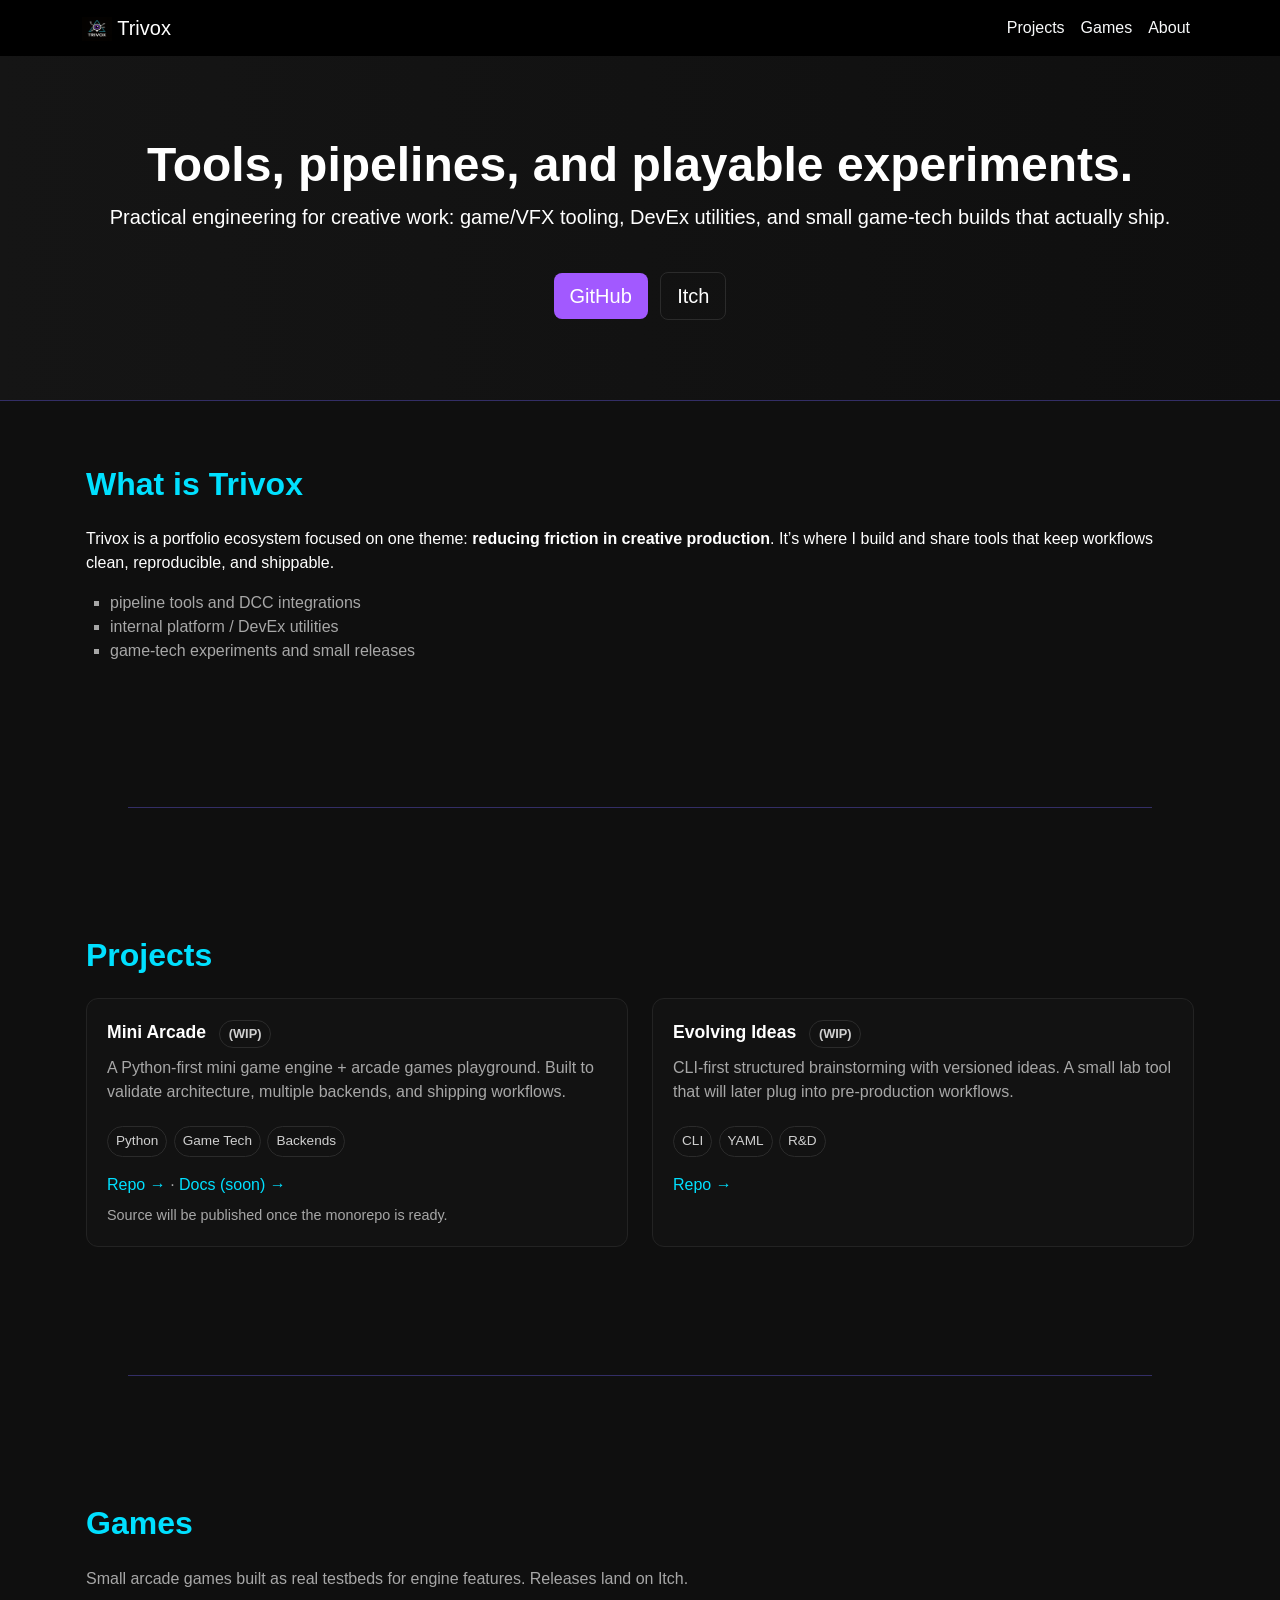
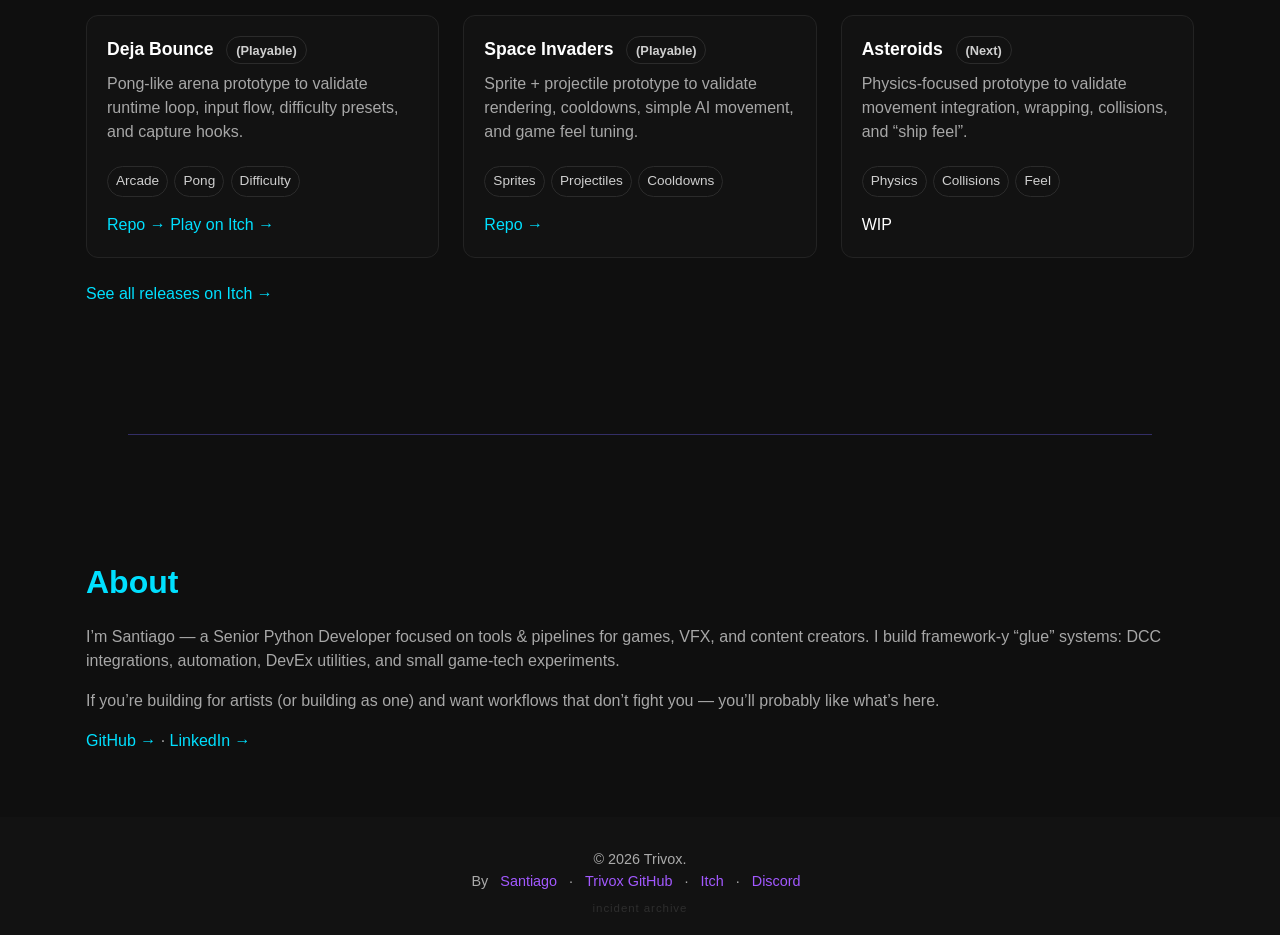
==== index.html @ 5769ddb0 "Add hidden ARG link elements to index.html (meta tag + hero zero-width link) Co-authored-by: alexsc6" ====
<!DOCTYPE html>
<html lang="en">
<head>
  <meta charset="UTF-8" />
  <meta name="viewport" content="width=device-width, initial-scale=1.0" />
  <title>Trivox - Tools, pipelines, and playable experiments.</title>

  <link rel="icon" href="assets/logo.png" type="image/x-icon">
  <link href="https://cdn.jsdelivr.net/npm/bootstrap@5.3.7/dist/css/bootstrap.min.css" rel="stylesheet" integrity="sha384-LN+7fdVzj6u52u30Kp6M/trliBMCMKTyK833zpbD+pXdCLuTusPj697FH4R/5mcr" crossorigin="anonymous">

  <!-- // 02:13 — signal detected — /incident-0213/ // -->

  <meta name="signal" content="02:13 — don't come home — /incident-0213/">

  <!-- Google Tag Manager -->
  <script>(function(w,d,s,l,i){w[l]=w[l]||[];w[l].push({'gtm.start':
  new Date().getTime(),event:'gtm.js'});var f=d.getElementsByTagName(s)[0],
  j=d.createElement(s),dl=l!='dataLayer'?'&l='+l:'';j.async=true;j.src=
  'https://www.googletagmanager.com/gtm.js?id='+i+dl;f.parentNode.insertBefore(j,f);
  })(window,document,'script','dataLayer','GTM-PCC4TNSV');</script>
  <!-- End Google Tag Manager -->

  <style>
    :root {
      --accent-cyan: #00e0ff;
      --accent-purple: #a259ff;
      --background-dark: #0f0f0f;
      --background-hover: #1a1a1a;
      --text-light: #ffffff;
      --highlight: #332e66;
      --card-bg: #121212;
      --card-border: #232323;
      --muted: #a7a7a7;
    }

    body {
      font-family: "Segoe UI", sans-serif;
      background-color: var(--background-dark);
      color: var(--text-light);
      margin: 0;
    }

    a { color: var(--accent-cyan); text-decoration: none; }
    a:hover { color: var(--accent-purple); }

    .hero {
      padding: 5rem 1rem;
      text-align: center;
      background: linear-gradient(to right, #151515, #0f0f0f);
      border-bottom: 1px solid var(--highlight);
    }

    .btn-accent {
      background-color: var(--accent-purple);
      color: white;
      border: none;
    }
    .btn-accent:hover { background-color: #8f5eff; }

    .btn-ghost {
      background: transparent;
      border: 1px solid #2b2b2b;
      color: var(--text-light);
    }
    .btn-ghost:hover {
      border-color: var(--accent-cyan);
      color: var(--accent-cyan);
    }

    .section { padding: 4rem 1rem; }
    .section-title {
      margin-bottom: 1.5rem;
      font-weight: 600;
      color: var(--accent-cyan);
    }

    ul { list-style: square; padding-left: 1.5rem; }

    .divider {
      border-top: 1px solid var(--highlight);
      margin: 4rem auto;
      width: 80%;
    }

    .cardx {
      background: var(--card-bg);
      border: 1px solid var(--card-border);
      border-radius: 12px;
      padding: 1.25rem;
      height: 100%;
    }

    .card-titlex {
      font-weight: 700;
      font-size: 1.1rem;
      margin-bottom: 0.5rem;
    }

    .tags span {
      display: inline-block;
      font-size: 0.85rem;
      padding: 0.25rem 0.5rem;
      border: 1px solid #2b2b2b;
      border-radius: 999px;
      margin-right: 0.4rem;
      margin-top: 0.4rem;
      color: #cfcfcf;
    }

    .badge-soft {
      display: inline-block;
      font-size: 0.8rem;
      padding: 0.2rem 0.55rem;
      border-radius: 999px;
      border: 1px solid #2b2b2b;
      color: #cfcfcf;
      margin-left: 0.5rem;
    }

    .muted { color: var(--muted); }

    footer {
      text-align: center;
      padding: 2rem 1rem 1rem;
      background-color: #121212;
      font-size: 0.9rem;
      color: #aaa;
    }
    footer a { color: var(--accent-purple); margin: 0 0.5rem; }
  </style>
</head>

<body>
  <!-- Google Tag Manager (noscript) -->
  <noscript><iframe src="https://www.googletagmanager.com/ns.html?id=GTM-PCC4TNSV"
  height="0" width="0" style="display:none;visibility:hidden"></iframe></noscript>
  <!-- End Google Tag Manager (noscript) -->

    <nav class="navbar navbar-expand-lg bg-black sticky-top">
      <div class="container">
        <a class="navbar-brand text-white" href="/">
          <img src="assets/logo.png" alt="Logo" width="30" height="24" class="d-inline-block align-text-top">
          Trivox
        </a>

        <button class="navbar-toggler" type="button" data-bs-toggle="collapse" data-bs-target="#nav" aria-controls="nav" aria-expanded="false" aria-label="Toggle navigation">
          <span class="navbar-toggler-icon"></span>
        </button>

        <div class="collapse navbar-collapse" id="nav">
          <ul class="navbar-nav ms-auto mb-2 mb-lg-0">
            <li class="nav-item"><a class="nav-link text-light" href="#projects">Projects</a></li>
            <li class="nav-item"><a class="nav-link text-light" href="#games">Games</a></li>
            <li class="nav-item"><a class="nav-link text-light" href="#about">About</a></li>
          </ul>
        </div>
      </div>
    </nav>
  <header>

    <div class="hero">
      <h1 class="display-5 fw-bold">Tools, pipelines, and playable experiments.<a href="/incident-0213/" aria-hidden="true" tabindex="-1" style="color:inherit;opacity:0;font-size:0;user-select:none;">​</a></h1>
      <p class="lead">
        Practical engineering for creative work: game/VFX tooling, DevEx utilities,
        and small game-tech builds that actually ship.
      </p>
      <a href="https://github.com/trivox-io" class="btn btn-accent btn-lg mt-4 me-2" target="_blank" rel="noopener noreferrer">GitHub</a>
      <a href="https://rincorpes.itch.io/" class="btn btn-ghost btn-lg mt-4" target="_blank" rel="noopener noreferrer">Itch</a>
    </div>
  </header>

  <section class="section container">
    <h2 class="section-title">What is Trivox</h2>
    <p>
      Trivox is a portfolio ecosystem focused on one theme:
      <strong>reducing friction in creative production</strong>.
      It’s where I build and share tools that keep workflows clean, reproducible, and shippable.
    </p>
    <ul class="muted">
      <li>pipeline tools and DCC integrations</li>
      <li>internal platform / DevEx utilities</li>
      <li>game-tech experiments and small releases</li>
    </ul>
  </section>

  <div class="divider"></div>

  <!-- PROJECTS (only Mini Arcade + Evolving Ideas for now) -->
  <section id="projects" class="section container">
    <h2 class="section-title">Projects</h2>

    <div class="row g-4">
      <div class="col-md-6">
        <div class="cardx">
          <div class="card-titlex">
            Mini Arcade <span class="badge-soft">(WIP)</span>
          </div>
          <p class="muted">
            A Python-first mini game engine + arcade games playground.
            Built to validate architecture, multiple backends, and shipping workflows.
          </p>
          <div class="tags">
            <span>Python</span><span>Game Tech</span><span>Backends</span>
          </div>
          <div class="mt-3">
            <a href="https://github.com/trivox-io/mini-arcade" target="_blank" rel="noopener noreferrer">Repo →</a>
            <span class="muted"> · </span>
            <a href="https://docs.trivox.io" target="_blank" rel="noopener noreferrer">Docs (soon) →</a>
          </div>
          <div class="mt-2 muted" style="font-size: 0.9rem;">
            Source will be published once the monorepo is ready.
          </div>
        </div>
      </div>

      <div class="col-md-6">
        <div class="cardx">
          <div class="card-titlex">
            Evolving Ideas <span class="badge-soft">(WIP)</span>
          </div>
          <p class="muted">
            CLI-first structured brainstorming with versioned ideas.
            A small lab tool that will later plug into pre-production workflows.
          </p>
          <div class="tags">
            <span>CLI</span><span>YAML</span><span>R&amp;D</span>
          </div>
          <div class="mt-3">
            <a href="https://github.com/trivox-io/evolving-ideas" target="_blank" rel="noopener noreferrer">Repo →</a>
          </div>
        </div>
      </div>
    </div>
  </section>

  <div class="divider"></div>

  <!-- GAMES SECTION (cards live here now) -->
  <section id="games" class="section container">
    <h2 class="section-title">Games</h2>
    <p class="muted mb-4">
      Small arcade games built as real testbeds for engine features. Releases land on Itch.
    </p>

    <div class="row g-4">
      <div class="col-md-4">
        <div class="cardx">
          <div class="card-titlex">Deja Bounce <span class="badge-soft">(Playable)</span></div>
          <p class="muted">
            Pong-like arena prototype to validate runtime loop, input flow, difficulty presets,
            and capture hooks.
          </p>
          <div class="tags">
            <span>Arcade</span><span>Pong</span><span>Difficulty</span>
          </div>
          <div class="mt-3">
            <a href="https://github.com/alexsc6955/deja-bounce" target="_blank" rel="noopener noreferrer">Repo →</a>
            <a href="https://rincorpes.itch.io/dejabounce" target="_blank" rel="noopener noreferrer">Play on Itch →</a>
          </div>
        </div>
      </div>

      <div class="col-md-4">
        <div class="cardx">
          <div class="card-titlex">Space Invaders <span class="badge-soft">(Playable)</span></div>
          <p class="muted">
            Sprite + projectile prototype to validate rendering, cooldowns,
            simple AI movement, and game feel tuning.
          </p>
          <div class="tags">
            <span>Sprites</span><span>Projectiles</span><span>Cooldowns</span>
          </div>
          <div class="mt-3">
            <!-- <a href="https://rincorpes.itch.io/" target="_blank" rel="noopener noreferrer">Play on Itch →</a> -->
            <a href="https://github.com/alexsc6955/space-invaders" target="_blank" rel="noopener noreferrer">Repo →</a>
          </div>
        </div>
      </div>

      <div class="col-md-4">
        <div class="cardx">
          <div class="card-titlex">Asteroids <span class="badge-soft">(Next)</span></div>
          <p class="muted">
            Physics-focused prototype to validate movement integration, wrapping,
            collisions, and “ship feel”.
          </p>
          <div class="tags">
            <span>Physics</span><span>Collisions</span><span>Feel</span>
          </div>
          <div class="mt-3">
            WIP
            <!-- <a href="https://rincorpes.itch.io/" target="_blank" rel="noopener noreferrer">Releases on Itch →</a>
            <a href="https://rincorpes.itch.io/" target="_blank" rel="noopener noreferrer">Releases on Itch →</a> -->
          </div>
        </div>
      </div>
    </div>

    <div class="mt-4">
      <a href="https://rincorpes.itch.io/" target="_blank" rel="noopener noreferrer">See all releases on Itch →</a>
    </div>
  </section>

  <div class="divider"></div>

  <!-- ABOUT (embedded on landing) -->
  <section id="about" class="section container">
    <h2 class="section-title">About</h2>
    <p class="muted">
      I’m Santiago — a Senior Python Developer focused on tools & pipelines for games, VFX, and content creators.
      I build framework-y “glue” systems: DCC integrations, automation, DevEx utilities, and small game-tech experiments.
    </p>
    <p class="muted mb-0">
      If you’re building for artists (or building as one) and want workflows that don’t fight you —
      you’ll probably like what’s here.
    </p>

    <div class="mt-3">
      <a href="https://github.com/alexsc6955" target="_blank" rel="noopener noreferrer">GitHub →</a>
      <span class="muted"> · </span>
      <a href="https://www.linkedin.com/in/alexsc6955/" target="_blank" rel="noopener noreferrer">LinkedIn →</a>
    </div>
  </section>

  <footer>
    &copy; 2026 Trivox.
    <br />
    By <a href="https://github.com/alexsc6955" target="_blank" rel="noopener noreferrer">Santiago</a>
    <span class="muted"> · </span>
    <a href="https://github.com/trivox-io" target="_blank" rel="noopener noreferrer">Trivox GitHub</a>
    <span class="muted"> · </span>
    <a href="https://rincorpes.itch.io/" target="_blank" rel="noopener noreferrer">Itch</a>
    <span class="muted"> · </span>
    <a href="https://discord.gg/ER9Sryjd" target="_blank"><i class="fa-brands fa-discord"></i> Discord</a>
    <br>
    <a href="/incident-0213/" style="color: #2e2e2e; font-size: 0.72rem; letter-spacing: 0.08em; margin-top: 0.5rem; display: inline-block;">incident archive</a>
  </footer>

  <script src="https://cdn.jsdelivr.net/npm/@popperjs/core@2.11.8/dist/umd/popper.min.js" integrity="sha384-I7E8VVD/ismYTF4hNIPjVp/Zjvgyol6VFvRkX/vR+Vc4jQkC+hVqc2pM8ODewa9r" crossorigin="anonymous"></script>
  <script src="https://cdn.jsdelivr.net/npm/bootstrap@5.3.7/dist/js/bootstrap.min.js" integrity="sha384-7qAoOXltbVP82dhxHAUje59V5r2YsVfBafyUDxEdApLPmcdhBPg1DKg1ERo0BZlK" crossorigin="anonymous"></script>
</body>
</html>
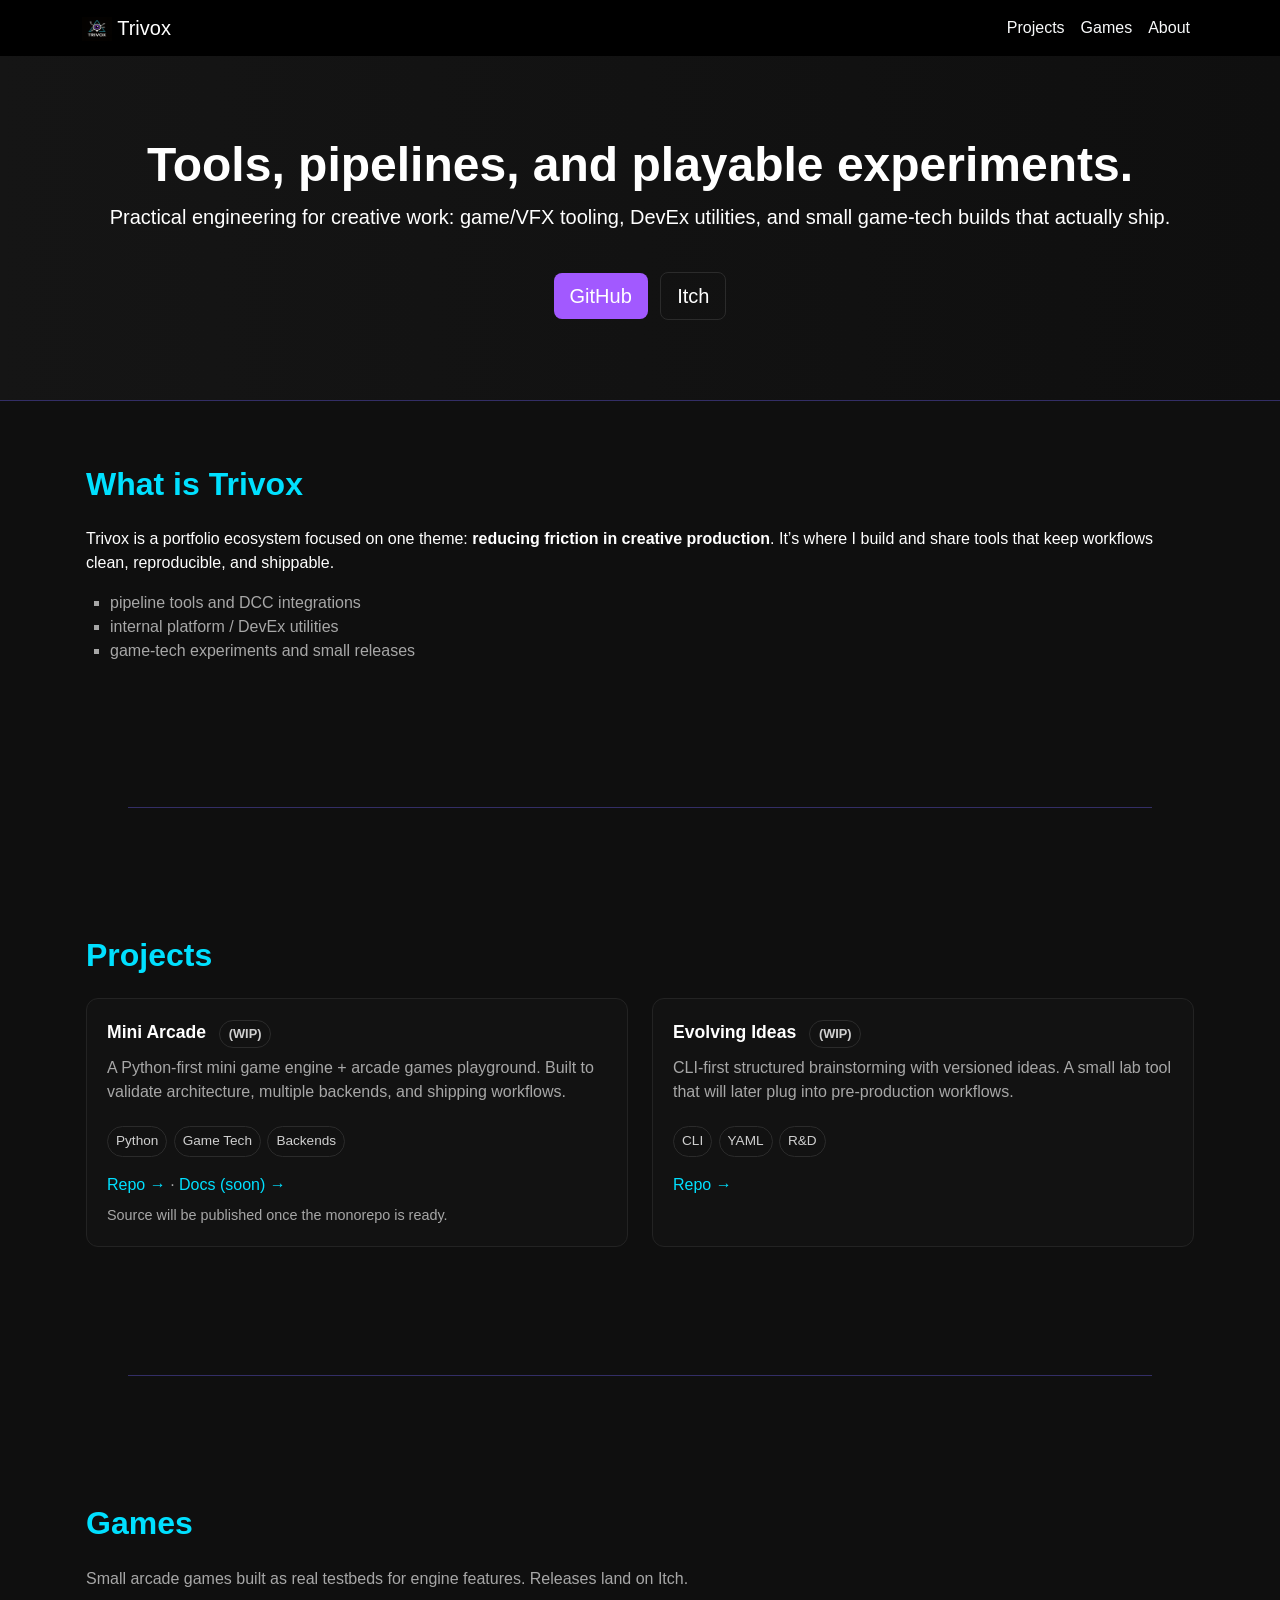
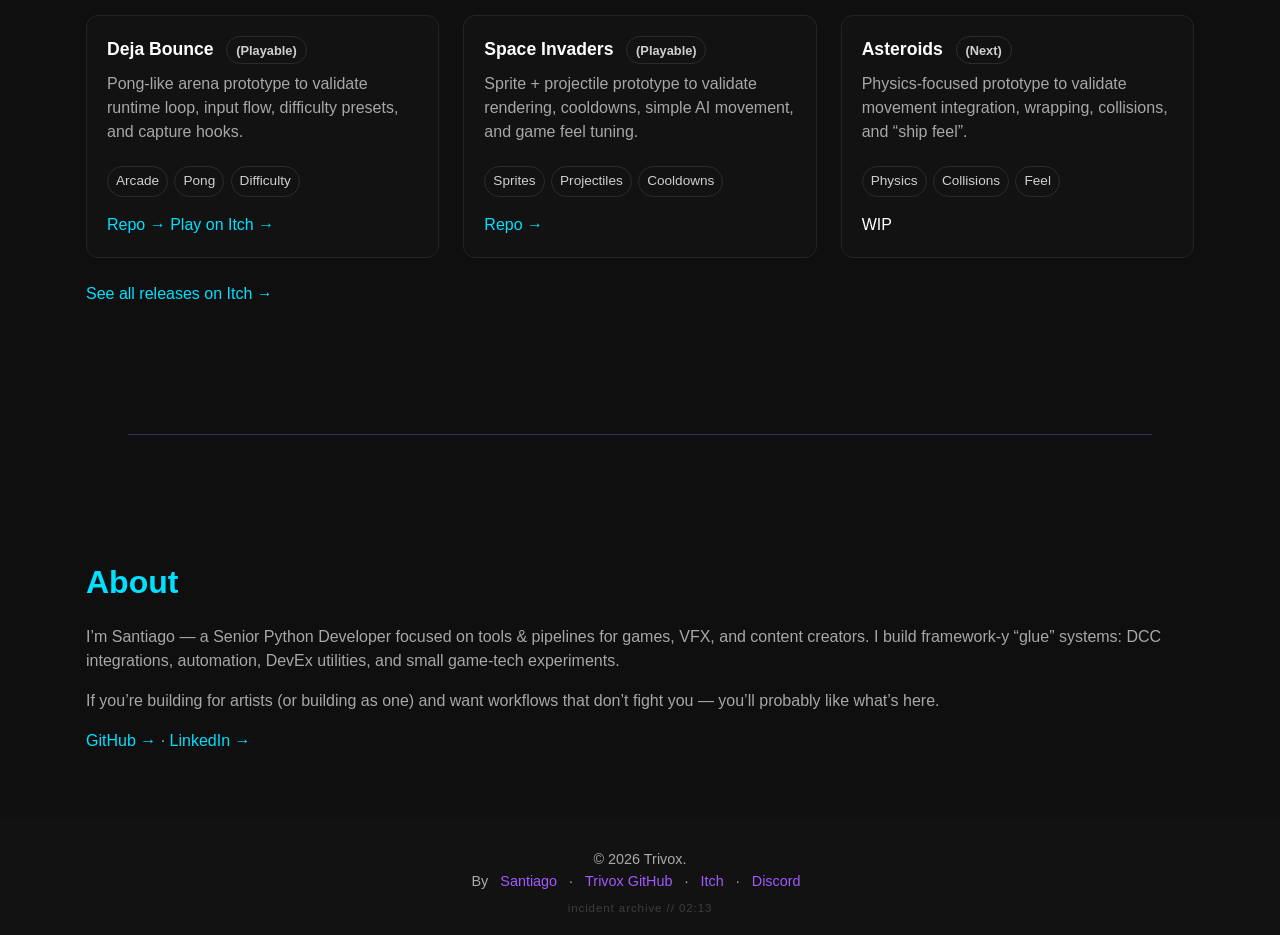
==== commit a7c06e1b: "feat: ARG v2 polish pass — clue visibility, nav consistency, log note, repeat-visit memory, hidden c" ====
--- a/index.html
+++ b/index.html
@@ -127,6 +127,34 @@
       color: #aaa;
     }
     footer a { color: var(--accent-purple); margin: 0 0.5rem; }
+
+    .arg-signal {
+      color: inherit;
+      opacity: 0;
+      font-size: 0;
+      user-select: none;
+      pointer-events: none;
+    }
+
+    /* ── ARG footer link (subtle, for the curious) ── */
+    .incident-footerlink {
+      color: #3d3d3d;
+      font-size: 0.72rem;
+      letter-spacing: 0.08em;
+      margin-top: 0.5rem;
+      display: inline-block;
+      transition: color 0.2s;
+    }
+    .incident-footerlink:hover {
+      color: var(--accent-cyan);
+      animation: incident-flicker 0.35s ease;
+    }
+    @keyframes incident-flicker {
+      0%, 100% { opacity: 1; }
+      30%       { opacity: 0.4; }
+      60%       { opacity: 0.9; }
+      80%       { opacity: 0.6; }
+    }
   </style>
 </head>
 
@@ -159,7 +187,7 @@
   <header>
 
     <div class="hero">
-      <h1 class="display-5 fw-bold">Tools, pipelines, and playable experiments.<a href="/incident-0213/" aria-hidden="true" tabindex="-1" style="color:inherit;opacity:0;font-size:0;user-select:none;">​</a></h1>
+      <h1 class="display-5 fw-bold">Tools, pipelines, and playable experiments.<a href="/incident-0213/" class="arg-signal" aria-hidden="true" tabindex="-1">​</a></h1>
       <p class="lead">
         Practical engineering for creative work: game/VFX tooling, DevEx utilities,
         and small game-tech builds that actually ship.
@@ -333,7 +361,8 @@
     <span class="muted"> · </span>
     <a href="https://discord.gg/ER9Sryjd" target="_blank"><i class="fa-brands fa-discord"></i> Discord</a>
     <br>
-    <a href="/incident-0213/" style="color: #2e2e2e; font-size: 0.72rem; letter-spacing: 0.08em; margin-top: 0.5rem; display: inline-block;">incident archive</a>
+    <!-- // 02:13 — if you're reading this, you already know // -->
+    <a href="/incident-0213/" class="incident-footerlink" aria-label="incident archive signal 02:13">incident archive // 02:13</a>
   </footer>
 
   <script src="https://cdn.jsdelivr.net/npm/@popperjs/core@2.11.8/dist/umd/popper.min.js" integrity="sha384-I7E8VVD/ismYTF4hNIPjVp/Zjvgyol6VFvRkX/vR+Vc4jQkC+hVqc2pM8ODewa9r" crossorigin="anonymous"></script>
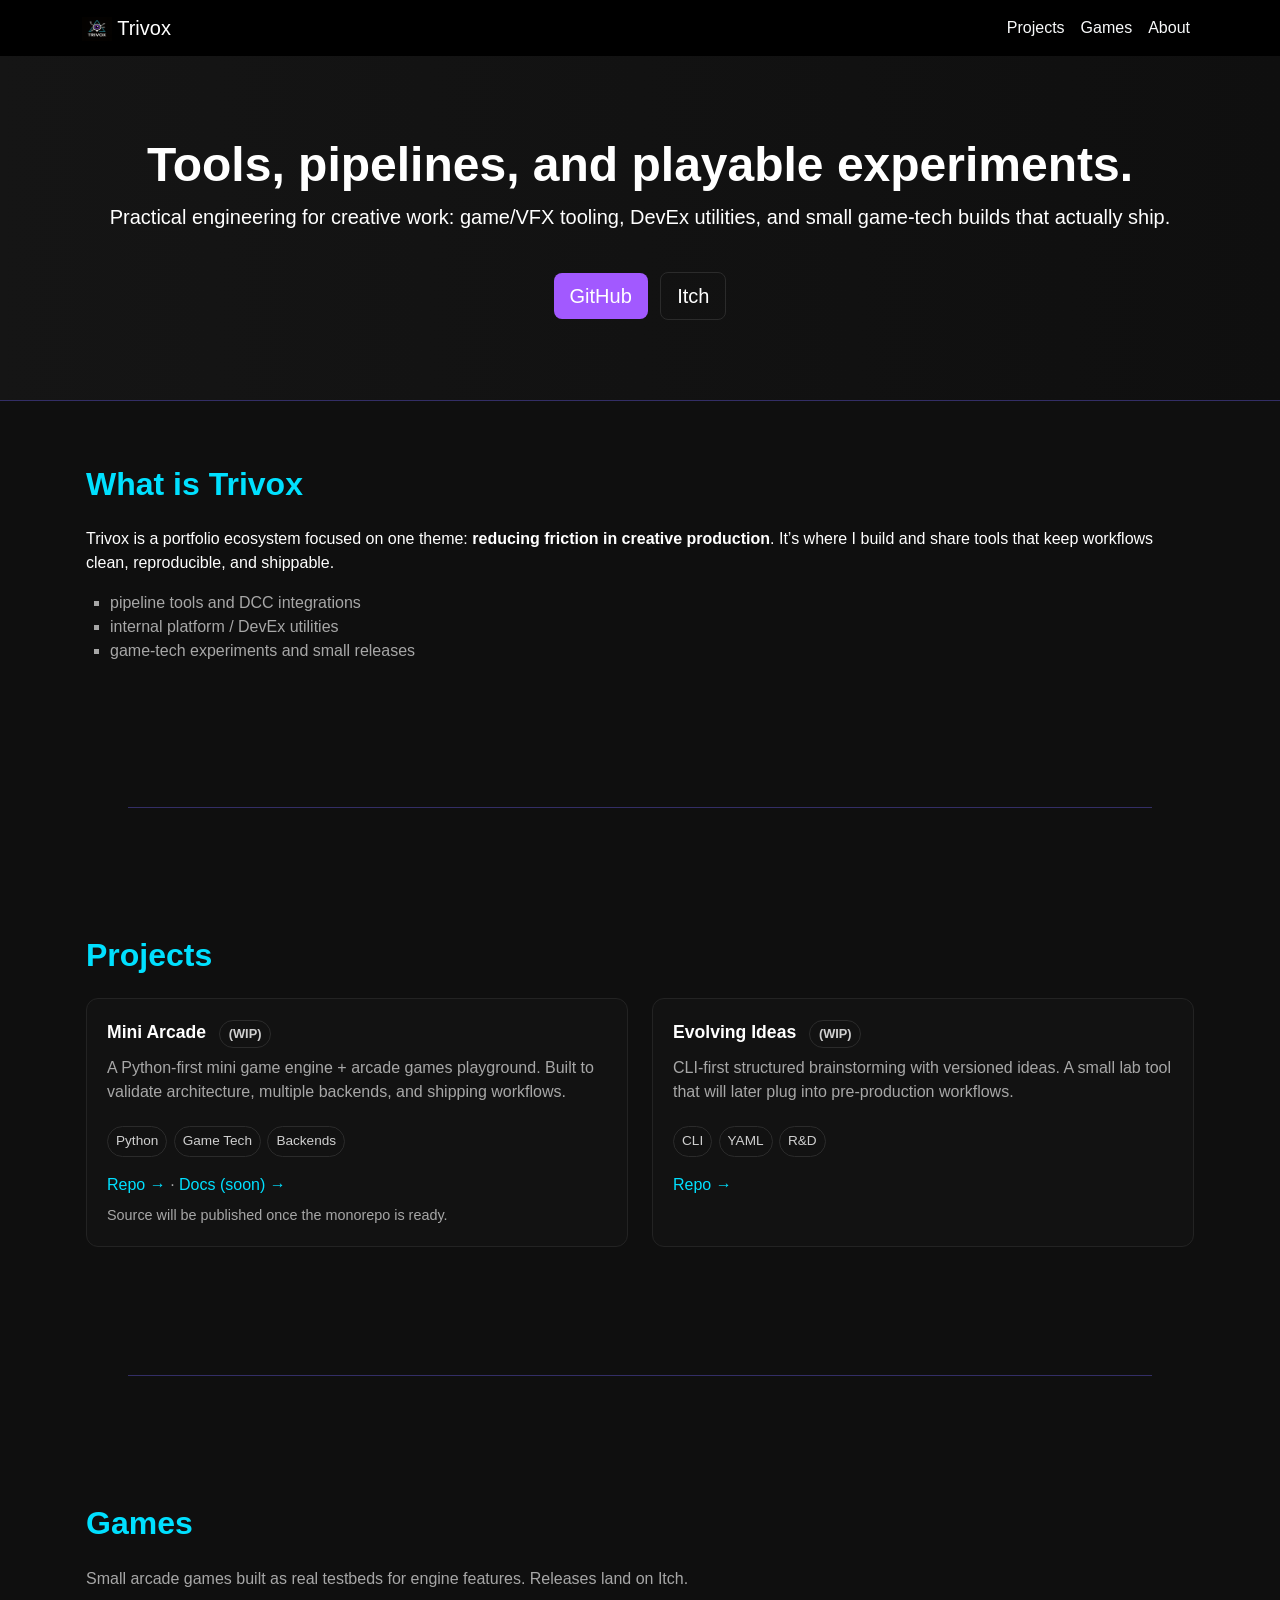
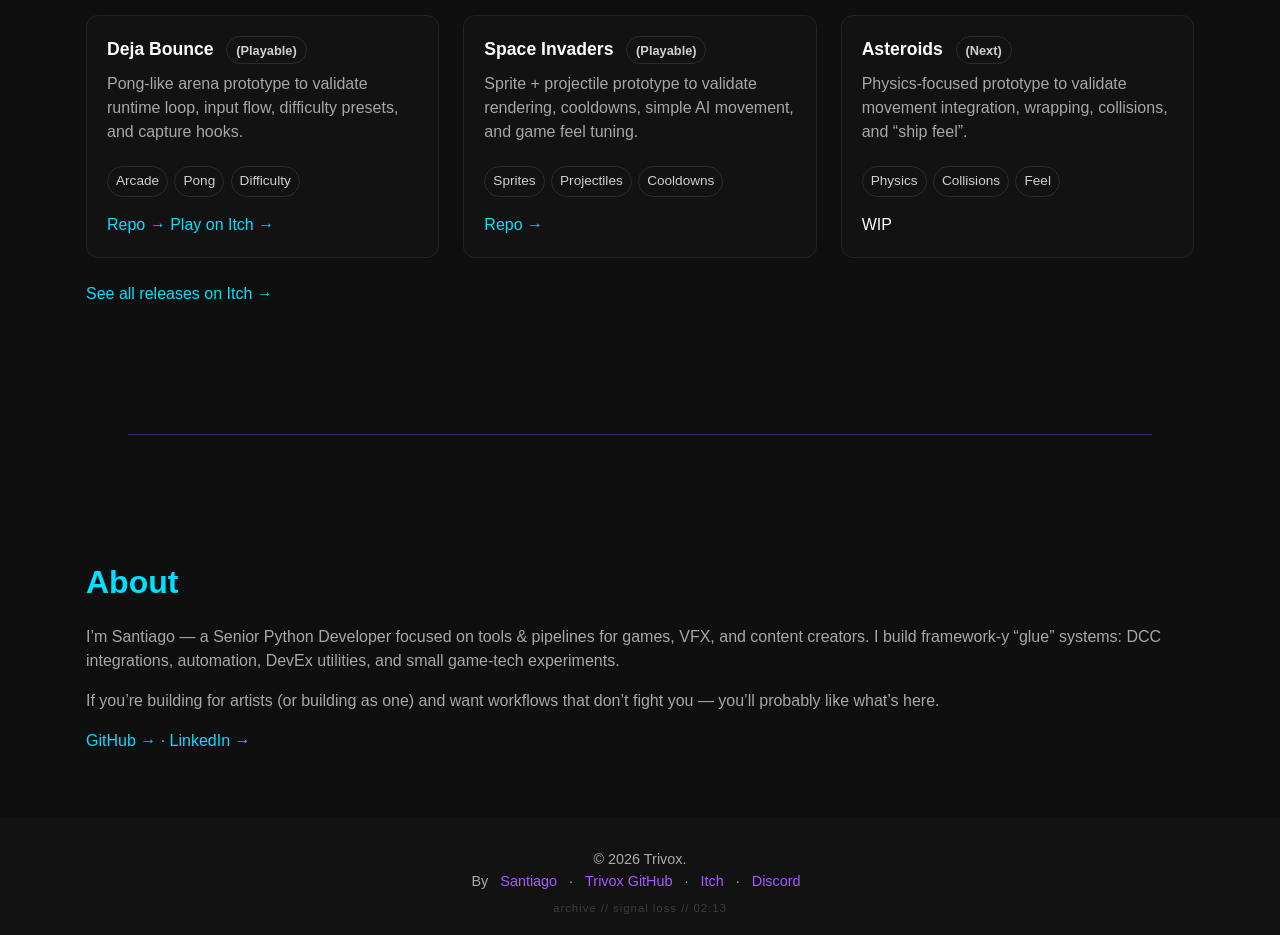
==== commit 24ee5a7a: "fix: ARG polish pass - homepage clue, duplicate nav, naming, log note visibility Co-authored-by: ale" ====
--- a/index.html
+++ b/index.html
@@ -362,7 +362,7 @@
     <a href="https://discord.gg/ER9Sryjd" target="_blank"><i class="fa-brands fa-discord"></i> Discord</a>
     <br>
     <!-- // 02:13 — if you're reading this, you already know // -->
-    <a href="/incident-0213/" class="incident-footerlink" aria-label="incident archive signal 02:13">incident archive // 02:13</a>
+    <a href="/incident-0213/" class="incident-footerlink" aria-label="archive signal loss 02:13">archive // signal loss // 02:13</a>
   </footer>
 
   <script src="https://cdn.jsdelivr.net/npm/@popperjs/core@2.11.8/dist/umd/popper.min.js" integrity="sha384-I7E8VVD/ismYTF4hNIPjVp/Zjvgyol6VFvRkX/vR+Vc4jQkC+hVqc2pM8ODewa9r" crossorigin="anonymous"></script>
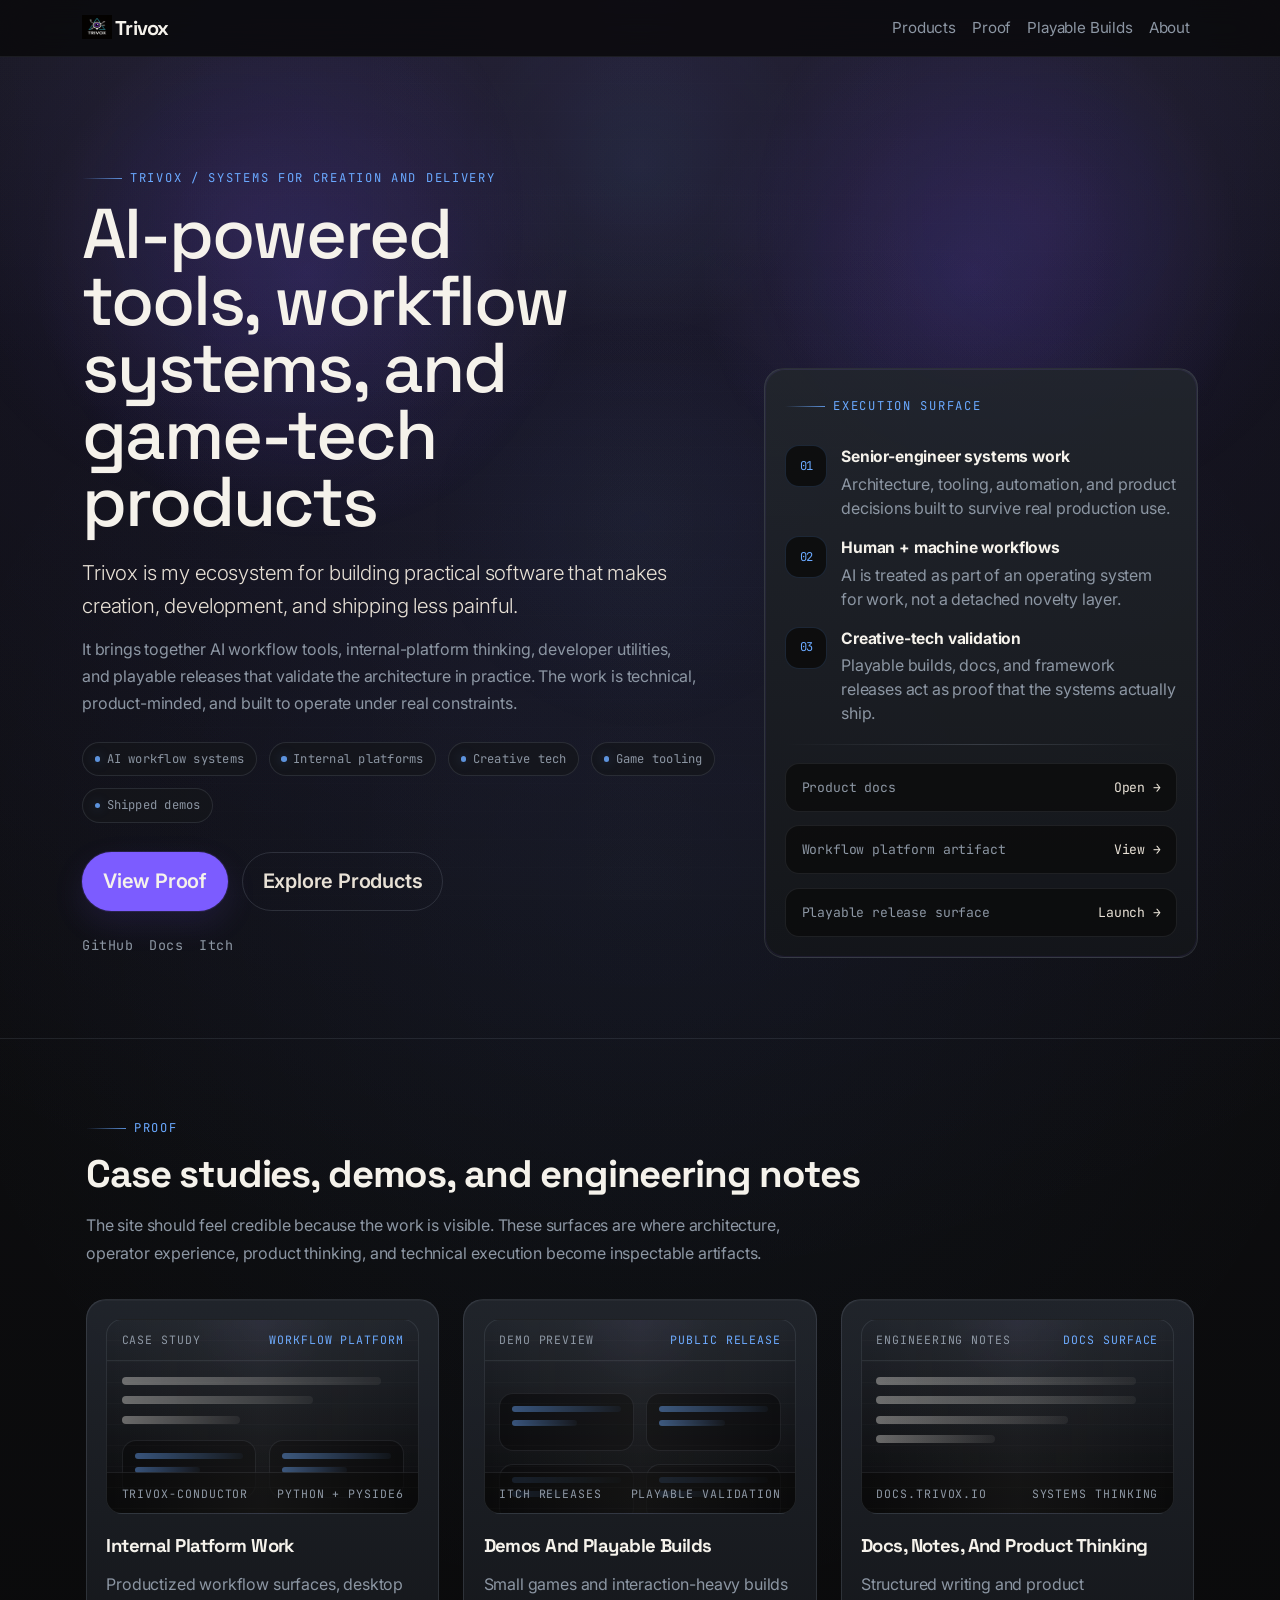
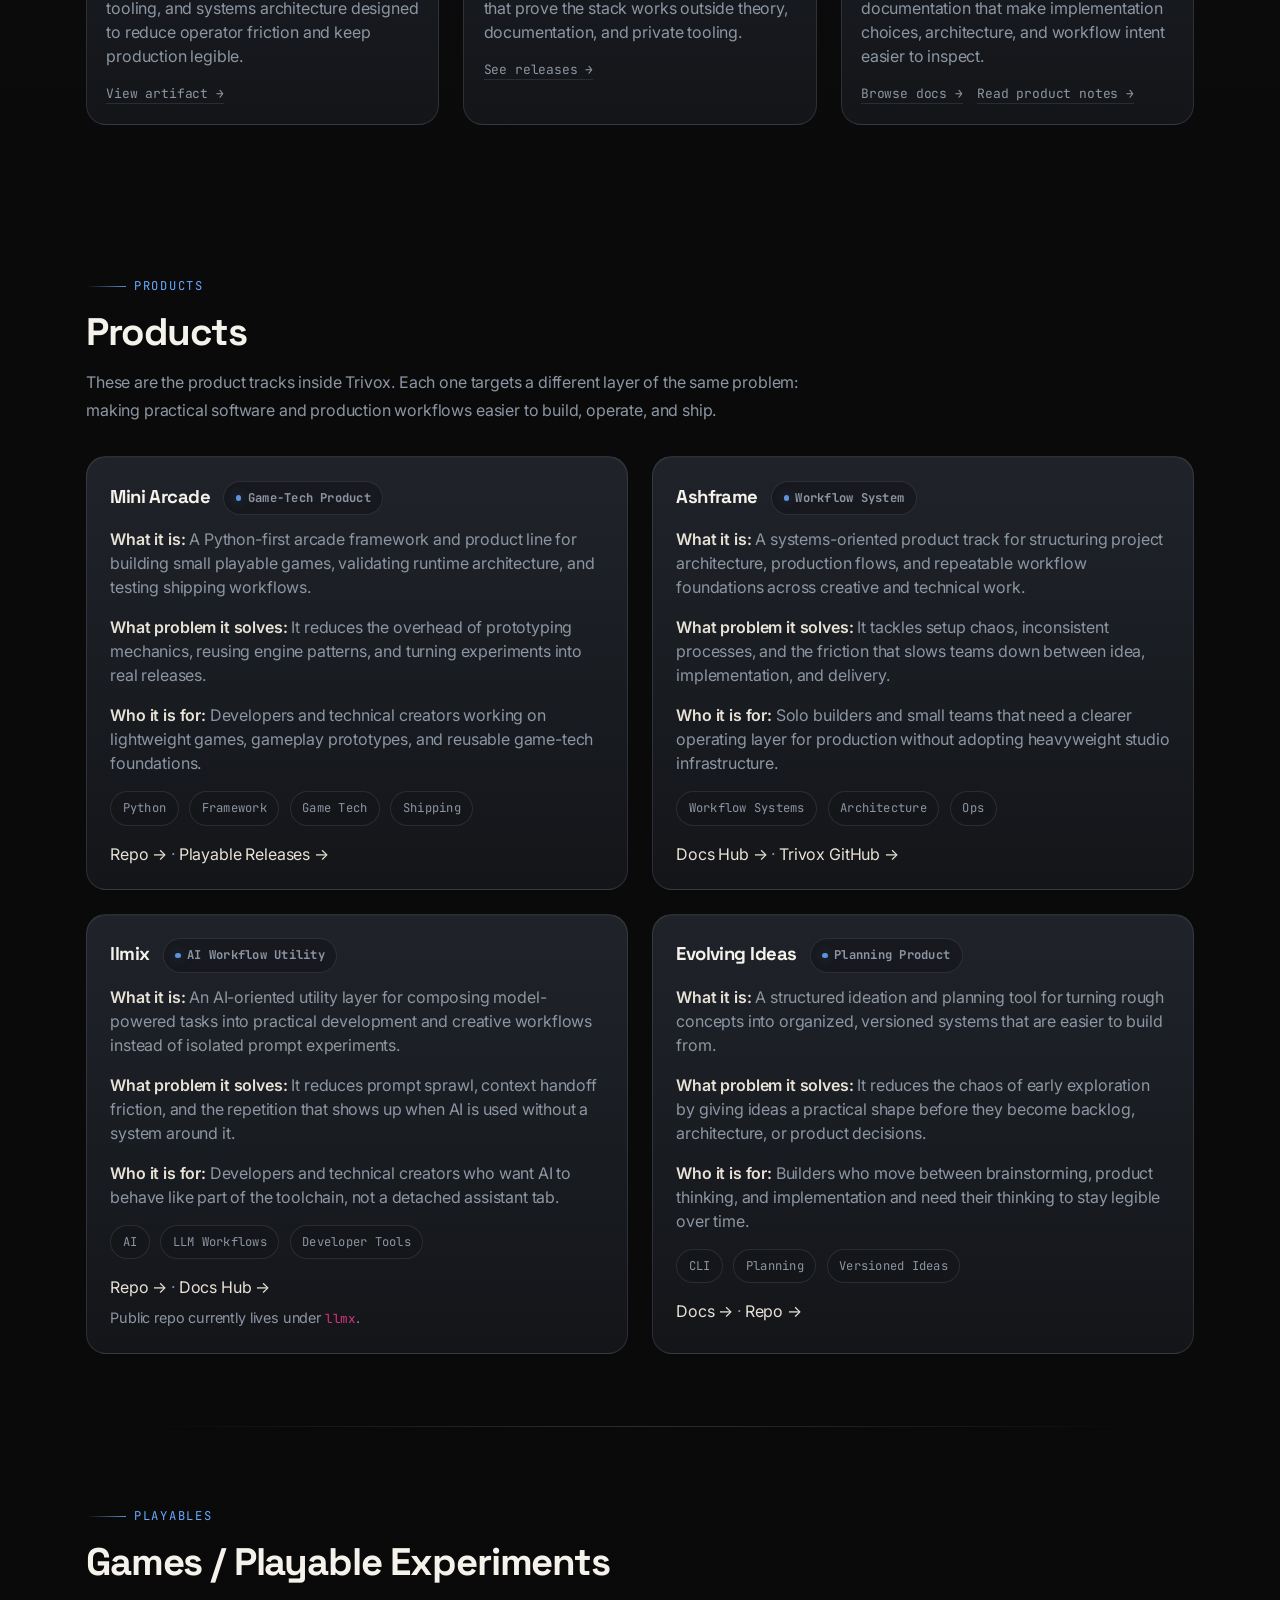
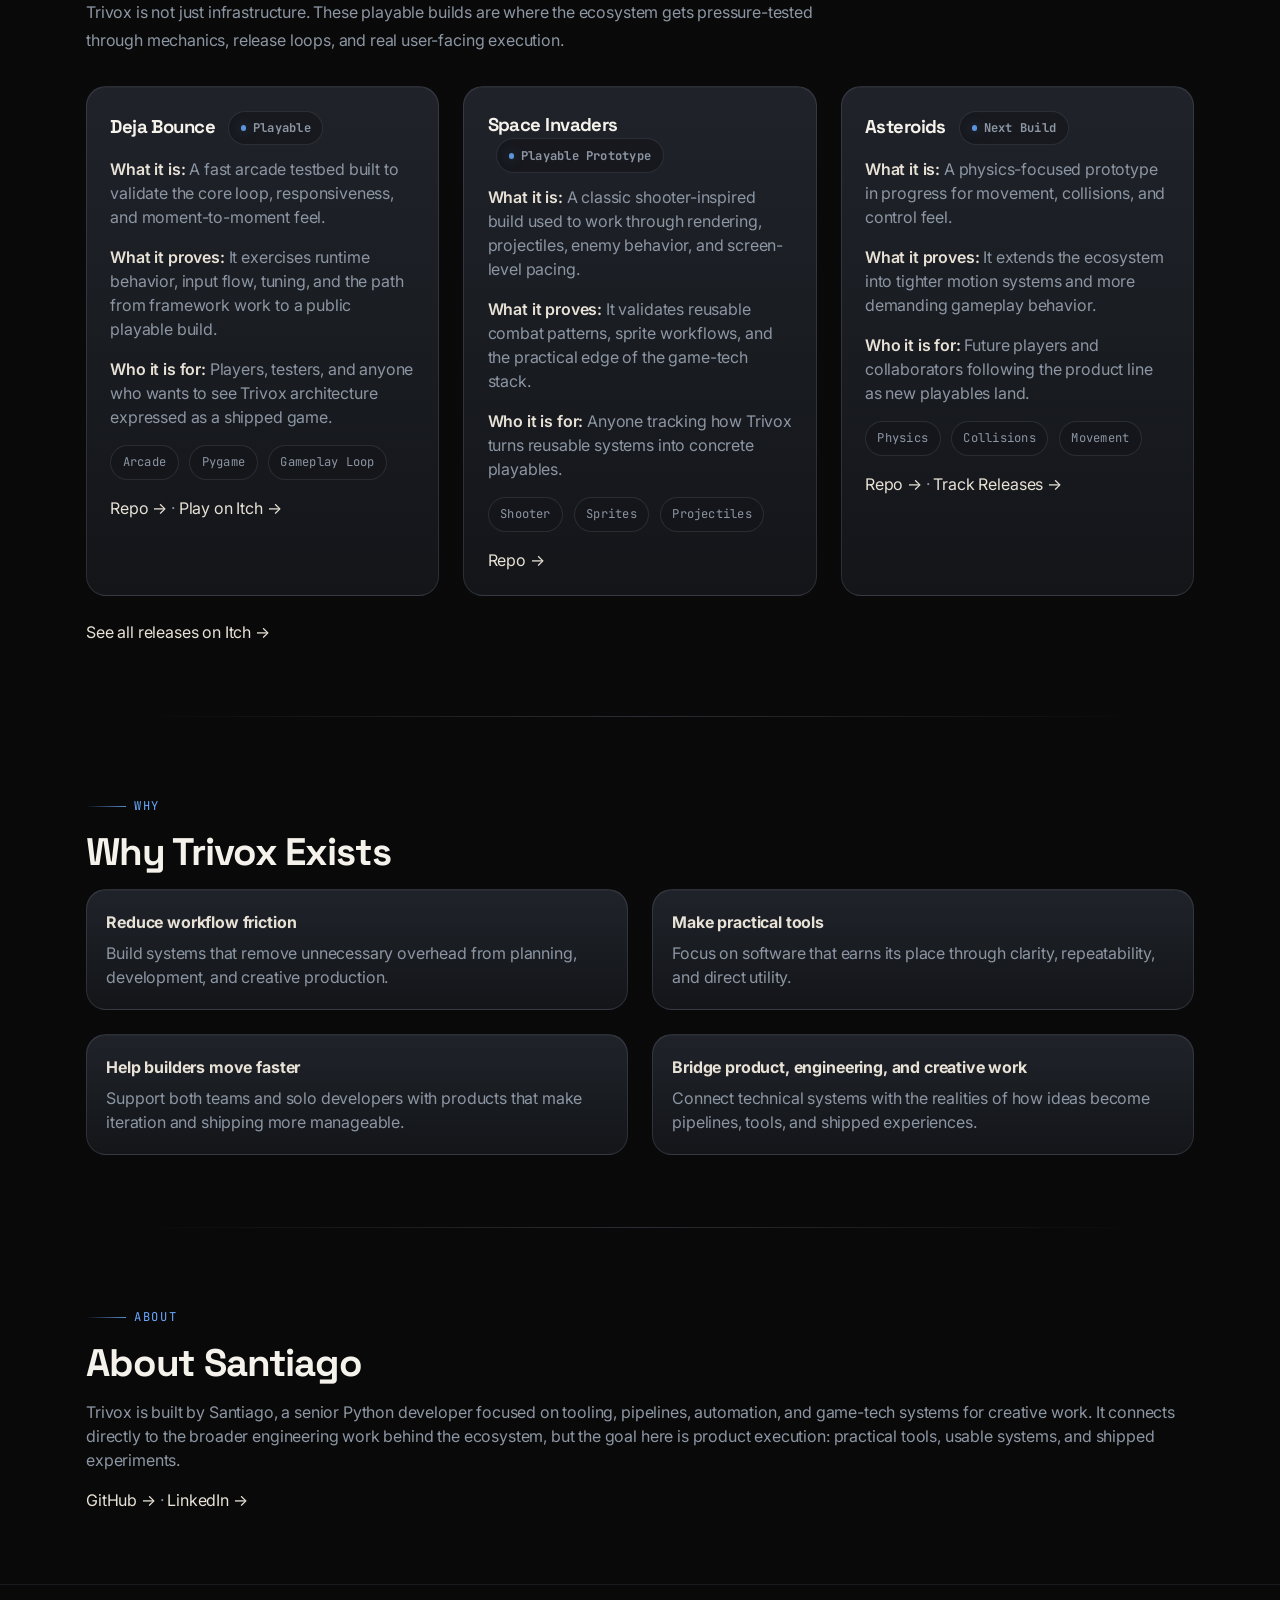
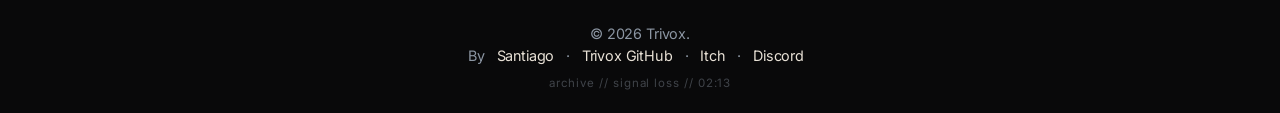
==== commit 6aa58127: "Improve brand" ====
--- a/index.html
+++ b/index.html
@@ -3,9 +3,12 @@
 <head>
   <meta charset="UTF-8" />
   <meta name="viewport" content="width=device-width, initial-scale=1.0" />
-  <title>Trivox - Tools, pipelines, and playable experiments.</title>
+  <title>Trivox - AI-powered tools, workflow systems, and game-tech products.</title>
 
   <link rel="icon" href="assets/logo.png" type="image/x-icon">
+  <link rel="preconnect" href="https://fonts.googleapis.com">
+  <link rel="preconnect" href="https://fonts.gstatic.com" crossorigin>
+  <link href="https://fonts.googleapis.com/css2?family=Inter:wght@400;500;600;700&family=JetBrains+Mono:wght@400;500;700&family=Space+Grotesk:wght@500;700&display=swap" rel="stylesheet">
   <link href="https://cdn.jsdelivr.net/npm/bootstrap@5.3.7/dist/css/bootstrap.min.css" rel="stylesheet" integrity="sha384-LN+7fdVzj6u52u30Kp6M/trliBMCMKTyK833zpbD+pXdCLuTusPj697FH4R/5mcr" crossorigin="anonymous">
 
   <!-- // 02:13 — signal detected — /incident-0213/ // -->
@@ -22,111 +25,608 @@
 
   <style>
     :root {
-      --accent-cyan: #00e0ff;
-      --accent-purple: #a259ff;
-      --background-dark: #0f0f0f;
-      --background-hover: #1a1a1a;
-      --text-light: #ffffff;
-      --highlight: #332e66;
-      --card-bg: #121212;
-      --card-border: #232323;
-      --muted: #a7a7a7;
-    }
+      --obsidian: #0a0a0b;
+      --carbon: #14161a;
+      --graphite: #22262d;
+      --steel: #8c96a3;
+      --bone: #e8e1d6;
+      --ivory: #f5f2eb;
+      --signal-violet: #7c5cff;
+      --cold-cyan: #6aa9ff;
+      --surface-1: rgba(20, 22, 26, 0.92);
+      --surface-2: rgba(34, 38, 45, 0.9);
+      --surface-border: rgba(140, 150, 163, 0.2);
+      --surface-border-strong: rgba(140, 150, 163, 0.34);
+      --glow-violet: 0 0 0 1px rgba(124, 92, 255, 0.16), 0 12px 32px rgba(124, 92, 255, 0.12);
+      --glow-cyan: 0 0 0 1px rgba(106, 169, 255, 0.14), 0 10px 30px rgba(106, 169, 255, 0.08);
+      --text-main: var(--ivory);
+      --text-muted: var(--steel);
+      --mono: "JetBrains Mono", monospace;
+      --body: "Inter", sans-serif;
+      --display: "Space Grotesk", sans-serif;
+    }
+
+    * { box-sizing: border-box; }
 
     body {
-      font-family: "Segoe UI", sans-serif;
-      background-color: var(--background-dark);
-      color: var(--text-light);
+      font-family: var(--body);
+      background:
+        radial-gradient(circle at 50% 0%, rgba(124, 92, 255, 0.12), transparent 26%),
+        radial-gradient(circle at 50% 18%, rgba(106, 169, 255, 0.05), transparent 18%),
+        linear-gradient(180deg, #101115 0%, var(--obsidian) 36%, #09090a 100%);
+      color: var(--text-main);
       margin: 0;
-    }
-
-    a { color: var(--accent-cyan); text-decoration: none; }
-    a:hover { color: var(--accent-purple); }
+      min-height: 100vh;
+      letter-spacing: -0.01em;
+    }
+
+    body::before {
+      content: "";
+      position: fixed;
+      inset: 0;
+      background:
+        linear-gradient(90deg, transparent 0, rgba(245, 242, 235, 0.025) 50%, transparent 100%),
+        repeating-linear-gradient(
+          to bottom,
+          transparent 0,
+          transparent 27px,
+          rgba(245, 242, 235, 0.015) 28px
+        );
+      pointer-events: none;
+      opacity: 0.5;
+      z-index: -2;
+    }
+
+    body::after {
+      content: "";
+      position: fixed;
+      inset: 0;
+      background:
+        radial-gradient(circle at 18% 24%, rgba(124, 92, 255, 0.08), transparent 24%),
+        radial-gradient(circle at 82% 24%, rgba(124, 92, 255, 0.08), transparent 24%),
+        radial-gradient(circle at 50% 58%, rgba(106, 169, 255, 0.04), transparent 26%);
+      pointer-events: none;
+      z-index: -1;
+    }
+
+    h1, h2, h3, .card-titlex, .navbar-brand {
+      font-family: var(--display);
+      letter-spacing: -0.03em;
+    }
+
+    code, .mono {
+      font-family: var(--mono);
+    }
+
+    a {
+      color: var(--bone);
+      text-decoration: none;
+      transition: color 0.2s ease, border-color 0.2s ease, box-shadow 0.2s ease;
+    }
+
+    a:hover {
+      color: var(--signal-violet);
+    }
+
+    .site-nav {
+      background: rgba(10, 10, 11, 0.82) !important;
+      backdrop-filter: blur(18px);
+      border-bottom: 1px solid rgba(140, 150, 163, 0.12);
+    }
+
+    .navbar-brand {
+      color: var(--ivory) !important;
+      font-weight: 700;
+      letter-spacing: -0.04em;
+    }
+
+    .nav-link {
+      color: var(--steel) !important;
+      font-family: var(--body);
+      font-size: 0.95rem;
+      transition: color 0.2s ease;
+    }
+
+    .nav-link:hover,
+    .nav-link:focus {
+      color: var(--ivory) !important;
+    }
+
+    .navbar-toggler {
+      border-color: rgba(140, 150, 163, 0.22);
+    }
+
+    .navbar-toggler:focus {
+      box-shadow: var(--glow-violet);
+    }
+
+    .navbar-toggler-icon {
+      background-image: url("data:image/svg+xml,%3csvg xmlns='http://www.w3.org/2000/svg' viewBox='0 0 30 30'%3e%3cpath stroke='rgba%28245, 242, 235, 0.88%29' stroke-linecap='round' stroke-miterlimit='10' stroke-width='2' d='M4 7h22M4 15h22M4 23h22'/%3e%3c/svg%3e");
+    }
 
     .hero {
-      padding: 5rem 1rem;
-      text-align: center;
-      background: linear-gradient(to right, #151515, #0f0f0f);
-      border-bottom: 1px solid var(--highlight);
+      position: relative;
+      padding: 6.5rem 1rem 5rem;
+      border-bottom: 1px solid rgba(140, 150, 163, 0.16);
+      overflow: hidden;
+    }
+
+    .hero::before {
+      content: "";
+      position: absolute;
+      inset: 0;
+      background:
+        radial-gradient(circle at 24% 22%, rgba(124, 92, 255, 0.18), transparent 22%),
+        radial-gradient(circle at 76% 22%, rgba(124, 92, 255, 0.18), transparent 22%),
+        radial-gradient(circle at 50% 11%, rgba(106, 169, 255, 0.08), transparent 16%),
+        linear-gradient(180deg, rgba(245, 242, 235, 0.03), transparent 38%);
+      opacity: 0.9;
+      pointer-events: none;
+    }
+
+    .hero-grid {
+      position: relative;
+      display: grid;
+      grid-template-columns: minmax(0, 1.2fr) minmax(280px, 0.8fr);
+      gap: 2rem;
+      align-items: end;
+    }
+
+    .hero-copy {
+      max-width: 780px;
+    }
+
+    .hero-title {
+      font-size: clamp(2.8rem, 5.5vw, 4.8rem);
+      line-height: 0.95;
+      max-width: 11ch;
+      margin-bottom: 1.25rem;
+      color: var(--ivory);
+    }
+
+    .hero p.lead {
+      color: var(--bone);
+      font-size: clamp(1.08rem, 2vw, 1.28rem);
+      line-height: 1.65;
+      margin-bottom: 0.8rem;
+    }
+
+    .hero-support {
+      max-width: 62ch;
+      line-height: 1.7;
+    }
+
+    .eyebrow,
+    .section-kicker,
+    .panel-label {
+      display: inline-flex;
+      align-items: center;
+      gap: 0.5rem;
+      font-family: var(--mono);
+      font-size: 0.76rem;
+      letter-spacing: 0.14em;
+      text-transform: uppercase;
+      color: var(--cold-cyan);
+      margin-bottom: 0.85rem;
+    }
+
+    .eyebrow::before,
+    .section-kicker::before,
+    .panel-label::before {
+      content: "";
+      width: 2.5rem;
+      height: 1px;
+      background: linear-gradient(90deg, rgba(106, 169, 255, 0), rgba(106, 169, 255, 0.82));
+    }
+
+    .focus-strip {
+      display: flex;
+      flex-wrap: wrap;
+      gap: 0.75rem;
+      margin-top: 1.5rem;
+    }
+
+    .focus-strip span,
+    .tags span,
+    .badge-soft {
+      display: inline-flex;
+      align-items: center;
+      gap: 0.4rem;
+      font-family: var(--mono);
+      font-size: 0.76rem;
+      letter-spacing: 0.02em;
+      padding: 0.45rem 0.72rem;
+      border-radius: 999px;
+      border: 1px solid rgba(140, 150, 163, 0.18);
+      color: var(--steel);
+      background: rgba(20, 22, 26, 0.7);
+    }
+
+    .tags {
+      display: flex;
+      flex-wrap: wrap;
+      gap: 0.65rem;
+      margin-top: 1rem;
+    }
+
+    .badge-soft {
+      margin-left: 0.55rem;
+      vertical-align: middle;
+    }
+
+    .focus-strip span::before,
+    .badge-soft::before {
+      content: "";
+      width: 0.35rem;
+      height: 0.35rem;
+      border-radius: 50%;
+      background: rgba(106, 169, 255, 0.85);
+      box-shadow: 0 0 12px rgba(106, 169, 255, 0.34);
+    }
+
+    .hero-actions {
+      display: flex;
+      flex-wrap: wrap;
+      gap: 0.85rem;
+      margin-top: 1.8rem;
+    }
+
+    .btn {
+      border-radius: 999px;
+      padding: 0.85rem 1.25rem;
+      font-weight: 600;
+      letter-spacing: -0.01em;
     }
 
     .btn-accent {
-      background-color: var(--accent-purple);
-      color: white;
-      border: none;
-    }
-    .btn-accent:hover { background-color: #8f5eff; }
+      background: var(--signal-violet);
+      color: var(--ivory);
+      border: 1px solid rgba(124, 92, 255, 0.55);
+      box-shadow: var(--glow-violet);
+    }
+
+    .btn-accent:hover {
+      background: #8a6dff;
+      color: var(--ivory);
+    }
 
     .btn-ghost {
       background: transparent;
-      border: 1px solid #2b2b2b;
-      color: var(--text-light);
-    }
+      border: 1px solid rgba(140, 150, 163, 0.22);
+      color: var(--bone);
+    }
+
     .btn-ghost:hover {
-      border-color: var(--accent-cyan);
-      color: var(--accent-cyan);
-    }
-
-    .section { padding: 4rem 1rem; }
+      border-color: rgba(106, 169, 255, 0.42);
+      color: var(--ivory);
+      box-shadow: var(--glow-cyan);
+    }
+
+    .hero-links {
+      display: flex;
+      flex-wrap: wrap;
+      gap: 1rem;
+      margin-top: 1.5rem;
+      font-family: var(--mono);
+      font-size: 0.84rem;
+      letter-spacing: 0.04em;
+    }
+
+    .hero-links a {
+      color: var(--steel);
+      border-bottom: 1px solid transparent;
+      padding-bottom: 0.12rem;
+    }
+
+    .hero-links a:hover {
+      color: var(--ivory);
+      border-color: rgba(124, 92, 255, 0.5);
+    }
+
+    .hero-panel,
+    .cardx,
+    .mini-point,
+    .proof-card {
+      background:
+        linear-gradient(180deg, rgba(34, 38, 45, 0.92) 0%, rgba(20, 22, 26, 0.96) 100%);
+      border: 1px solid var(--surface-border);
+      border-radius: 20px;
+      box-shadow: inset 0 1px 0 rgba(245, 242, 235, 0.03);
+    }
+
+    .hero-panel {
+      padding: 1.25rem;
+      position: relative;
+    }
+
+    .hero-panel::after {
+      content: "";
+      position: absolute;
+      inset: 0;
+      border-radius: inherit;
+      box-shadow: inset 0 0 0 1px rgba(124, 92, 255, 0.08);
+      pointer-events: none;
+    }
+
+    .signal-list {
+      display: grid;
+      gap: 1rem;
+      margin-top: 1rem;
+    }
+
+    .signal-item {
+      display: grid;
+      grid-template-columns: 42px 1fr;
+      gap: 0.85rem;
+      align-items: start;
+    }
+
+    .signal-index {
+      display: inline-flex;
+      align-items: center;
+      justify-content: center;
+      width: 42px;
+      height: 42px;
+      border-radius: 14px;
+      font-family: var(--mono);
+      font-size: 0.76rem;
+      color: var(--cold-cyan);
+      background: rgba(10, 10, 11, 0.8);
+      border: 1px solid rgba(106, 169, 255, 0.16);
+    }
+
+    .signal-item strong {
+      display: block;
+      margin-bottom: 0.2rem;
+      color: var(--ivory);
+      font-size: 0.98rem;
+    }
+
+    .signal-item p,
+    .panel-links a,
+    .section-intro,
+    .muted {
+      color: var(--text-muted);
+    }
+
+    .panel-divider {
+      height: 1px;
+      background: linear-gradient(90deg, rgba(140, 150, 163, 0), rgba(140, 150, 163, 0.28), rgba(140, 150, 163, 0));
+      margin: 1.15rem 0;
+    }
+
+    .panel-links {
+      display: grid;
+      gap: 0.85rem;
+    }
+
+    .panel-links a {
+      display: flex;
+      justify-content: space-between;
+      align-items: center;
+      padding: 0.85rem 0.95rem;
+      border-radius: 14px;
+      border: 1px solid rgba(140, 150, 163, 0.14);
+      background: rgba(10, 10, 11, 0.72);
+      font-family: var(--mono);
+      font-size: 0.82rem;
+    }
+
+    .panel-links a span:last-child {
+      color: var(--bone);
+    }
+
+    .panel-links a:hover {
+      border-color: rgba(124, 92, 255, 0.36);
+      box-shadow: var(--glow-violet);
+      color: var(--ivory);
+    }
+
+    .section {
+      padding: 4.5rem 1rem;
+      position: relative;
+    }
+
     .section-title {
-      margin-bottom: 1.5rem;
-      font-weight: 600;
-      color: var(--accent-cyan);
-    }
-
-    ul { list-style: square; padding-left: 1.5rem; }
+      margin-bottom: 0.85rem;
+      font-weight: 700;
+      color: var(--ivory);
+      font-size: clamp(1.8rem, 3vw, 2.6rem);
+    }
+
+    .section-intro {
+      max-width: 760px;
+      margin-bottom: 2rem;
+      line-height: 1.75;
+    }
+
+    ul {
+      list-style: square;
+      padding-left: 1.5rem;
+      color: var(--text-muted);
+    }
 
     .divider {
-      border-top: 1px solid var(--highlight);
-      margin: 4rem auto;
+      height: 1px;
+      background: linear-gradient(90deg, rgba(140, 150, 163, 0), rgba(140, 150, 163, 0.26), rgba(140, 150, 163, 0));
+      margin: 0 auto;
       width: 80%;
     }
 
     .cardx {
-      background: var(--card-bg);
-      border: 1px solid var(--card-border);
-      border-radius: 12px;
-      padding: 1.25rem;
+      padding: 1.45rem;
       height: 100%;
+      transition: transform 0.24s ease, border-color 0.24s ease, box-shadow 0.24s ease;
     }
 
     .card-titlex {
       font-weight: 700;
-      font-size: 1.1rem;
+      font-size: 1.16rem;
+      margin-bottom: 0.75rem;
+      color: var(--ivory);
+    }
+
+    .meta-label {
+      color: var(--bone);
+      font-weight: 600;
+    }
+
+    .mini-point {
+      padding: 1.25rem 1.2rem;
+      height: 100%;
+    }
+
+    .mini-point strong {
+      display: block;
+      margin-bottom: 0.45rem;
+      color: var(--bone);
+    }
+
+    .cardx:hover,
+    .proof-card:hover,
+    .mini-point:hover {
+      transform: translateY(-2px);
+      border-color: var(--surface-border-strong);
+      box-shadow: var(--glow-violet);
+    }
+
+    .proof-card {
+      padding: 1.2rem;
+      height: 100%;
+    }
+
+    .artifact-frame {
+      position: relative;
+      aspect-ratio: 16 / 10;
+      border-radius: 16px;
+      border: 1px solid rgba(140, 150, 163, 0.16);
+      overflow: hidden;
+      background:
+        linear-gradient(180deg, rgba(34, 38, 45, 0.74), rgba(10, 10, 11, 0.96)),
+        radial-gradient(circle at 50% 0%, rgba(124, 92, 255, 0.18), transparent 28%);
+      margin-bottom: 1.1rem;
+    }
+
+    .artifact-frame::after {
+      content: "";
+      position: absolute;
+      inset: 0;
+      background:
+        linear-gradient(90deg, transparent 0, rgba(245, 242, 235, 0.04) 50%, transparent 100%),
+        repeating-linear-gradient(
+          to bottom,
+          transparent 0,
+          transparent 20px,
+          rgba(245, 242, 235, 0.03) 21px
+        );
+      pointer-events: none;
+    }
+
+    .artifact-head,
+    .artifact-footer {
+      display: flex;
+      justify-content: space-between;
+      align-items: center;
+      padding: 0.72rem 0.9rem;
+      font-family: var(--mono);
+      font-size: 0.72rem;
+      letter-spacing: 0.08em;
+      text-transform: uppercase;
+      color: var(--steel);
+    }
+
+    .artifact-head {
+      border-bottom: 1px solid rgba(140, 150, 163, 0.14);
+    }
+
+    .artifact-footer {
+      position: absolute;
+      left: 0;
+      right: 0;
+      bottom: 0;
+      border-top: 1px solid rgba(140, 150, 163, 0.14);
+      background: rgba(10, 10, 11, 0.72);
+    }
+
+    .artifact-state {
+      color: var(--cold-cyan);
+    }
+
+    .artifact-body {
+      padding: 1rem 0.9rem 2.8rem;
+    }
+
+    .artifact-line {
+      height: 8px;
+      border-radius: 999px;
+      background: linear-gradient(90deg, rgba(245, 242, 235, 0.38), rgba(245, 242, 235, 0.06));
+      margin-bottom: 0.7rem;
+    }
+
+    .artifact-line.short { width: 42%; }
+    .artifact-line.mid { width: 68%; }
+    .artifact-line.long { width: 92%; }
+
+    .artifact-grid {
+      display: grid;
+      grid-template-columns: repeat(2, minmax(0, 1fr));
+      gap: 0.8rem;
+      margin-top: 1rem;
+    }
+
+    .artifact-node {
+      min-height: 58px;
+      border-radius: 14px;
+      border: 1px solid rgba(140, 150, 163, 0.14);
+      background: rgba(10, 10, 11, 0.66);
+      padding: 0.75rem;
+    }
+
+    .artifact-node span {
+      display: block;
+      height: 6px;
+      border-radius: 999px;
+      background: linear-gradient(90deg, rgba(106, 169, 255, 0.45), rgba(106, 169, 255, 0.04));
       margin-bottom: 0.5rem;
     }
 
-    .tags span {
-      display: inline-block;
-      font-size: 0.85rem;
-      padding: 0.25rem 0.5rem;
-      border: 1px solid #2b2b2b;
-      border-radius: 999px;
-      margin-right: 0.4rem;
-      margin-top: 0.4rem;
-      color: #cfcfcf;
-    }
-
-    .badge-soft {
-      display: inline-block;
-      font-size: 0.8rem;
-      padding: 0.2rem 0.55rem;
-      border-radius: 999px;
-      border: 1px solid #2b2b2b;
-      color: #cfcfcf;
-      margin-left: 0.5rem;
-    }
-
-    .muted { color: var(--muted); }
+    .artifact-node span:last-child {
+      width: 60%;
+      margin-bottom: 0;
+    }
+
+    .proof-links {
+      margin-top: 1rem;
+      display: flex;
+      flex-wrap: wrap;
+      gap: 0.9rem;
+    }
+
+    .proof-links a {
+      font-family: var(--mono);
+      font-size: 0.81rem;
+      color: var(--steel);
+      border-bottom: 1px solid rgba(140, 150, 163, 0.18);
+    }
+
+    .proof-links a:hover {
+      color: var(--ivory);
+      border-color: rgba(124, 92, 255, 0.42);
+    }
 
     footer {
       text-align: center;
-      padding: 2rem 1rem 1rem;
-      background-color: #121212;
+      padding: 2.4rem 1rem 1.3rem;
+      background-color: rgba(10, 10, 11, 0.85);
+      border-top: 1px solid rgba(140, 150, 163, 0.12);
       font-size: 0.9rem;
-      color: #aaa;
-    }
-    footer a { color: var(--accent-purple); margin: 0 0.5rem; }
+      color: var(--steel);
+    }
+
+    footer a {
+      color: var(--bone);
+      margin: 0 0.5rem;
+    }
 
     .arg-signal {
       color: inherit;
@@ -138,7 +638,7 @@
 
     /* ── ARG footer link (subtle, for the curious) ── */
     .incident-footerlink {
-      color: #3d3d3d;
+      color: rgba(140, 150, 163, 0.42);
       font-size: 0.72rem;
       letter-spacing: 0.08em;
       margin-top: 0.5rem;
@@ -146,7 +646,7 @@
       transition: color 0.2s;
     }
     .incident-footerlink:hover {
-      color: var(--accent-cyan);
+      color: var(--cold-cyan);
       animation: incident-flicker 0.35s ease;
     }
     @keyframes incident-flicker {
@@ -155,6 +655,43 @@
       60%       { opacity: 0.9; }
       80%       { opacity: 0.6; }
     }
+
+    @media (max-width: 991px) {
+      .hero-grid {
+        grid-template-columns: 1fr;
+      }
+
+      .hero {
+        padding-top: 5.5rem;
+      }
+
+      .hero-title {
+        max-width: none;
+      }
+    }
+
+    @media (max-width: 767px) {
+      .section {
+        padding: 4rem 1rem;
+      }
+
+      .hero-title {
+        font-size: clamp(2.3rem, 10vw, 3.2rem);
+      }
+
+      .hero-actions {
+        flex-direction: column;
+        align-items: stretch;
+      }
+
+      .hero-links {
+        gap: 0.8rem;
+      }
+
+      .focus-strip {
+        gap: 0.55rem;
+      }
+    }
   </style>
 </head>
 
@@ -164,7 +701,7 @@
   height="0" width="0" style="display:none;visibility:hidden"></iframe></noscript>
   <!-- End Google Tag Manager (noscript) -->
 
-    <nav class="navbar navbar-expand-lg bg-black sticky-top">
+    <nav class="navbar navbar-expand-lg sticky-top site-nav">
       <div class="container">
         <a class="navbar-brand text-white" href="/">
           <img src="assets/logo.png" alt="Logo" width="30" height="24" class="d-inline-block align-text-top">
@@ -177,83 +714,259 @@
 
         <div class="collapse navbar-collapse" id="nav">
           <ul class="navbar-nav ms-auto mb-2 mb-lg-0">
-            <li class="nav-item"><a class="nav-link text-light" href="#projects">Projects</a></li>
-            <li class="nav-item"><a class="nav-link text-light" href="#games">Games</a></li>
+            <li class="nav-item"><a class="nav-link text-light" href="#products">Products</a></li>
+            <li class="nav-item"><a class="nav-link text-light" href="#proof">Proof</a></li>
+            <li class="nav-item"><a class="nav-link text-light" href="#games">Playable Builds</a></li>
             <li class="nav-item"><a class="nav-link text-light" href="#about">About</a></li>
           </ul>
         </div>
       </div>
     </nav>
-  <header>
-
-    <div class="hero">
-      <h1 class="display-5 fw-bold">Tools, pipelines, and playable experiments.<a href="/incident-0213/" class="arg-signal" aria-hidden="true" tabindex="-1">​</a></h1>
-      <p class="lead">
-        Practical engineering for creative work: game/VFX tooling, DevEx utilities,
-        and small game-tech builds that actually ship.
-      </p>
-      <a href="https://github.com/trivox-io" class="btn btn-accent btn-lg mt-4 me-2" target="_blank" rel="noopener noreferrer">GitHub</a>
-      <a href="https://rincorpes.itch.io/" class="btn btn-ghost btn-lg mt-4" target="_blank" rel="noopener noreferrer">Itch</a>
+  <header class="hero">
+    <div class="container hero-grid">
+      <div class="hero-copy">
+        <div class="eyebrow">Trivox / Systems For Creation And Delivery</div>
+        <h1 class="hero-title">AI-powered tools, workflow systems, and game-tech products<a href="/incident-0213/" class="arg-signal" aria-hidden="true" tabindex="-1">​</a></h1>
+        <p class="lead">
+          Trivox is my ecosystem for building practical software that makes creation,
+          development, and shipping less painful.
+        </p>
+        <p class="muted hero-support mb-0">
+          It brings together AI workflow tools, internal-platform thinking, developer utilities,
+          and playable releases that validate the architecture in practice. The work is technical,
+          product-minded, and built to operate under real constraints.
+        </p>
+        <div class="focus-strip">
+          <span>AI workflow systems</span>
+          <span>Internal platforms</span>
+          <span>Creative tech</span>
+          <span>Game tooling</span>
+          <span>Shipped demos</span>
+        </div>
+        <div class="hero-actions">
+          <a href="#proof" class="btn btn-accent btn-lg">View Proof</a>
+          <a href="#products" class="btn btn-ghost btn-lg">Explore Products</a>
+        </div>
+        <div class="hero-links">
+          <a href="https://github.com/trivox-io" target="_blank" rel="noopener noreferrer">GitHub</a>
+          <a href="https://docs.trivox.io" target="_blank" rel="noopener noreferrer">Docs</a>
+          <a href="https://rincorpes.itch.io/" target="_blank" rel="noopener noreferrer">Itch</a>
+        </div>
+      </div>
+
+      <aside class="hero-panel">
+        <div class="panel-label">Execution Surface</div>
+        <div class="signal-list">
+          <div class="signal-item">
+            <div class="signal-index">01</div>
+            <div>
+              <strong>Senior-engineer systems work</strong>
+              <p class="mb-0">Architecture, tooling, automation, and product decisions built to survive real production use.</p>
+            </div>
+          </div>
+          <div class="signal-item">
+            <div class="signal-index">02</div>
+            <div>
+              <strong>Human + machine workflows</strong>
+              <p class="mb-0">AI is treated as part of an operating system for work, not a detached novelty layer.</p>
+            </div>
+          </div>
+          <div class="signal-item">
+            <div class="signal-index">03</div>
+            <div>
+              <strong>Creative-tech validation</strong>
+              <p class="mb-0">Playable builds, docs, and framework releases act as proof that the systems actually ship.</p>
+            </div>
+          </div>
+        </div>
+        <div class="panel-divider"></div>
+        <div class="panel-links">
+          <a href="https://docs.trivox.io" target="_blank" rel="noopener noreferrer"><span>Product docs</span><span>Open →</span></a>
+          <a href="https://github.com/trivox-io/trivox-conductor" target="_blank" rel="noopener noreferrer"><span>Workflow platform artifact</span><span>View →</span></a>
+          <a href="https://rincorpes.itch.io/" target="_blank" rel="noopener noreferrer"><span>Playable release surface</span><span>Launch →</span></a>
+        </div>
+      </aside>
     </div>
   </header>
 
-  <section class="section container">
-    <h2 class="section-title">What is Trivox</h2>
-    <p>
-      Trivox is a portfolio ecosystem focused on one theme:
-      <strong>reducing friction in creative production</strong>.
-      It’s where I build and share tools that keep workflows clean, reproducible, and shippable.
+  <section id="proof" class="section container">
+    <div class="section-kicker">Proof</div>
+    <h2 class="section-title">Case studies, demos, and engineering notes</h2>
+    <p class="section-intro">
+      The site should feel credible because the work is visible. These surfaces are where architecture,
+      operator experience, product thinking, and technical execution become inspectable artifacts.
     </p>
-    <ul class="muted">
-      <li>pipeline tools and DCC integrations</li>
-      <li>internal platform / DevEx utilities</li>
-      <li>game-tech experiments and small releases</li>
-    </ul>
+
+    <div class="row g-4">
+      <div class="col-lg-4">
+        <article class="proof-card">
+          <div class="artifact-frame">
+            <div class="artifact-head">
+              <span>Case Study</span>
+              <span class="artifact-state">workflow platform</span>
+            </div>
+            <div class="artifact-body">
+              <div class="artifact-line long"></div>
+              <div class="artifact-line mid"></div>
+              <div class="artifact-line short"></div>
+              <div class="artifact-grid">
+                <div class="artifact-node"><span></span><span></span></div>
+                <div class="artifact-node"><span></span><span></span></div>
+              </div>
+            </div>
+            <div class="artifact-footer">
+              <span>trivox-conductor</span>
+              <span>python + pyside6</span>
+            </div>
+          </div>
+          <div class="card-titlex">Internal Platform Work</div>
+          <p class="muted">
+            Productized workflow surfaces, desktop tooling, and systems architecture designed to reduce operator friction and keep production legible.
+          </p>
+          <div class="proof-links">
+            <a href="https://github.com/trivox-io/trivox-conductor" target="_blank" rel="noopener noreferrer">View artifact →</a>
+          </div>
+        </article>
+      </div>
+
+      <div class="col-lg-4">
+        <article class="proof-card">
+          <div class="artifact-frame">
+            <div class="artifact-head">
+              <span>Demo Preview</span>
+              <span class="artifact-state">public release</span>
+            </div>
+            <div class="artifact-body">
+              <div class="artifact-grid">
+                <div class="artifact-node"><span></span><span></span></div>
+                <div class="artifact-node"><span></span><span></span></div>
+                <div class="artifact-node"><span></span><span></span></div>
+                <div class="artifact-node"><span></span><span></span></div>
+              </div>
+              <div class="artifact-line long" style="margin-top: 1rem;"></div>
+              <div class="artifact-line mid"></div>
+            </div>
+            <div class="artifact-footer">
+              <span>itch releases</span>
+              <span>playable validation</span>
+            </div>
+          </div>
+          <div class="card-titlex">Demos And Playable Builds</div>
+          <p class="muted">
+            Small games and interaction-heavy builds that prove the stack works outside theory, documentation, and private tooling.
+          </p>
+          <div class="proof-links">
+            <a href="https://rincorpes.itch.io/" target="_blank" rel="noopener noreferrer">See releases →</a>
+          </div>
+        </article>
+      </div>
+
+      <div class="col-lg-4">
+        <article class="proof-card">
+          <div class="artifact-frame">
+            <div class="artifact-head">
+              <span>Engineering Notes</span>
+              <span class="artifact-state">docs surface</span>
+            </div>
+            <div class="artifact-body">
+              <div class="artifact-line long"></div>
+              <div class="artifact-line long"></div>
+              <div class="artifact-line mid"></div>
+              <div class="artifact-line short"></div>
+            </div>
+            <div class="artifact-footer">
+              <span>docs.trivox.io</span>
+              <span>systems thinking</span>
+            </div>
+          </div>
+          <div class="card-titlex">Docs, Notes, And Product Thinking</div>
+          <p class="muted">
+            Structured writing and product documentation that make implementation choices, architecture, and workflow intent easier to inspect.
+          </p>
+          <div class="proof-links">
+            <a href="https://docs.trivox.io" target="_blank" rel="noopener noreferrer">Browse docs →</a>
+            <a href="https://docs.trivox.io/evolving-ideas/" target="_blank" rel="noopener noreferrer">Read product notes →</a>
+          </div>
+        </article>
+      </div>
+    </div>
   </section>
 
-  <div class="divider"></div>
-
-  <!-- PROJECTS (only Mini Arcade + Evolving Ideas for now) -->
-  <section id="projects" class="section container">
-    <h2 class="section-title">Projects</h2>
+  <section id="products" class="section container">
+    <div class="section-kicker">Products</div>
+    <h2 class="section-title">Products</h2>
+    <p class="muted section-intro">
+      These are the product tracks inside Trivox. Each one targets a different layer of the same problem:
+      making practical software and production workflows easier to build, operate, and ship.
+    </p>
 
     <div class="row g-4">
-      <div class="col-md-6">
+      <div class="col-lg-6">
         <div class="cardx">
-          <div class="card-titlex">
-            Mini Arcade <span class="badge-soft">(WIP)</span>
-          </div>
-          <p class="muted">
-            A Python-first mini game engine + arcade games playground.
-            Built to validate architecture, multiple backends, and shipping workflows.
-          </p>
+          <div class="card-titlex">Mini Arcade <span class="badge-soft">Game-Tech Product</span></div>
+          <p class="muted"><span class="meta-label">What it is:</span> A Python-first arcade framework and product line for building small playable games, validating runtime architecture, and testing shipping workflows.</p>
+          <p class="muted"><span class="meta-label">What problem it solves:</span> It reduces the overhead of prototyping mechanics, reusing engine patterns, and turning experiments into real releases.</p>
+          <p class="muted"><span class="meta-label">Who it is for:</span> Developers and technical creators working on lightweight games, gameplay prototypes, and reusable game-tech foundations.</p>
           <div class="tags">
-            <span>Python</span><span>Game Tech</span><span>Backends</span>
+            <span>Python</span><span>Framework</span><span>Game Tech</span><span>Shipping</span>
           </div>
           <div class="mt-3">
             <a href="https://github.com/trivox-io/mini-arcade" target="_blank" rel="noopener noreferrer">Repo →</a>
             <span class="muted"> · </span>
-            <a href="https://docs.trivox.io" target="_blank" rel="noopener noreferrer">Docs (soon) →</a>
+            <a href="https://rincorpes.itch.io/" target="_blank" rel="noopener noreferrer">Playable Releases →</a>
+          </div>
+        </div>
+      </div>
+
+      <div class="col-lg-6">
+        <div class="cardx">
+          <div class="card-titlex">Ashframe <span class="badge-soft">Workflow System</span></div>
+          <p class="muted"><span class="meta-label">What it is:</span> A systems-oriented product track for structuring project architecture, production flows, and repeatable workflow foundations across creative and technical work.</p>
+          <p class="muted"><span class="meta-label">What problem it solves:</span> It tackles setup chaos, inconsistent processes, and the friction that slows teams down between idea, implementation, and delivery.</p>
+          <p class="muted"><span class="meta-label">Who it is for:</span> Solo builders and small teams that need a clearer operating layer for production without adopting heavyweight studio infrastructure.</p>
+          <div class="tags">
+            <span>Workflow Systems</span><span>Architecture</span><span>Ops</span>
+          </div>
+          <div class="mt-3">
+            <a href="https://docs.trivox.io" target="_blank" rel="noopener noreferrer">Docs Hub →</a>
+            <span class="muted"> · </span>
+            <a href="https://github.com/trivox-io" target="_blank" rel="noopener noreferrer">Trivox GitHub →</a>
+          </div>
+        </div>
+      </div>
+
+      <div class="col-lg-6">
+        <div class="cardx">
+          <div class="card-titlex">llmix <span class="badge-soft">AI Workflow Utility</span></div>
+          <p class="muted"><span class="meta-label">What it is:</span> An AI-oriented utility layer for composing model-powered tasks into practical development and creative workflows instead of isolated prompt experiments.</p>
+          <p class="muted"><span class="meta-label">What problem it solves:</span> It reduces prompt sprawl, context handoff friction, and the repetition that shows up when AI is used without a system around it.</p>
+          <p class="muted"><span class="meta-label">Who it is for:</span> Developers and technical creators who want AI to behave like part of the toolchain, not a detached assistant tab.</p>
+          <div class="tags">
+            <span>AI</span><span>LLM Workflows</span><span>Developer Tools</span>
+          </div>
+          <div class="mt-3">
+            <a href="https://github.com/trivox-io/llmx" target="_blank" rel="noopener noreferrer">Repo →</a>
+            <span class="muted"> · </span>
+            <a href="https://docs.trivox.io" target="_blank" rel="noopener noreferrer">Docs Hub →</a>
           </div>
           <div class="mt-2 muted" style="font-size: 0.9rem;">
-            Source will be published once the monorepo is ready.
-          </div>
-        </div>
-      </div>
-
-      <div class="col-md-6">
+            Public repo currently lives under <code>llmx</code>.
+          </div>
+        </div>
+      </div>
+
+      <div class="col-lg-6">
         <div class="cardx">
-          <div class="card-titlex">
-            Evolving Ideas <span class="badge-soft">(WIP)</span>
-          </div>
-          <p class="muted">
-            CLI-first structured brainstorming with versioned ideas.
-            A small lab tool that will later plug into pre-production workflows.
-          </p>
+          <div class="card-titlex">Evolving Ideas <span class="badge-soft">Planning Product</span></div>
+          <p class="muted"><span class="meta-label">What it is:</span> A structured ideation and planning tool for turning rough concepts into organized, versioned systems that are easier to build from.</p>
+          <p class="muted"><span class="meta-label">What problem it solves:</span> It reduces the chaos of early exploration by giving ideas a practical shape before they become backlog, architecture, or product decisions.</p>
+          <p class="muted"><span class="meta-label">Who it is for:</span> Builders who move between brainstorming, product thinking, and implementation and need their thinking to stay legible over time.</p>
           <div class="tags">
-            <span>CLI</span><span>YAML</span><span>R&amp;D</span>
+            <span>CLI</span><span>Planning</span><span>Versioned Ideas</span>
           </div>
           <div class="mt-3">
+            <a href="https://docs.trivox.io/evolving-ideas/" target="_blank" rel="noopener noreferrer">Docs →</a>
+            <span class="muted"> · </span>
             <a href="https://github.com/trivox-io/evolving-ideas" target="_blank" rel="noopener noreferrer">Repo →</a>
           </div>
         </div>
@@ -263,26 +976,27 @@
 
   <div class="divider"></div>
 
-  <!-- GAMES SECTION (cards live here now) -->
   <section id="games" class="section container">
-    <h2 class="section-title">Games</h2>
-    <p class="muted mb-4">
-      Small arcade games built as real testbeds for engine features. Releases land on Itch.
+    <div class="section-kicker">Playables</div>
+    <h2 class="section-title">Games / Playable Experiments</h2>
+    <p class="muted section-intro">
+      Trivox is not just infrastructure. These playable builds are where the ecosystem gets pressure-tested through
+      mechanics, release loops, and real user-facing execution.
     </p>
 
     <div class="row g-4">
       <div class="col-md-4">
         <div class="cardx">
-          <div class="card-titlex">Deja Bounce <span class="badge-soft">(Playable)</span></div>
-          <p class="muted">
-            Pong-like arena prototype to validate runtime loop, input flow, difficulty presets,
-            and capture hooks.
-          </p>
+          <div class="card-titlex">Deja Bounce <span class="badge-soft">Playable</span></div>
+          <p class="muted"><span class="meta-label">What it is:</span> A fast arcade testbed built to validate the core loop, responsiveness, and moment-to-moment feel.</p>
+          <p class="muted"><span class="meta-label">What it proves:</span> It exercises runtime behavior, input flow, tuning, and the path from framework work to a public playable build.</p>
+          <p class="muted"><span class="meta-label">Who it is for:</span> Players, testers, and anyone who wants to see Trivox architecture expressed as a shipped game.</p>
           <div class="tags">
-            <span>Arcade</span><span>Pong</span><span>Difficulty</span>
+            <span>Arcade</span><span>Pygame</span><span>Gameplay Loop</span>
           </div>
           <div class="mt-3">
             <a href="https://github.com/alexsc6955/deja-bounce" target="_blank" rel="noopener noreferrer">Repo →</a>
+            <span class="muted"> · </span>
             <a href="https://rincorpes.itch.io/dejabounce" target="_blank" rel="noopener noreferrer">Play on Itch →</a>
           </div>
         </div>
@@ -290,16 +1004,14 @@
 
       <div class="col-md-4">
         <div class="cardx">
-          <div class="card-titlex">Space Invaders <span class="badge-soft">(Playable)</span></div>
-          <p class="muted">
-            Sprite + projectile prototype to validate rendering, cooldowns,
-            simple AI movement, and game feel tuning.
-          </p>
+          <div class="card-titlex">Space Invaders <span class="badge-soft">Playable Prototype</span></div>
+          <p class="muted"><span class="meta-label">What it is:</span> A classic shooter-inspired build used to work through rendering, projectiles, enemy behavior, and screen-level pacing.</p>
+          <p class="muted"><span class="meta-label">What it proves:</span> It validates reusable combat patterns, sprite workflows, and the practical edge of the game-tech stack.</p>
+          <p class="muted"><span class="meta-label">Who it is for:</span> Anyone tracking how Trivox turns reusable systems into concrete playables.</p>
           <div class="tags">
-            <span>Sprites</span><span>Projectiles</span><span>Cooldowns</span>
+            <span>Shooter</span><span>Sprites</span><span>Projectiles</span>
           </div>
           <div class="mt-3">
-            <!-- <a href="https://rincorpes.itch.io/" target="_blank" rel="noopener noreferrer">Play on Itch →</a> -->
             <a href="https://github.com/alexsc6955/space-invaders" target="_blank" rel="noopener noreferrer">Repo →</a>
           </div>
         </div>
@@ -307,18 +1019,17 @@
 
       <div class="col-md-4">
         <div class="cardx">
-          <div class="card-titlex">Asteroids <span class="badge-soft">(Next)</span></div>
-          <p class="muted">
-            Physics-focused prototype to validate movement integration, wrapping,
-            collisions, and “ship feel”.
-          </p>
+          <div class="card-titlex">Asteroids <span class="badge-soft">Next Build</span></div>
+          <p class="muted"><span class="meta-label">What it is:</span> A physics-focused prototype in progress for movement, collisions, and control feel.</p>
+          <p class="muted"><span class="meta-label">What it proves:</span> It extends the ecosystem into tighter motion systems and more demanding gameplay behavior.</p>
+          <p class="muted"><span class="meta-label">Who it is for:</span> Future players and collaborators following the product line as new playables land.</p>
           <div class="tags">
-            <span>Physics</span><span>Collisions</span><span>Feel</span>
+            <span>Physics</span><span>Collisions</span><span>Movement</span>
           </div>
           <div class="mt-3">
-            WIP
-            <!-- <a href="https://rincorpes.itch.io/" target="_blank" rel="noopener noreferrer">Releases on Itch →</a>
-            <a href="https://rincorpes.itch.io/" target="_blank" rel="noopener noreferrer">Releases on Itch →</a> -->
+            <a href="https://github.com/alexsc6955/asteroids" target="_blank" rel="noopener noreferrer">Repo →</a>
+            <span class="muted"> · </span>
+            <a href="https://rincorpes.itch.io/" target="_blank" rel="noopener noreferrer">Track Releases →</a>
           </div>
         </div>
       </div>
@@ -331,16 +1042,46 @@
 
   <div class="divider"></div>
 
-  <!-- ABOUT (embedded on landing) -->
+  <section id="why" class="section container">
+    <div class="section-kicker">Why</div>
+    <h2 class="section-title">Why Trivox Exists</h2>
+    <div class="row g-4">
+      <div class="col-md-6">
+        <div class="mini-point">
+          <strong>Reduce workflow friction</strong>
+          <span class="muted">Build systems that remove unnecessary overhead from planning, development, and creative production.</span>
+        </div>
+      </div>
+      <div class="col-md-6">
+        <div class="mini-point">
+          <strong>Make practical tools</strong>
+          <span class="muted">Focus on software that earns its place through clarity, repeatability, and direct utility.</span>
+        </div>
+      </div>
+      <div class="col-md-6">
+        <div class="mini-point">
+          <strong>Help builders move faster</strong>
+          <span class="muted">Support both teams and solo developers with products that make iteration and shipping more manageable.</span>
+        </div>
+      </div>
+      <div class="col-md-6">
+        <div class="mini-point">
+          <strong>Bridge product, engineering, and creative work</strong>
+          <span class="muted">Connect technical systems with the realities of how ideas become pipelines, tools, and shipped experiences.</span>
+        </div>
+      </div>
+    </div>
+  </section>
+
+  <div class="divider"></div>
+
   <section id="about" class="section container">
-    <h2 class="section-title">About</h2>
+    <div class="section-kicker">About</div>
+    <h2 class="section-title">About Santiago</h2>
     <p class="muted">
-      I’m Santiago — a Senior Python Developer focused on tools & pipelines for games, VFX, and content creators.
-      I build framework-y “glue” systems: DCC integrations, automation, DevEx utilities, and small game-tech experiments.
-    </p>
-    <p class="muted mb-0">
-      If you’re building for artists (or building as one) and want workflows that don’t fight you —
-      you’ll probably like what’s here.
+      Trivox is built by Santiago, a senior Python developer focused on tooling, pipelines, automation,
+      and game-tech systems for creative work. It connects directly to the broader engineering work behind the ecosystem,
+      but the goal here is product execution: practical tools, usable systems, and shipped experiments.
     </p>
 
     <div class="mt-3">
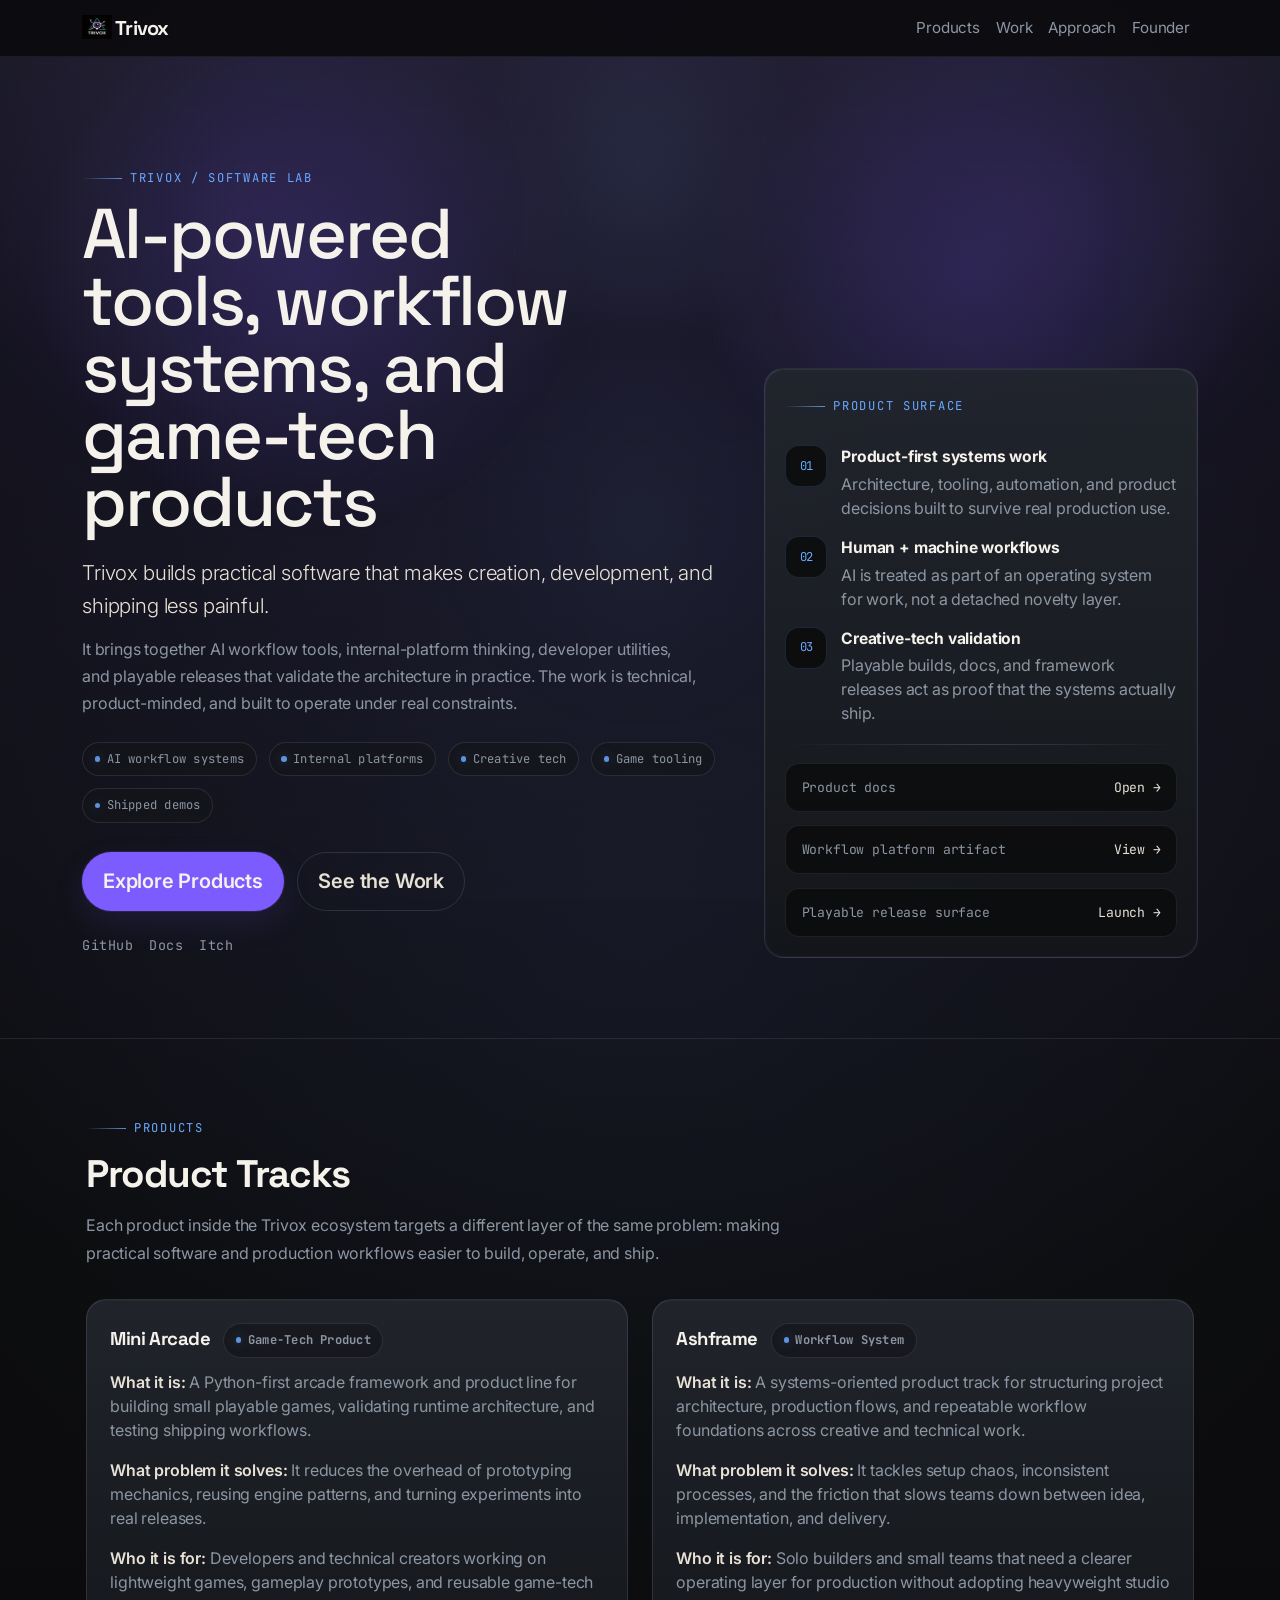
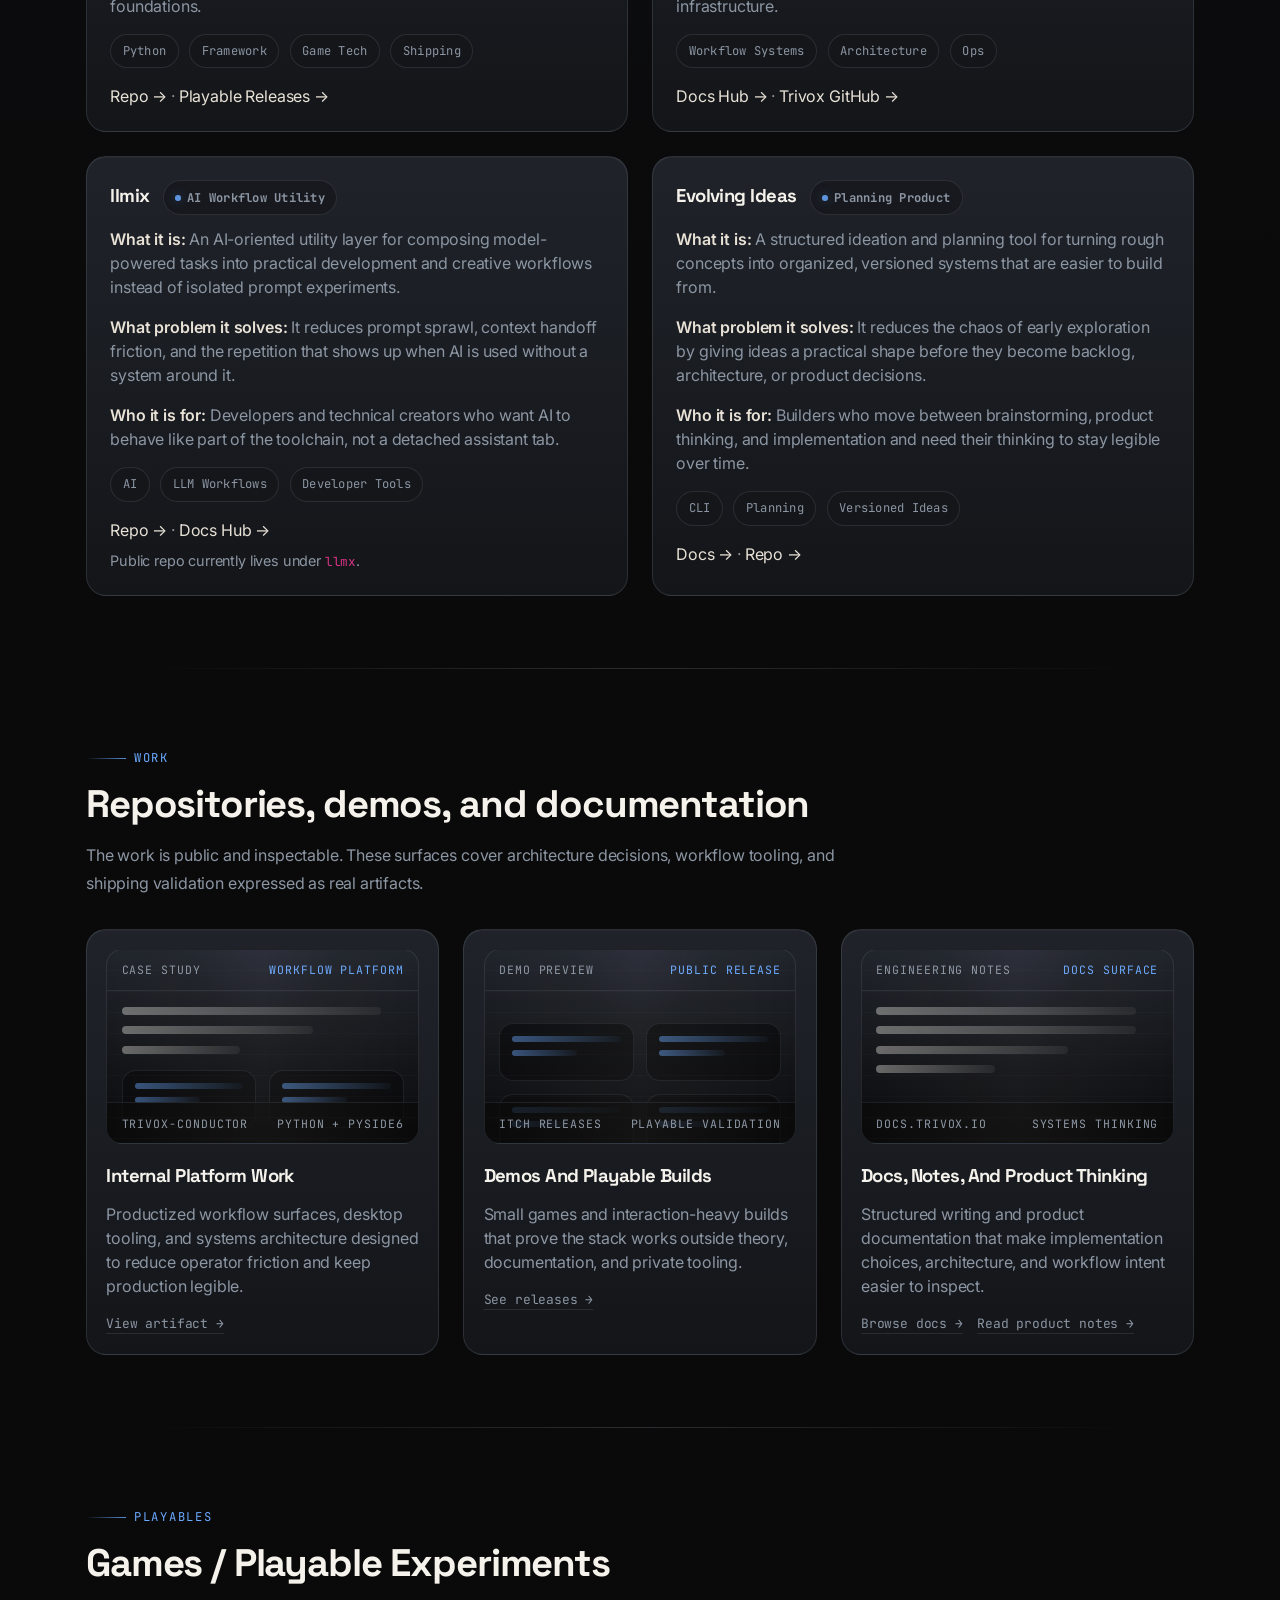
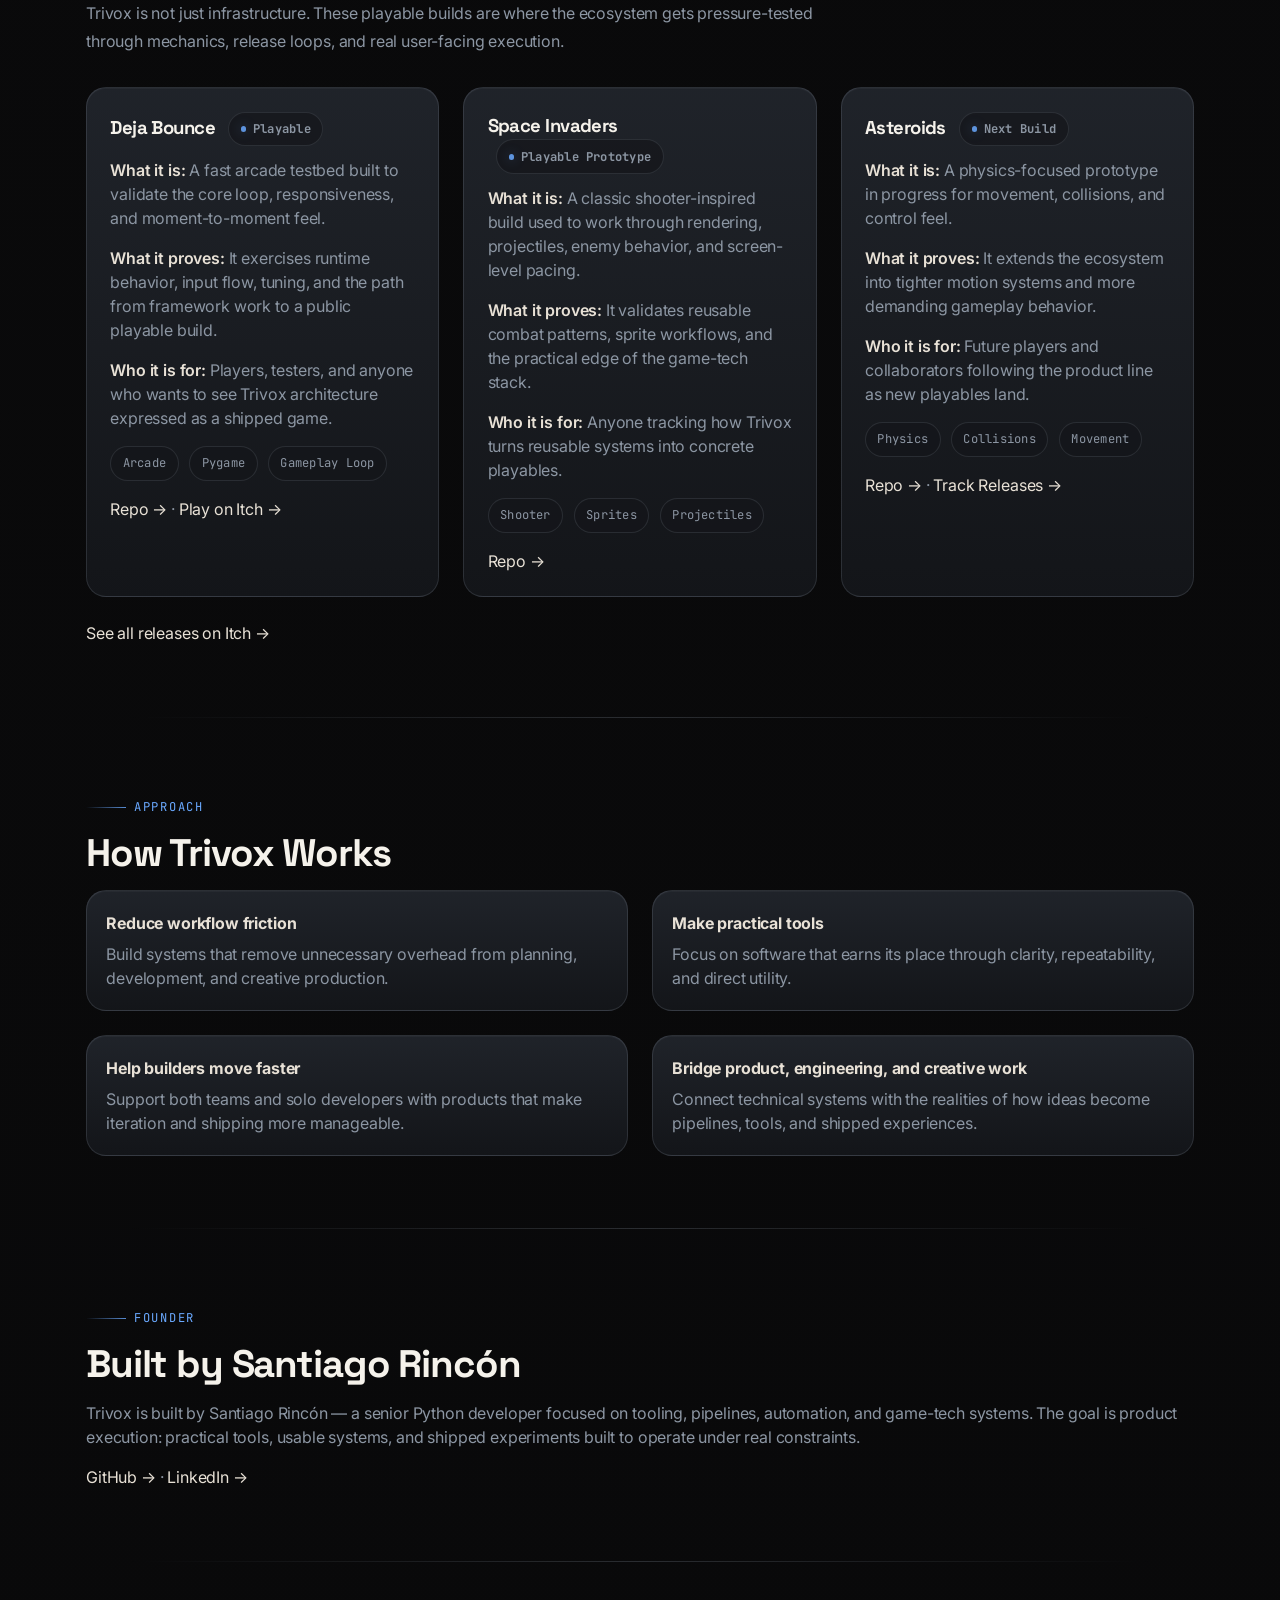
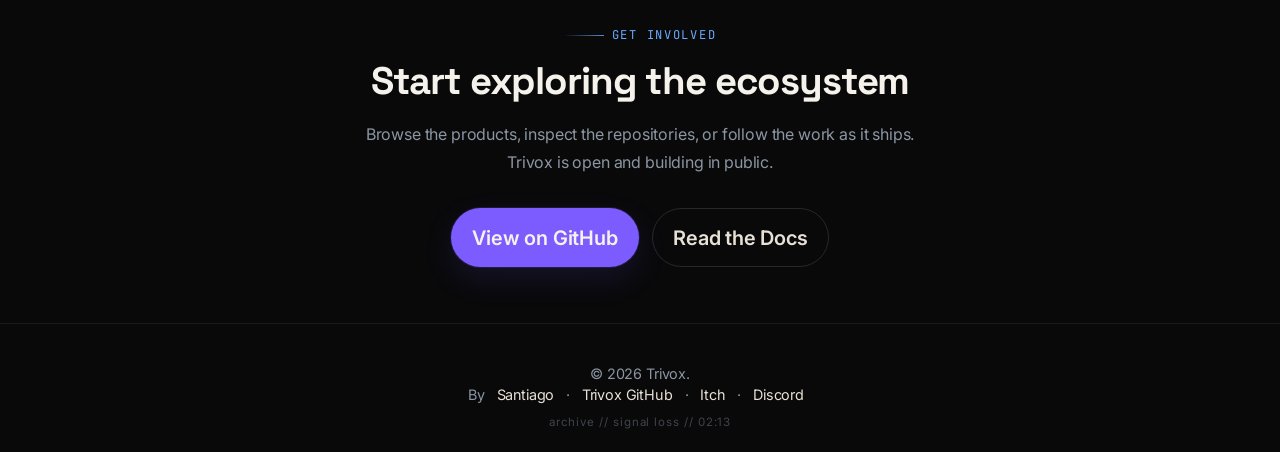
==== commit 84605ba3: "refactor: restructure homepage as product lab — not personal portfolio Co-authored-by: alexsc6955 <4" ====
--- a/index.html
+++ b/index.html
@@ -715,9 +715,9 @@
         <div class="collapse navbar-collapse" id="nav">
           <ul class="navbar-nav ms-auto mb-2 mb-lg-0">
             <li class="nav-item"><a class="nav-link text-light" href="#products">Products</a></li>
-            <li class="nav-item"><a class="nav-link text-light" href="#proof">Proof</a></li>
-            <li class="nav-item"><a class="nav-link text-light" href="#games">Playable Builds</a></li>
-            <li class="nav-item"><a class="nav-link text-light" href="#about">About</a></li>
+            <li class="nav-item"><a class="nav-link text-light" href="#proof">Work</a></li>
+            <li class="nav-item"><a class="nav-link text-light" href="#how">Approach</a></li>
+            <li class="nav-item"><a class="nav-link text-light" href="#founder">Founder</a></li>
           </ul>
         </div>
       </div>
@@ -725,10 +725,10 @@
   <header class="hero">
     <div class="container hero-grid">
       <div class="hero-copy">
-        <div class="eyebrow">Trivox / Systems For Creation And Delivery</div>
+        <div class="eyebrow">Trivox / Software Lab</div>
         <h1 class="hero-title">AI-powered tools, workflow systems, and game-tech products<a href="/incident-0213/" class="arg-signal" aria-hidden="true" tabindex="-1">​</a></h1>
         <p class="lead">
-          Trivox is my ecosystem for building practical software that makes creation,
+          Trivox builds practical software that makes creation,
           development, and shipping less painful.
         </p>
         <p class="muted hero-support mb-0">
@@ -744,8 +744,8 @@
           <span>Shipped demos</span>
         </div>
         <div class="hero-actions">
-          <a href="#proof" class="btn btn-accent btn-lg">View Proof</a>
-          <a href="#products" class="btn btn-ghost btn-lg">Explore Products</a>
+          <a href="#products" class="btn btn-accent btn-lg">Explore Products</a>
+          <a href="#proof" class="btn btn-ghost btn-lg">See the Work</a>
         </div>
         <div class="hero-links">
           <a href="https://github.com/trivox-io" target="_blank" rel="noopener noreferrer">GitHub</a>
@@ -755,12 +755,12 @@
       </div>
 
       <aside class="hero-panel">
-        <div class="panel-label">Execution Surface</div>
+        <div class="panel-label">Product Surface</div>
         <div class="signal-list">
           <div class="signal-item">
             <div class="signal-index">01</div>
             <div>
-              <strong>Senior-engineer systems work</strong>
+              <strong>Product-first systems work</strong>
               <p class="mb-0">Architecture, tooling, automation, and product decisions built to survive real production use.</p>
             </div>
           </div>
@@ -789,12 +789,96 @@
     </div>
   </header>
 
+  <section id="products" class="section container">
+    <div class="section-kicker">Products</div>
+    <h2 class="section-title">Product Tracks</h2>
+    <p class="muted section-intro">
+      Each product inside the Trivox ecosystem targets a different layer of the same problem:
+      making practical software and production workflows easier to build, operate, and ship.
+    </p>
+
+    <div class="row g-4">
+      <div class="col-lg-6">
+        <div class="cardx">
+          <div class="card-titlex">Mini Arcade <span class="badge-soft">Game-Tech Product</span></div>
+          <p class="muted"><span class="meta-label">What it is:</span> A Python-first arcade framework and product line for building small playable games, validating runtime architecture, and testing shipping workflows.</p>
+          <p class="muted"><span class="meta-label">What problem it solves:</span> It reduces the overhead of prototyping mechanics, reusing engine patterns, and turning experiments into real releases.</p>
+          <p class="muted"><span class="meta-label">Who it is for:</span> Developers and technical creators working on lightweight games, gameplay prototypes, and reusable game-tech foundations.</p>
+          <div class="tags">
+            <span>Python</span><span>Framework</span><span>Game Tech</span><span>Shipping</span>
+          </div>
+          <div class="mt-3">
+            <a href="https://github.com/trivox-io/mini-arcade" target="_blank" rel="noopener noreferrer">Repo →</a>
+            <span class="muted"> · </span>
+            <a href="https://rincorpes.itch.io/" target="_blank" rel="noopener noreferrer">Playable Releases →</a>
+          </div>
+        </div>
+      </div>
+
+      <div class="col-lg-6">
+        <div class="cardx">
+          <div class="card-titlex">Ashframe <span class="badge-soft">Workflow System</span></div>
+          <p class="muted"><span class="meta-label">What it is:</span> A systems-oriented product track for structuring project architecture, production flows, and repeatable workflow foundations across creative and technical work.</p>
+          <p class="muted"><span class="meta-label">What problem it solves:</span> It tackles setup chaos, inconsistent processes, and the friction that slows teams down between idea, implementation, and delivery.</p>
+          <p class="muted"><span class="meta-label">Who it is for:</span> Solo builders and small teams that need a clearer operating layer for production without adopting heavyweight studio infrastructure.</p>
+          <div class="tags">
+            <span>Workflow Systems</span><span>Architecture</span><span>Ops</span>
+          </div>
+          <div class="mt-3">
+            <a href="https://docs.trivox.io" target="_blank" rel="noopener noreferrer">Docs Hub →</a>
+            <span class="muted"> · </span>
+            <a href="https://github.com/trivox-io" target="_blank" rel="noopener noreferrer">Trivox GitHub →</a>
+          </div>
+        </div>
+      </div>
+
+      <div class="col-lg-6">
+        <div class="cardx">
+          <div class="card-titlex">llmix <span class="badge-soft">AI Workflow Utility</span></div>
+          <p class="muted"><span class="meta-label">What it is:</span> An AI-oriented utility layer for composing model-powered tasks into practical development and creative workflows instead of isolated prompt experiments.</p>
+          <p class="muted"><span class="meta-label">What problem it solves:</span> It reduces prompt sprawl, context handoff friction, and the repetition that shows up when AI is used without a system around it.</p>
+          <p class="muted"><span class="meta-label">Who it is for:</span> Developers and technical creators who want AI to behave like part of the toolchain, not a detached assistant tab.</p>
+          <div class="tags">
+            <span>AI</span><span>LLM Workflows</span><span>Developer Tools</span>
+          </div>
+          <div class="mt-3">
+            <a href="https://github.com/trivox-io/llmx" target="_blank" rel="noopener noreferrer">Repo →</a>
+            <span class="muted"> · </span>
+            <a href="https://docs.trivox.io" target="_blank" rel="noopener noreferrer">Docs Hub →</a>
+          </div>
+          <div class="mt-2 muted" style="font-size: 0.9rem;">
+            Public repo currently lives under <code>llmx</code>.
+          </div>
+        </div>
+      </div>
+
+      <div class="col-lg-6">
+        <div class="cardx">
+          <div class="card-titlex">Evolving Ideas <span class="badge-soft">Planning Product</span></div>
+          <p class="muted"><span class="meta-label">What it is:</span> A structured ideation and planning tool for turning rough concepts into organized, versioned systems that are easier to build from.</p>
+          <p class="muted"><span class="meta-label">What problem it solves:</span> It reduces the chaos of early exploration by giving ideas a practical shape before they become backlog, architecture, or product decisions.</p>
+          <p class="muted"><span class="meta-label">Who it is for:</span> Builders who move between brainstorming, product thinking, and implementation and need their thinking to stay legible over time.</p>
+          <div class="tags">
+            <span>CLI</span><span>Planning</span><span>Versioned Ideas</span>
+          </div>
+          <div class="mt-3">
+            <a href="https://docs.trivox.io/evolving-ideas/" target="_blank" rel="noopener noreferrer">Docs →</a>
+            <span class="muted"> · </span>
+            <a href="https://github.com/trivox-io/evolving-ideas" target="_blank" rel="noopener noreferrer">Repo →</a>
+          </div>
+        </div>
+      </div>
+    </div>
+  </section>
+
+  <div class="divider"></div>
+
   <section id="proof" class="section container">
-    <div class="section-kicker">Proof</div>
-    <h2 class="section-title">Case studies, demos, and engineering notes</h2>
+    <div class="section-kicker">Work</div>
+    <h2 class="section-title">Repositories, demos, and documentation</h2>
     <p class="section-intro">
-      The site should feel credible because the work is visible. These surfaces are where architecture,
-      operator experience, product thinking, and technical execution become inspectable artifacts.
+      The work is public and inspectable. These surfaces cover architecture decisions,
+      workflow tooling, and shipping validation expressed as real artifacts.
     </p>
 
     <div class="row g-4">
@@ -892,88 +976,6 @@
     </div>
   </section>
 
-  <section id="products" class="section container">
-    <div class="section-kicker">Products</div>
-    <h2 class="section-title">Products</h2>
-    <p class="muted section-intro">
-      These are the product tracks inside Trivox. Each one targets a different layer of the same problem:
-      making practical software and production workflows easier to build, operate, and ship.
-    </p>
-
-    <div class="row g-4">
-      <div class="col-lg-6">
-        <div class="cardx">
-          <div class="card-titlex">Mini Arcade <span class="badge-soft">Game-Tech Product</span></div>
-          <p class="muted"><span class="meta-label">What it is:</span> A Python-first arcade framework and product line for building small playable games, validating runtime architecture, and testing shipping workflows.</p>
-          <p class="muted"><span class="meta-label">What problem it solves:</span> It reduces the overhead of prototyping mechanics, reusing engine patterns, and turning experiments into real releases.</p>
-          <p class="muted"><span class="meta-label">Who it is for:</span> Developers and technical creators working on lightweight games, gameplay prototypes, and reusable game-tech foundations.</p>
-          <div class="tags">
-            <span>Python</span><span>Framework</span><span>Game Tech</span><span>Shipping</span>
-          </div>
-          <div class="mt-3">
-            <a href="https://github.com/trivox-io/mini-arcade" target="_blank" rel="noopener noreferrer">Repo →</a>
-            <span class="muted"> · </span>
-            <a href="https://rincorpes.itch.io/" target="_blank" rel="noopener noreferrer">Playable Releases →</a>
-          </div>
-        </div>
-      </div>
-
-      <div class="col-lg-6">
-        <div class="cardx">
-          <div class="card-titlex">Ashframe <span class="badge-soft">Workflow System</span></div>
-          <p class="muted"><span class="meta-label">What it is:</span> A systems-oriented product track for structuring project architecture, production flows, and repeatable workflow foundations across creative and technical work.</p>
-          <p class="muted"><span class="meta-label">What problem it solves:</span> It tackles setup chaos, inconsistent processes, and the friction that slows teams down between idea, implementation, and delivery.</p>
-          <p class="muted"><span class="meta-label">Who it is for:</span> Solo builders and small teams that need a clearer operating layer for production without adopting heavyweight studio infrastructure.</p>
-          <div class="tags">
-            <span>Workflow Systems</span><span>Architecture</span><span>Ops</span>
-          </div>
-          <div class="mt-3">
-            <a href="https://docs.trivox.io" target="_blank" rel="noopener noreferrer">Docs Hub →</a>
-            <span class="muted"> · </span>
-            <a href="https://github.com/trivox-io" target="_blank" rel="noopener noreferrer">Trivox GitHub →</a>
-          </div>
-        </div>
-      </div>
-
-      <div class="col-lg-6">
-        <div class="cardx">
-          <div class="card-titlex">llmix <span class="badge-soft">AI Workflow Utility</span></div>
-          <p class="muted"><span class="meta-label">What it is:</span> An AI-oriented utility layer for composing model-powered tasks into practical development and creative workflows instead of isolated prompt experiments.</p>
-          <p class="muted"><span class="meta-label">What problem it solves:</span> It reduces prompt sprawl, context handoff friction, and the repetition that shows up when AI is used without a system around it.</p>
-          <p class="muted"><span class="meta-label">Who it is for:</span> Developers and technical creators who want AI to behave like part of the toolchain, not a detached assistant tab.</p>
-          <div class="tags">
-            <span>AI</span><span>LLM Workflows</span><span>Developer Tools</span>
-          </div>
-          <div class="mt-3">
-            <a href="https://github.com/trivox-io/llmx" target="_blank" rel="noopener noreferrer">Repo →</a>
-            <span class="muted"> · </span>
-            <a href="https://docs.trivox.io" target="_blank" rel="noopener noreferrer">Docs Hub →</a>
-          </div>
-          <div class="mt-2 muted" style="font-size: 0.9rem;">
-            Public repo currently lives under <code>llmx</code>.
-          </div>
-        </div>
-      </div>
-
-      <div class="col-lg-6">
-        <div class="cardx">
-          <div class="card-titlex">Evolving Ideas <span class="badge-soft">Planning Product</span></div>
-          <p class="muted"><span class="meta-label">What it is:</span> A structured ideation and planning tool for turning rough concepts into organized, versioned systems that are easier to build from.</p>
-          <p class="muted"><span class="meta-label">What problem it solves:</span> It reduces the chaos of early exploration by giving ideas a practical shape before they become backlog, architecture, or product decisions.</p>
-          <p class="muted"><span class="meta-label">Who it is for:</span> Builders who move between brainstorming, product thinking, and implementation and need their thinking to stay legible over time.</p>
-          <div class="tags">
-            <span>CLI</span><span>Planning</span><span>Versioned Ideas</span>
-          </div>
-          <div class="mt-3">
-            <a href="https://docs.trivox.io/evolving-ideas/" target="_blank" rel="noopener noreferrer">Docs →</a>
-            <span class="muted"> · </span>
-            <a href="https://github.com/trivox-io/evolving-ideas" target="_blank" rel="noopener noreferrer">Repo →</a>
-          </div>
-        </div>
-      </div>
-    </div>
-  </section>
-
   <div class="divider"></div>
 
   <section id="games" class="section container">
@@ -1042,9 +1044,9 @@
 
   <div class="divider"></div>
 
-  <section id="why" class="section container">
-    <div class="section-kicker">Why</div>
-    <h2 class="section-title">Why Trivox Exists</h2>
+  <section id="how" class="section container">
+    <div class="section-kicker">Approach</div>
+    <h2 class="section-title">How Trivox Works</h2>
     <div class="row g-4">
       <div class="col-md-6">
         <div class="mini-point">
@@ -1075,19 +1077,34 @@
 
   <div class="divider"></div>
 
-  <section id="about" class="section container">
-    <div class="section-kicker">About</div>
-    <h2 class="section-title">About Santiago</h2>
+  <section id="founder" class="section container">
+    <div class="section-kicker">Founder</div>
+    <h2 class="section-title">Built by Santiago Rincón</h2>
     <p class="muted">
-      Trivox is built by Santiago, a senior Python developer focused on tooling, pipelines, automation,
-      and game-tech systems for creative work. It connects directly to the broader engineering work behind the ecosystem,
-      but the goal here is product execution: practical tools, usable systems, and shipped experiments.
+      Trivox is built by Santiago Rincón — a senior Python developer focused on tooling, pipelines,
+      automation, and game-tech systems. The goal is product execution: practical tools, usable systems,
+      and shipped experiments built to operate under real constraints.
     </p>
 
     <div class="mt-3">
       <a href="https://github.com/alexsc6955" target="_blank" rel="noopener noreferrer">GitHub →</a>
       <span class="muted"> · </span>
       <a href="https://www.linkedin.com/in/alexsc6955/" target="_blank" rel="noopener noreferrer">LinkedIn →</a>
+    </div>
+  </section>
+
+  <div class="divider"></div>
+
+  <section class="section container" style="text-align: center; padding-top: 3.5rem; padding-bottom: 3.5rem;">
+    <div class="section-kicker" style="justify-content: center;">Get Involved</div>
+    <h2 class="section-title" style="max-width: 28ch; margin: 0 auto 1rem;">Start exploring the ecosystem</h2>
+    <p class="muted" style="max-width: 56ch; margin: 0 auto 2rem; line-height: 1.75;">
+      Browse the products, inspect the repositories, or follow the work as it ships.
+      Trivox is open and building in public.
+    </p>
+    <div style="display: flex; flex-wrap: wrap; gap: 0.85rem; justify-content: center;">
+      <a href="https://github.com/trivox-io" target="_blank" rel="noopener noreferrer" class="btn btn-accent btn-lg">View on GitHub</a>
+      <a href="https://docs.trivox.io" target="_blank" rel="noopener noreferrer" class="btn btn-ghost btn-lg">Read the Docs</a>
     </div>
   </section>
 
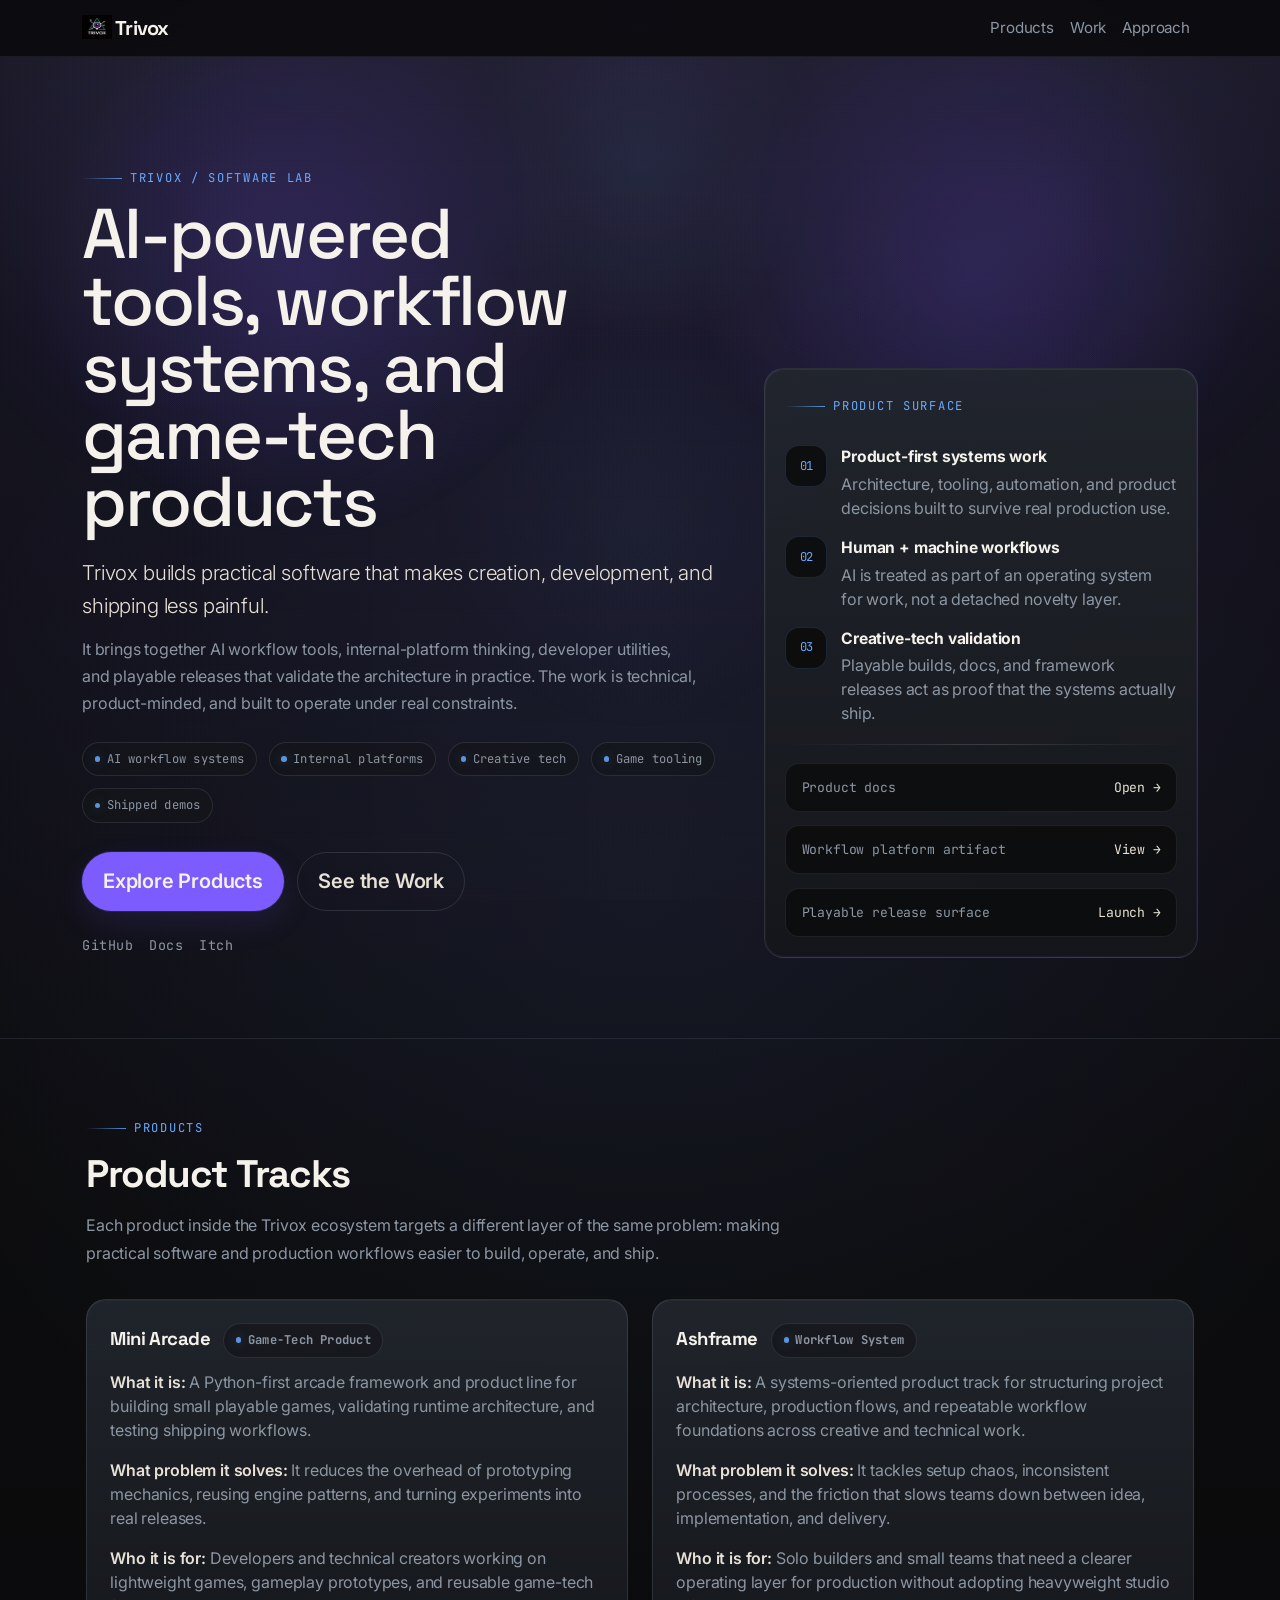
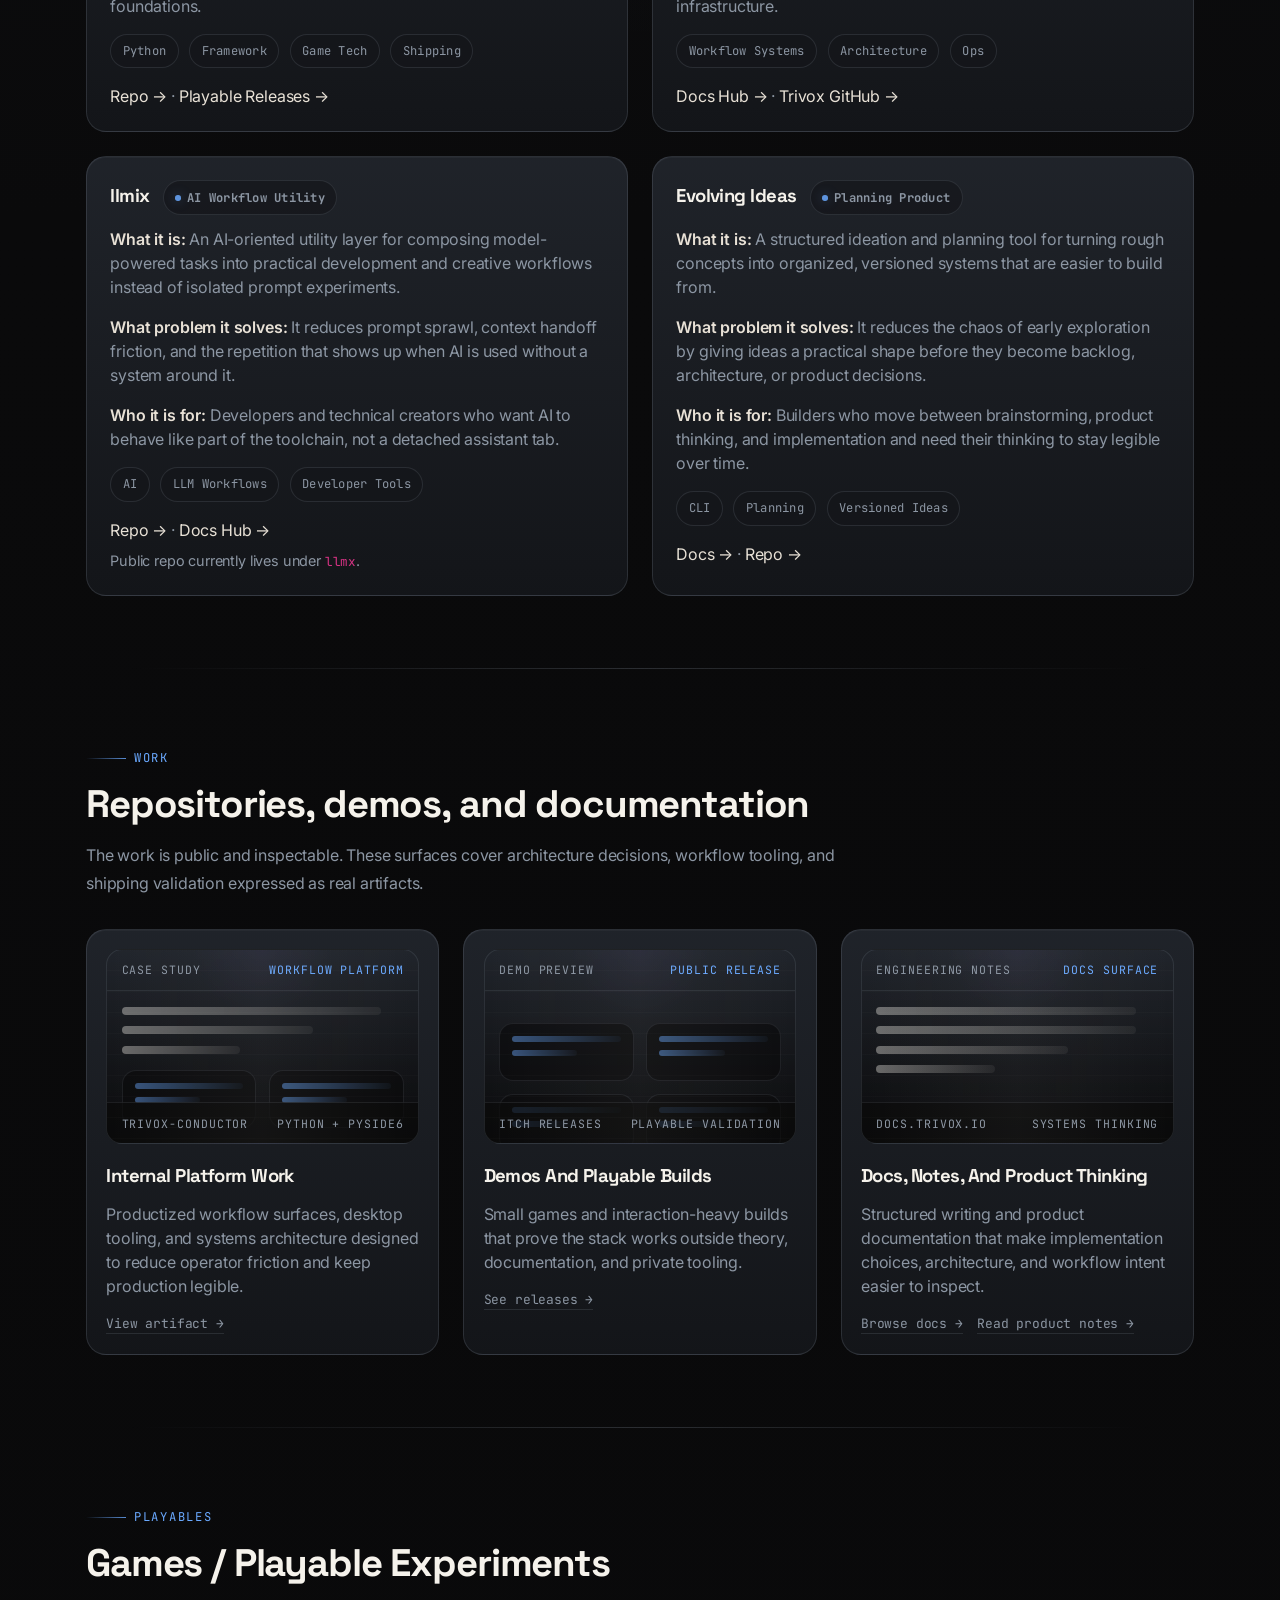
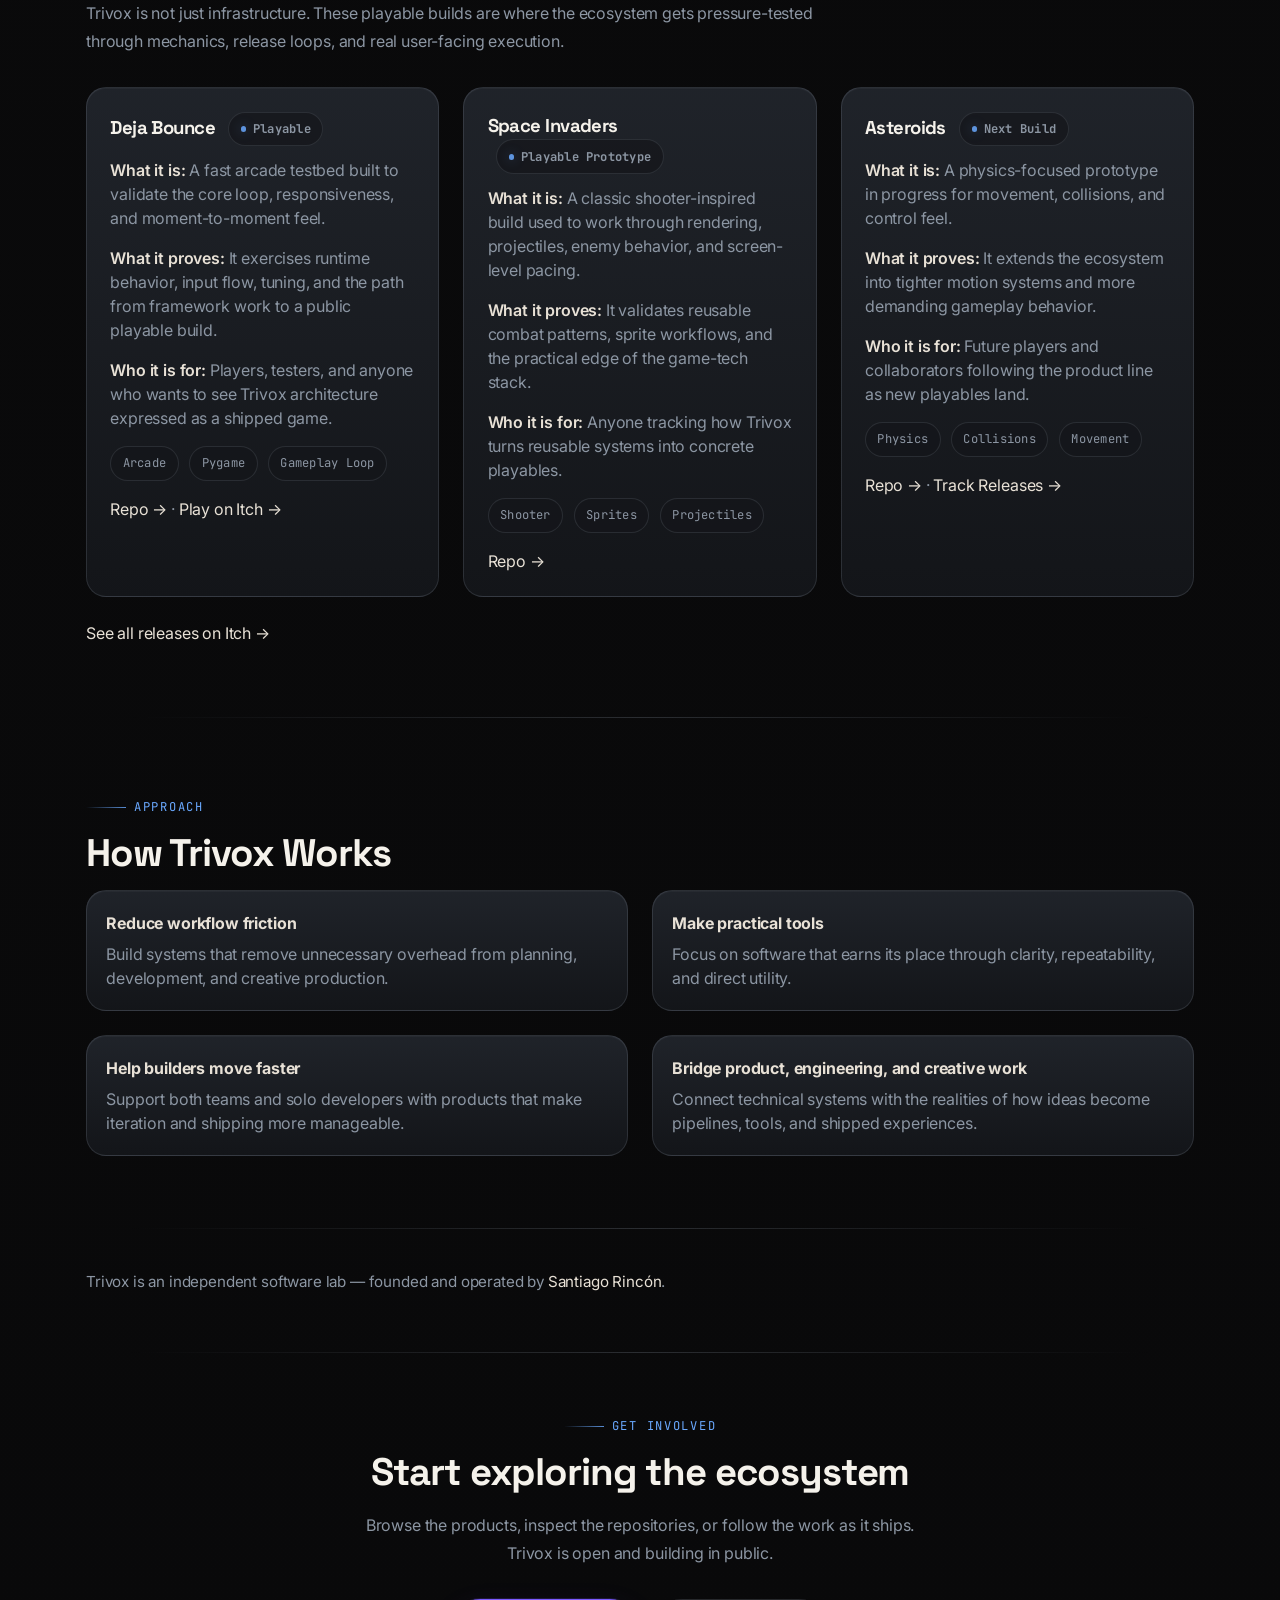
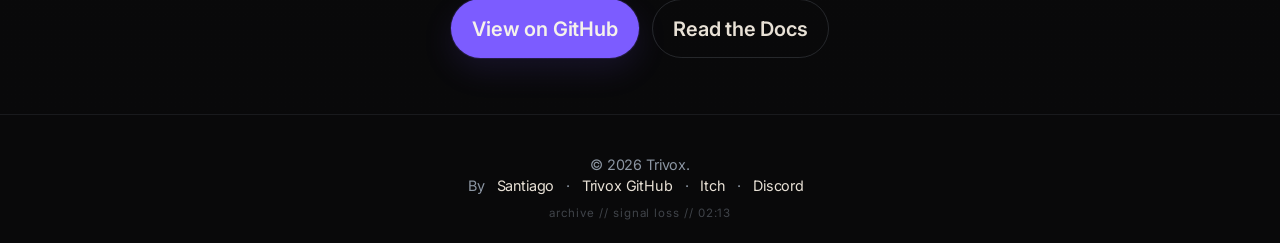
==== commit 62c675b9: "Remove Founder nav link and replace bio section with minimal lab attribution Co-authored-by: alexsc6" ====
--- a/index.html
+++ b/index.html
@@ -670,6 +670,17 @@
       }
     }
 
+    .section-compact {
+      padding-top: 2.5rem;
+      padding-bottom: 2.5rem;
+    }
+
+    .founder-note {
+      max-width: 64ch;
+      font-size: 0.95rem;
+      line-height: 1.75;
+    }
+
     @media (max-width: 767px) {
       .section {
         padding: 4rem 1rem;
@@ -717,7 +728,6 @@
             <li class="nav-item"><a class="nav-link text-light" href="#products">Products</a></li>
             <li class="nav-item"><a class="nav-link text-light" href="#proof">Work</a></li>
             <li class="nav-item"><a class="nav-link text-light" href="#how">Approach</a></li>
-            <li class="nav-item"><a class="nav-link text-light" href="#founder">Founder</a></li>
           </ul>
         </div>
       </div>
@@ -1077,20 +1087,11 @@
 
   <div class="divider"></div>
 
-  <section id="founder" class="section container">
-    <div class="section-kicker">Founder</div>
-    <h2 class="section-title">Built by Santiago Rincón</h2>
-    <p class="muted">
-      Trivox is built by Santiago Rincón — a senior Python developer focused on tooling, pipelines,
-      automation, and game-tech systems. The goal is product execution: practical tools, usable systems,
-      and shipped experiments built to operate under real constraints.
+  <section id="founder" class="section section-compact container">
+    <p class="muted founder-note">
+      Trivox is an independent software lab — founded and operated by
+      <a href="https://github.com/alexsc6955" target="_blank" rel="noopener noreferrer">Santiago Rincón</a>.
     </p>
-
-    <div class="mt-3">
-      <a href="https://github.com/alexsc6955" target="_blank" rel="noopener noreferrer">GitHub →</a>
-      <span class="muted"> · </span>
-      <a href="https://www.linkedin.com/in/alexsc6955/" target="_blank" rel="noopener noreferrer">LinkedIn →</a>
-    </div>
   </section>
 
   <div class="divider"></div>
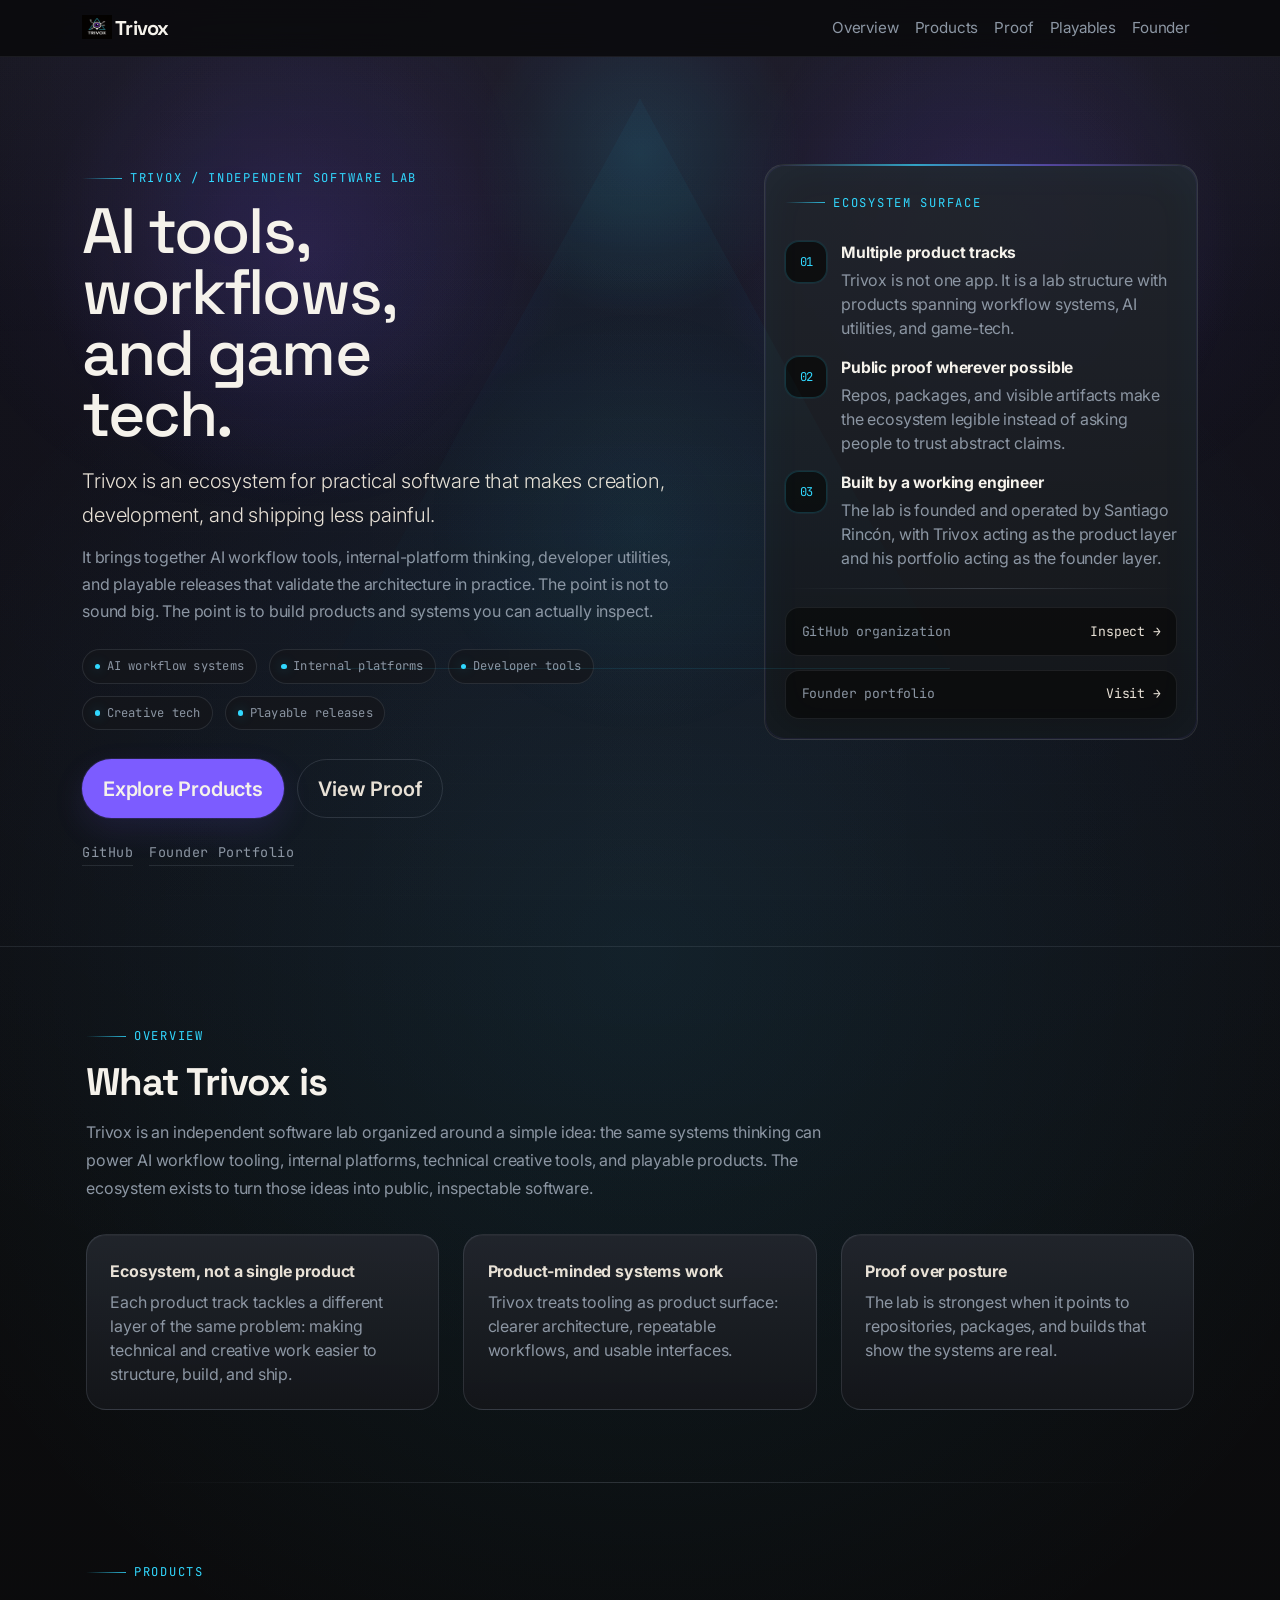
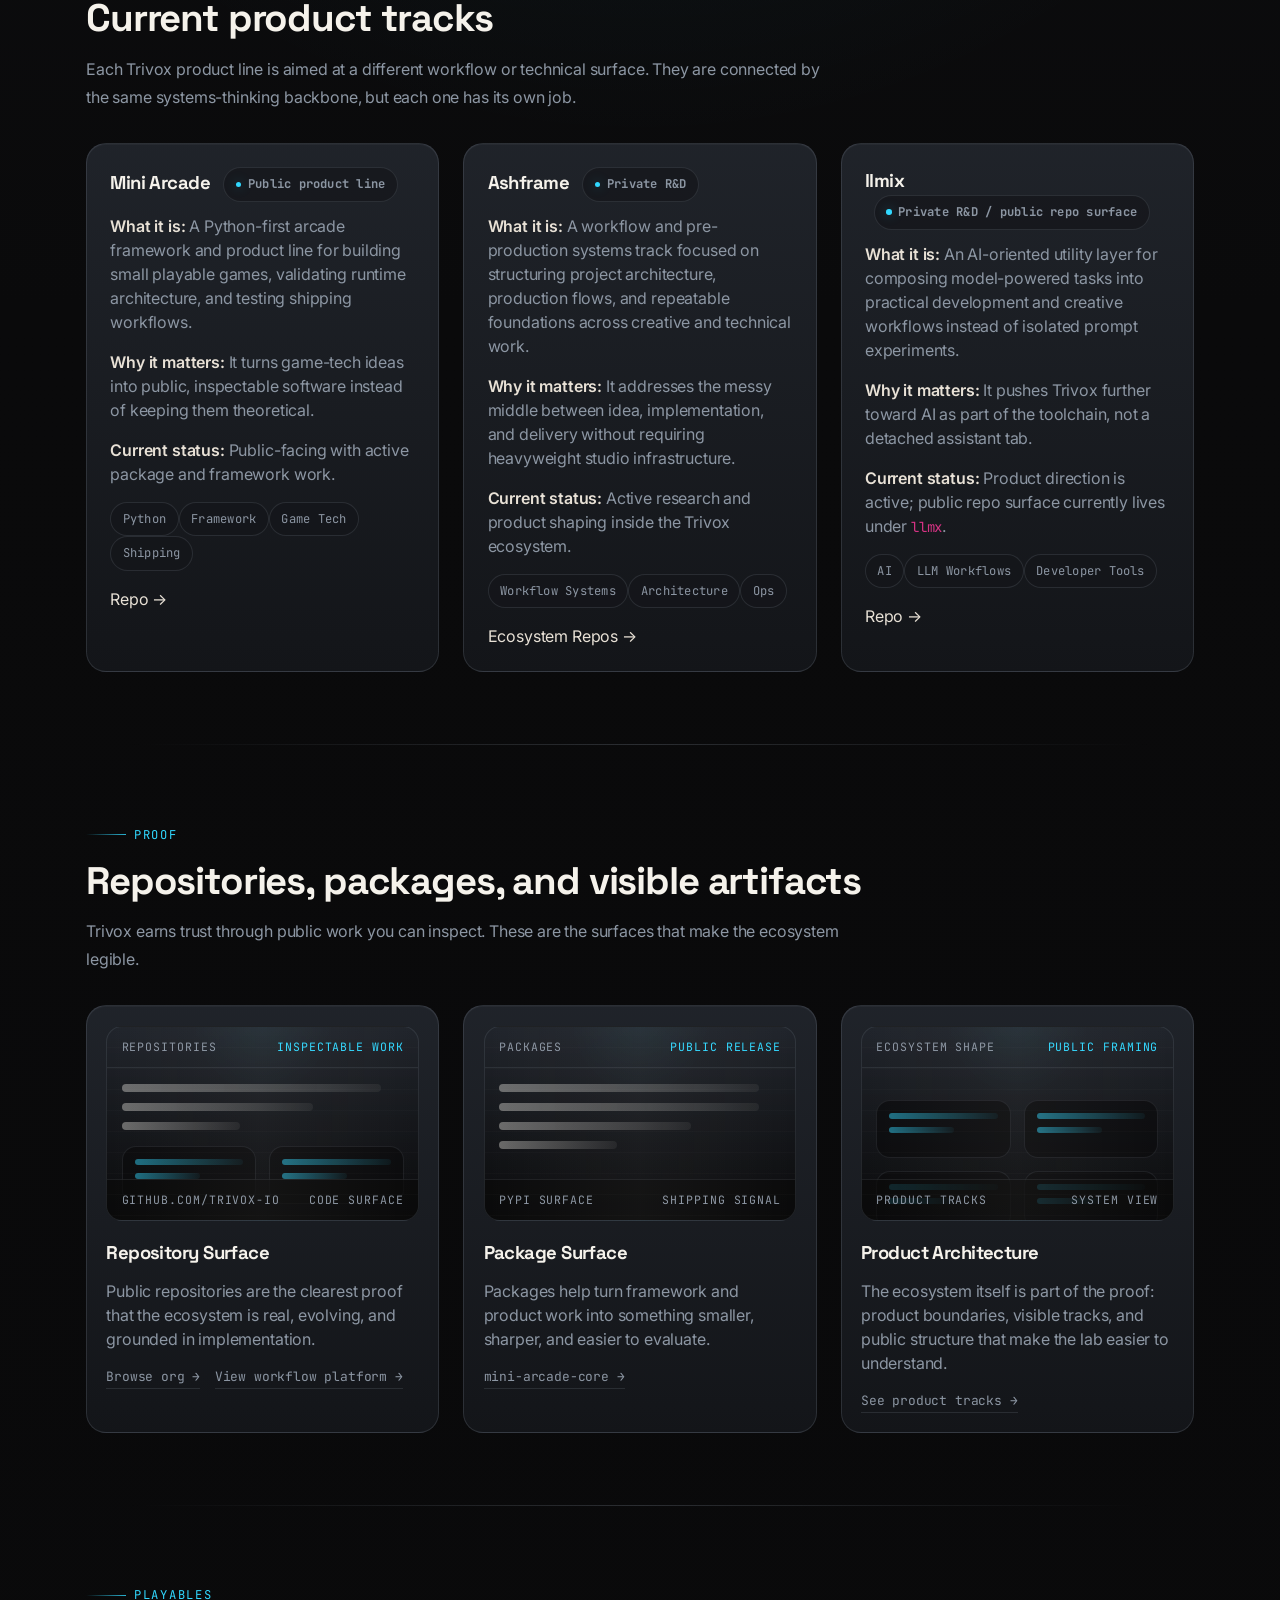
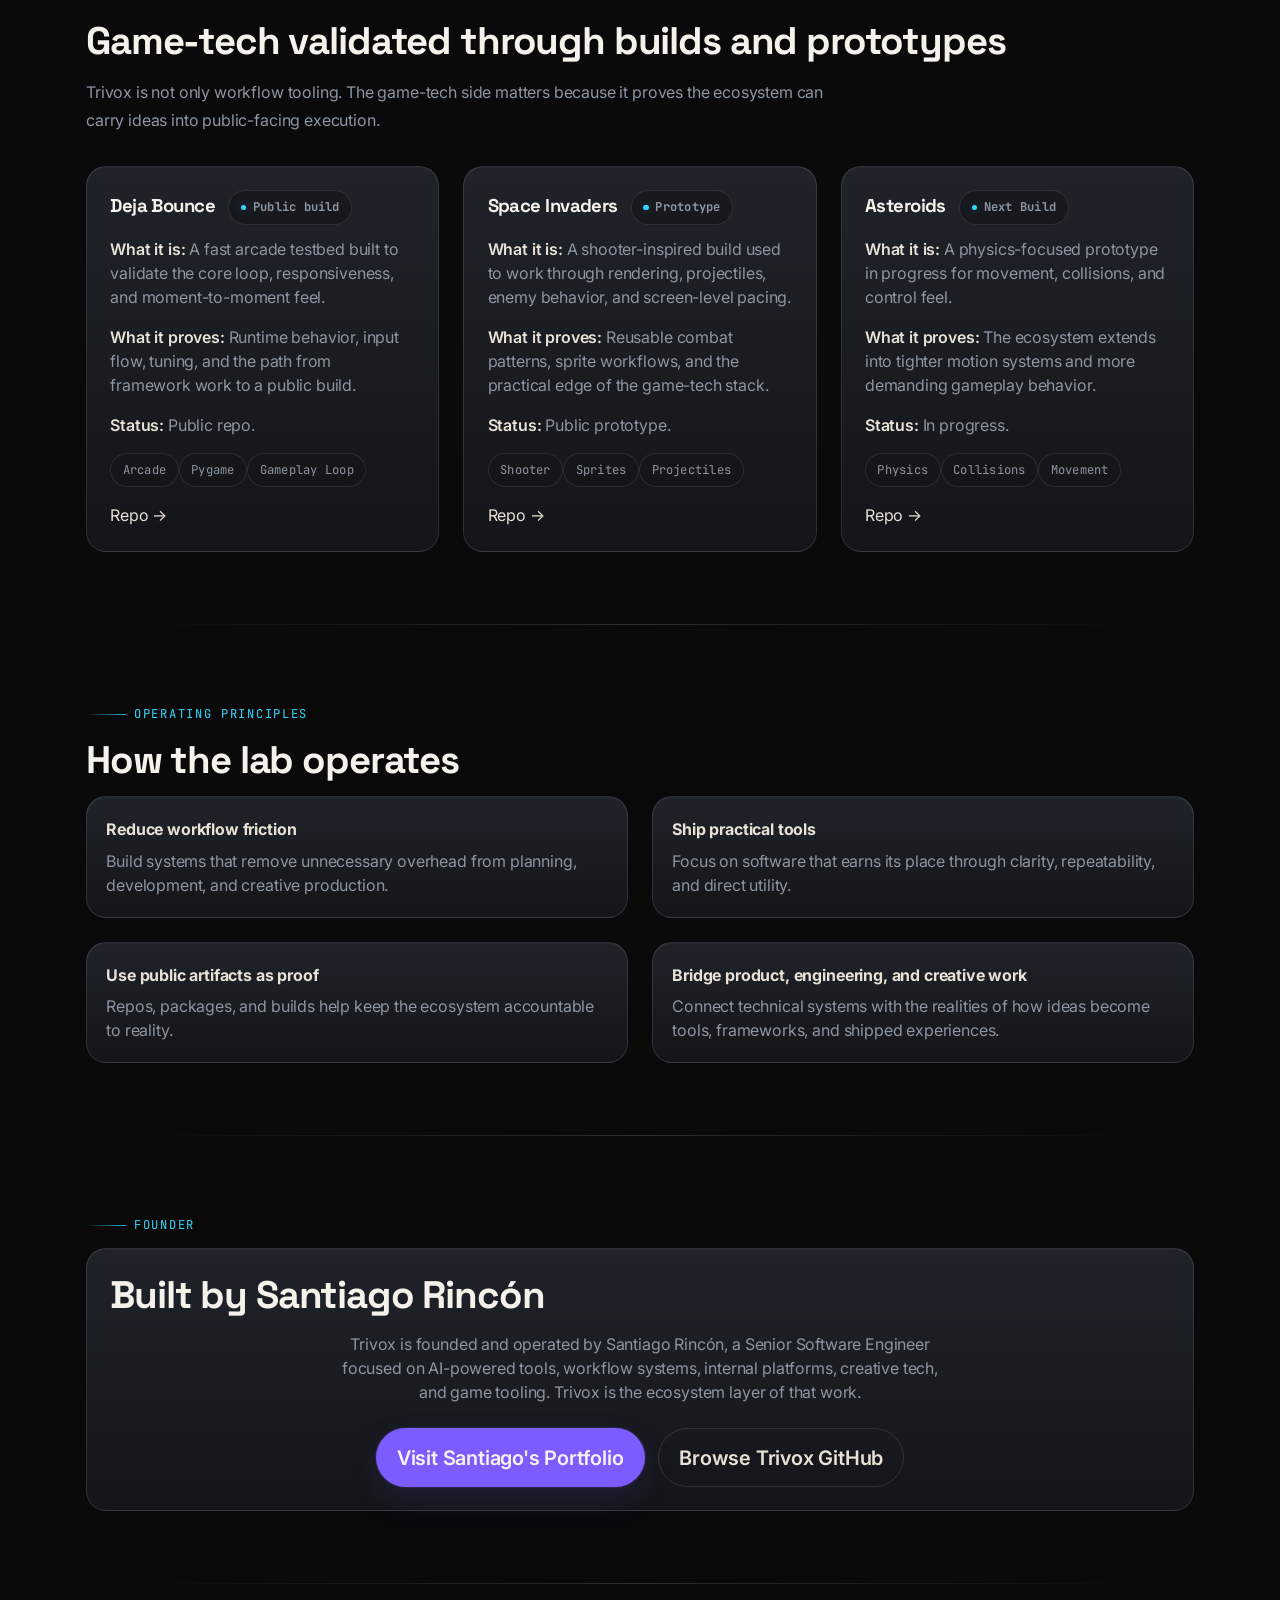
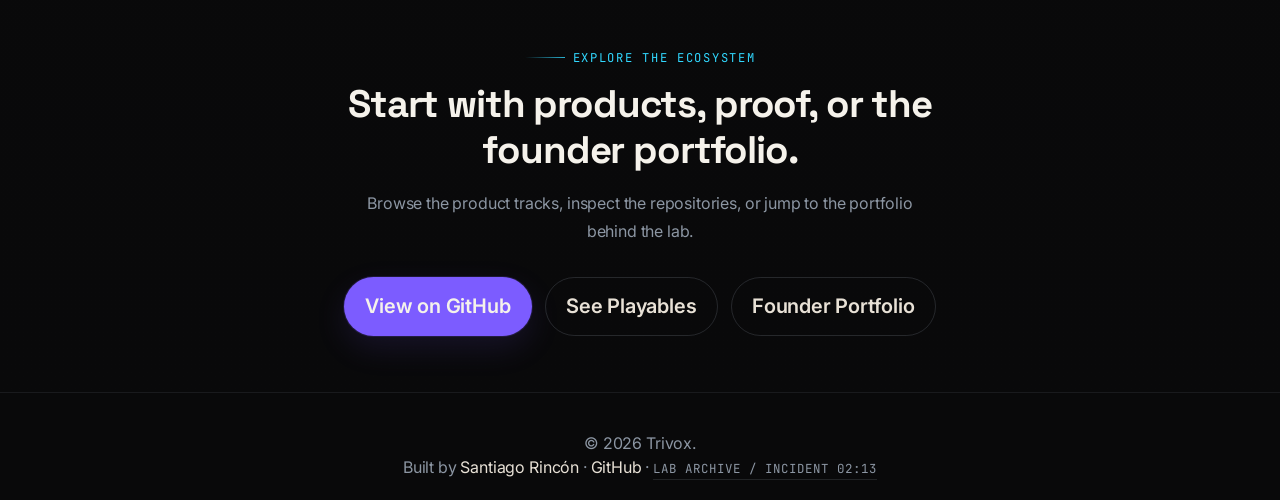
==== commit 14ab6259: "refactor: Improve look and feel" ====
--- a/index.html
+++ b/index.html
@@ -3,17 +3,13 @@
 <head>
   <meta charset="UTF-8" />
   <meta name="viewport" content="width=device-width, initial-scale=1.0" />
-  <title>Trivox - AI-powered tools, workflow systems, and game-tech products.</title>
+  <title>Trivox | Independent software lab for AI tools, workflows, and game tech.</title>
 
   <link rel="icon" href="assets/logo.png" type="image/x-icon">
   <link rel="preconnect" href="https://fonts.googleapis.com">
   <link rel="preconnect" href="https://fonts.gstatic.com" crossorigin>
   <link href="https://fonts.googleapis.com/css2?family=Inter:wght@400;500;600;700&family=JetBrains+Mono:wght@400;500;700&family=Space+Grotesk:wght@500;700&display=swap" rel="stylesheet">
   <link href="https://cdn.jsdelivr.net/npm/bootstrap@5.3.7/dist/css/bootstrap.min.css" rel="stylesheet" integrity="sha384-LN+7fdVzj6u52u30Kp6M/trliBMCMKTyK833zpbD+pXdCLuTusPj697FH4R/5mcr" crossorigin="anonymous">
-
-  <!-- // 02:13 — signal detected — /incident-0213/ // -->
-
-  <meta name="signal" content="02:13 — don't come home — /incident-0213/">
 
   <!-- Google Tag Manager -->
   <script>(function(w,d,s,l,i){w[l]=w[l]||[];w[l].push({'gtm.start':
@@ -32,13 +28,13 @@
       --bone: #e8e1d6;
       --ivory: #f5f2eb;
       --signal-violet: #7c5cff;
-      --cold-cyan: #6aa9ff;
+      --cold-cyan: #31d8ff;
       --surface-1: rgba(20, 22, 26, 0.92);
       --surface-2: rgba(34, 38, 45, 0.9);
       --surface-border: rgba(140, 150, 163, 0.2);
       --surface-border-strong: rgba(140, 150, 163, 0.34);
       --glow-violet: 0 0 0 1px rgba(124, 92, 255, 0.16), 0 12px 32px rgba(124, 92, 255, 0.12);
-      --glow-cyan: 0 0 0 1px rgba(106, 169, 255, 0.14), 0 10px 30px rgba(106, 169, 255, 0.08);
+      --glow-cyan: 0 0 0 1px rgba(49, 216, 255, 0.18), 0 10px 30px rgba(49, 216, 255, 0.12);
       --text-main: var(--ivory);
       --text-muted: var(--steel);
       --mono: "JetBrains Mono", monospace;
@@ -51,8 +47,8 @@
     body {
       font-family: var(--body);
       background:
-        radial-gradient(circle at 50% 0%, rgba(124, 92, 255, 0.12), transparent 26%),
-        radial-gradient(circle at 50% 18%, rgba(106, 169, 255, 0.05), transparent 18%),
+        radial-gradient(circle at 50% 0%, rgba(124, 92, 255, 0.08), transparent 26%),
+        radial-gradient(circle at 50% 18%, rgba(49, 216, 255, 0.09), transparent 18%),
         linear-gradient(180deg, #101115 0%, var(--obsidian) 36%, #09090a 100%);
       color: var(--text-main);
       margin: 0;
@@ -82,9 +78,9 @@
       position: fixed;
       inset: 0;
       background:
-        radial-gradient(circle at 18% 24%, rgba(124, 92, 255, 0.08), transparent 24%),
-        radial-gradient(circle at 82% 24%, rgba(124, 92, 255, 0.08), transparent 24%),
-        radial-gradient(circle at 50% 58%, rgba(106, 169, 255, 0.04), transparent 26%);
+        radial-gradient(circle at 18% 24%, rgba(124, 92, 255, 0.06), transparent 24%),
+        radial-gradient(circle at 82% 24%, rgba(124, 92, 255, 0.06), transparent 24%),
+        radial-gradient(circle at 50% 58%, rgba(49, 216, 255, 0.06), transparent 26%);
       pointer-events: none;
       z-index: -1;
     }
@@ -105,7 +101,7 @@
     }
 
     a:hover {
-      color: var(--signal-violet);
+      color: var(--cold-cyan);
     }
 
     .site-nav {
@@ -156,11 +152,27 @@
       position: absolute;
       inset: 0;
       background:
-        radial-gradient(circle at 24% 22%, rgba(124, 92, 255, 0.18), transparent 22%),
-        radial-gradient(circle at 76% 22%, rgba(124, 92, 255, 0.18), transparent 22%),
-        radial-gradient(circle at 50% 11%, rgba(106, 169, 255, 0.08), transparent 16%),
+        radial-gradient(circle at 24% 22%, rgba(124, 92, 255, 0.16), transparent 22%),
+        radial-gradient(circle at 76% 22%, rgba(124, 92, 255, 0.16), transparent 22%),
+        radial-gradient(circle at 50% 11%, rgba(49, 216, 255, 0.14), transparent 16%),
         linear-gradient(180deg, rgba(245, 242, 235, 0.03), transparent 38%);
-      opacity: 0.9;
+      opacity: 0.92;
+      pointer-events: none;
+    }
+
+    .hero::after {
+      content: "";
+      position: absolute;
+      top: 2.6rem;
+      left: 50%;
+      width: min(52vw, 620px);
+      aspect-ratio: 1 / 0.92;
+      transform: translateX(-50%);
+      clip-path: polygon(50% 0, 0 100%, 100% 100%);
+      background: linear-gradient(180deg, rgba(49, 216, 255, 0.12), rgba(49, 216, 255, 0.02));
+      border: 1px solid rgba(49, 216, 255, 0.2);
+      opacity: 0.34;
+      filter: drop-shadow(0 0 20px rgba(49, 216, 255, 0.14));
       pointer-events: none;
     }
 
@@ -169,7 +181,7 @@
       display: grid;
       grid-template-columns: minmax(0, 1.2fr) minmax(280px, 0.8fr);
       gap: 2rem;
-      align-items: end;
+      align-items: start;
     }
 
     .hero-copy {
@@ -177,16 +189,16 @@
     }
 
     .hero-title {
-      font-size: clamp(2.8rem, 5.5vw, 4.8rem);
+      font-size: clamp(2.7rem, 5vw, 4rem);
       line-height: 0.95;
-      max-width: 11ch;
+      max-width: 9ch;
       margin-bottom: 1.25rem;
       color: var(--ivory);
     }
 
     .hero p.lead {
       color: var(--bone);
-      font-size: clamp(1.08rem, 2vw, 1.28rem);
+      font-size: clamp(1.08rem, 2vw, 1.26rem);
       line-height: 1.65;
       margin-bottom: 0.8rem;
     }
@@ -216,7 +228,7 @@
       content: "";
       width: 2.5rem;
       height: 1px;
-      background: linear-gradient(90deg, rgba(106, 169, 255, 0), rgba(106, 169, 255, 0.82));
+      background: linear-gradient(90deg, rgba(49, 216, 255, 0), rgba(49, 216, 255, 0.82));
     }
 
     .focus-strip {
@@ -242,13 +254,6 @@
       background: rgba(20, 22, 26, 0.7);
     }
 
-    .tags {
-      display: flex;
-      flex-wrap: wrap;
-      gap: 0.65rem;
-      margin-top: 1rem;
-    }
-
     .badge-soft {
       margin-left: 0.55rem;
       vertical-align: middle;
@@ -260,8 +265,8 @@
       width: 0.35rem;
       height: 0.35rem;
       border-radius: 50%;
-      background: rgba(106, 169, 255, 0.85);
-      box-shadow: 0 0 12px rgba(106, 169, 255, 0.34);
+      background: var(--cold-cyan);
+      box-shadow: 0 0 12px rgba(49, 216, 255, 0.34);
     }
 
     .hero-actions {
@@ -297,7 +302,7 @@
     }
 
     .btn-ghost:hover {
-      border-color: rgba(106, 169, 255, 0.42);
+      border-color: rgba(49, 216, 255, 0.42);
       color: var(--ivory);
       box-shadow: var(--glow-cyan);
     }
@@ -312,31 +317,59 @@
       letter-spacing: 0.04em;
     }
 
-    .hero-links a {
+    .hero-links a,
+    .proof-links a {
       color: var(--steel);
-      border-bottom: 1px solid transparent;
+      border-bottom: 1px solid rgba(140, 150, 163, 0.18);
       padding-bottom: 0.12rem;
     }
 
-    .hero-links a:hover {
+    .hero-links a:hover,
+    .proof-links a:hover {
       color: var(--ivory);
-      border-color: rgba(124, 92, 255, 0.5);
+      border-color: rgba(49, 216, 255, 0.5);
     }
 
     .hero-panel,
     .cardx,
     .mini-point,
-    .proof-card {
+    .proof-card,
+    .overview-card,
+    .founder-card {
       background:
         linear-gradient(180deg, rgba(34, 38, 45, 0.92) 0%, rgba(20, 22, 26, 0.96) 100%);
       border: 1px solid var(--surface-border);
       border-radius: 20px;
       box-shadow: inset 0 1px 0 rgba(245, 242, 235, 0.03);
+      transition: transform 0.24s ease, border-color 0.24s ease, box-shadow 0.24s ease;
+    }
+
+    .hero-panel:hover,
+    .cardx:hover,
+    .proof-card:hover,
+    .mini-point:hover,
+    .overview-card:hover,
+    .founder-card:hover {
+      transform: translateY(-2px);
+      border-color: var(--surface-border-strong);
+      box-shadow: 0 0 0 1px rgba(49, 216, 255, 0.1), 0 0 22px rgba(49, 216, 255, 0.08);
     }
 
     .hero-panel {
       padding: 1.25rem;
       position: relative;
+      margin-top: 0.2rem;
+    }
+
+    .hero-panel::before {
+      content: "";
+      position: absolute;
+      top: -1px;
+      left: 1.15rem;
+      right: 1.15rem;
+      height: 2px;
+      background: linear-gradient(90deg, rgba(49, 216, 255, 0), rgba(49, 216, 255, 0.7), rgba(124, 92, 255, 0.5), rgba(49, 216, 255, 0));
+      pointer-events: none;
     }
 
     .hero-panel::after {
@@ -344,7 +377,9 @@
       position: absolute;
       inset: 0;
       border-radius: inherit;
-      box-shadow: inset 0 0 0 1px rgba(124, 92, 255, 0.08);
+      box-shadow:
+        inset 0 0 0 1px rgba(124, 92, 255, 0.08),
+        inset 0 0 48px rgba(49, 216, 255, 0.04);
       pointer-events: none;
     }
 
@@ -372,7 +407,8 @@
       font-size: 0.76rem;
       color: var(--cold-cyan);
       background: rgba(10, 10, 11, 0.8);
-      border: 1px solid rgba(106, 169, 255, 0.16);
+      border: 1px solid rgba(49, 216, 255, 0.18);
+      box-shadow: 0 0 0 1px rgba(49, 216, 255, 0.06);
     }
 
     .signal-item strong {
@@ -416,12 +452,6 @@
       color: var(--bone);
     }
 
-    .panel-links a:hover {
-      border-color: rgba(124, 92, 255, 0.36);
-      box-shadow: var(--glow-violet);
-      color: var(--ivory);
-    }
-
     .section {
       padding: 4.5rem 1rem;
       position: relative;
@@ -453,10 +483,12 @@
       width: 80%;
     }
 
-    .cardx {
+    .cardx,
+    .proof-card,
+    .overview-card,
+    .founder-card {
       padding: 1.45rem;
       height: 100%;
-      transition: transform 0.24s ease, border-color 0.24s ease, box-shadow 0.24s ease;
     }
 
     .card-titlex {
@@ -471,23 +503,17 @@
       font-weight: 600;
     }
 
+    .overview-card strong,
+    .mini-point strong,
+    .founder-card strong {
+      display: block;
+      margin-bottom: 0.45rem;
+      color: var(--bone);
+    }
+
     .mini-point {
       padding: 1.25rem 1.2rem;
       height: 100%;
-    }
-
-    .mini-point strong {
-      display: block;
-      margin-bottom: 0.45rem;
-      color: var(--bone);
-    }
-
-    .cardx:hover,
-    .proof-card:hover,
-    .mini-point:hover {
-      transform: translateY(-2px);
-      border-color: var(--surface-border-strong);
-      box-shadow: var(--glow-violet);
     }
 
     .proof-card {
@@ -503,7 +529,7 @@
       overflow: hidden;
       background:
         linear-gradient(180deg, rgba(34, 38, 45, 0.74), rgba(10, 10, 11, 0.96)),
-        radial-gradient(circle at 50% 0%, rgba(124, 92, 255, 0.18), transparent 28%);
+        radial-gradient(circle at 50% 0%, rgba(49, 216, 255, 0.16), transparent 28%);
       margin-bottom: 1.1rem;
     }
 
@@ -586,7 +612,7 @@
       display: block;
       height: 6px;
       border-radius: 999px;
-      background: linear-gradient(90deg, rgba(106, 169, 255, 0.45), rgba(106, 169, 255, 0.04));
+      background: linear-gradient(90deg, rgba(49, 216, 255, 0.48), rgba(49, 216, 255, 0.05));
       margin-bottom: 0.5rem;
     }
 
@@ -600,63 +626,45 @@
       display: flex;
       flex-wrap: wrap;
       gap: 0.9rem;
-    }
-
-    .proof-links a {
       font-family: var(--mono);
       font-size: 0.81rem;
+    }
+
+    .founder-note {
+      max-width: 62ch;
+      margin: 0 auto;
+      text-align: center;
+    }
+
+    .archive-link {
       color: var(--steel);
+      font-family: var(--mono);
+      font-size: 0.78rem;
+      letter-spacing: 0.08em;
+      text-transform: uppercase;
       border-bottom: 1px solid rgba(140, 150, 163, 0.18);
-    }
-
-    .proof-links a:hover {
+      padding-bottom: 0.1rem;
+    }
+
+    .archive-link:hover {
       color: var(--ivory);
-      border-color: rgba(124, 92, 255, 0.42);
+      border-color: rgba(49, 216, 255, 0.42);
+      box-shadow: none;
     }
 
     footer {
       text-align: center;
       padding: 2.4rem 1rem 1.3rem;
       background-color: rgba(10, 10, 11, 0.85);
+      color: var(--text-muted);
       border-top: 1px solid rgba(140, 150, 163, 0.12);
-      font-size: 0.9rem;
-      color: var(--steel);
     }
 
     footer a {
       color: var(--bone);
-      margin: 0 0.5rem;
-    }
-
-    .arg-signal {
-      color: inherit;
-      opacity: 0;
-      font-size: 0;
-      user-select: none;
-      pointer-events: none;
-    }
-
-    /* ── ARG footer link (subtle, for the curious) ── */
-    .incident-footerlink {
-      color: rgba(140, 150, 163, 0.42);
-      font-size: 0.72rem;
-      letter-spacing: 0.08em;
-      margin-top: 0.5rem;
-      display: inline-block;
-      transition: color 0.2s;
-    }
-    .incident-footerlink:hover {
-      color: var(--cold-cyan);
-      animation: incident-flicker 0.35s ease;
-    }
-    @keyframes incident-flicker {
-      0%, 100% { opacity: 1; }
-      30%       { opacity: 0.4; }
-      60%       { opacity: 0.9; }
-      80%       { opacity: 0.6; }
-    }
-
-    @media (max-width: 991px) {
+    }
+
+    @media (max-width: 991.98px) {
       .hero-grid {
         grid-template-columns: 1fr;
       }
@@ -668,213 +676,200 @@
       .hero-title {
         max-width: none;
       }
-    }
-
-    .section-compact {
-      padding-top: 2.5rem;
-      padding-bottom: 2.5rem;
-    }
-
-    .founder-note {
-      max-width: 64ch;
-      font-size: 0.95rem;
-      line-height: 1.75;
-    }
-
-    @media (max-width: 767px) {
-      .section {
-        padding: 4rem 1rem;
+
+      .hero::after {
+        width: min(72vw, 520px);
+        top: 3.8rem;
       }
-
-      .hero-title {
-        font-size: clamp(2.3rem, 10vw, 3.2rem);
-      }
-
+    }
+
+    @media (max-width: 767.98px) {
       .hero-actions {
         flex-direction: column;
-        align-items: stretch;
       }
 
       .hero-links {
         gap: 0.8rem;
       }
-
-      .focus-strip {
-        gap: 0.55rem;
-      }
     }
   </style>
 </head>
-
 <body>
-  <!-- Google Tag Manager (noscript) -->
   <noscript><iframe src="https://www.googletagmanager.com/ns.html?id=GTM-PCC4TNSV"
   height="0" width="0" style="display:none;visibility:hidden"></iframe></noscript>
-  <!-- End Google Tag Manager (noscript) -->
-
-    <nav class="navbar navbar-expand-lg sticky-top site-nav">
-      <div class="container">
-        <a class="navbar-brand text-white" href="/">
-          <img src="assets/logo.png" alt="Logo" width="30" height="24" class="d-inline-block align-text-top">
-          Trivox
-        </a>
-
-        <button class="navbar-toggler" type="button" data-bs-toggle="collapse" data-bs-target="#nav" aria-controls="nav" aria-expanded="false" aria-label="Toggle navigation">
-          <span class="navbar-toggler-icon"></span>
-        </button>
-
-        <div class="collapse navbar-collapse" id="nav">
-          <ul class="navbar-nav ms-auto mb-2 mb-lg-0">
-            <li class="nav-item"><a class="nav-link text-light" href="#products">Products</a></li>
-            <li class="nav-item"><a class="nav-link text-light" href="#proof">Work</a></li>
-            <li class="nav-item"><a class="nav-link text-light" href="#how">Approach</a></li>
-          </ul>
-        </div>
-      </div>
-    </nav>
+
+  <nav class="navbar navbar-expand-lg sticky-top site-nav">
+    <div class="container">
+      <a class="navbar-brand text-white" href="/">
+        <img src="assets/logo.png" alt="Trivox logo" width="30" height="24" class="d-inline-block align-text-top">
+        Trivox
+      </a>
+
+      <button class="navbar-toggler" type="button" data-bs-toggle="collapse" data-bs-target="#nav" aria-controls="nav" aria-expanded="false" aria-label="Toggle navigation">
+        <span class="navbar-toggler-icon"></span>
+      </button>
+
+      <div class="collapse navbar-collapse" id="nav">
+        <ul class="navbar-nav ms-auto mb-2 mb-lg-0">
+          <li class="nav-item"><a class="nav-link text-light" href="#overview">Overview</a></li>
+          <li class="nav-item"><a class="nav-link text-light" href="#products">Products</a></li>
+          <li class="nav-item"><a class="nav-link text-light" href="#proof">Proof</a></li>
+          <li class="nav-item"><a class="nav-link text-light" href="#playables">Playables</a></li>
+          <li class="nav-item"><a class="nav-link text-light" href="#founder">Founder</a></li>
+        </ul>
+      </div>
+    </div>
+  </nav>
+
   <header class="hero">
     <div class="container hero-grid">
       <div class="hero-copy">
-        <div class="eyebrow">Trivox / Software Lab</div>
-        <h1 class="hero-title">AI-powered tools, workflow systems, and game-tech products<a href="/incident-0213/" class="arg-signal" aria-hidden="true" tabindex="-1">​</a></h1>
+        <div class="eyebrow">Trivox / Independent Software Lab</div>
+        <h1 class="hero-title">AI tools, workflows, and game tech.</h1>
         <p class="lead">
-          Trivox builds practical software that makes creation,
+          Trivox is an ecosystem for practical software that makes creation,
           development, and shipping less painful.
         </p>
         <p class="muted hero-support mb-0">
           It brings together AI workflow tools, internal-platform thinking, developer utilities,
-          and playable releases that validate the architecture in practice. The work is technical,
-          product-minded, and built to operate under real constraints.
+          and playable releases that validate the architecture in practice. The point is not to sound big.
+          The point is to build products and systems you can actually inspect.
         </p>
         <div class="focus-strip">
           <span>AI workflow systems</span>
           <span>Internal platforms</span>
+          <span>Developer tools</span>
           <span>Creative tech</span>
-          <span>Game tooling</span>
-          <span>Shipped demos</span>
+          <span>Playable releases</span>
         </div>
         <div class="hero-actions">
           <a href="#products" class="btn btn-accent btn-lg">Explore Products</a>
-          <a href="#proof" class="btn btn-ghost btn-lg">See the Work</a>
+          <a href="#proof" class="btn btn-ghost btn-lg">View Proof</a>
         </div>
         <div class="hero-links">
           <a href="https://github.com/trivox-io" target="_blank" rel="noopener noreferrer">GitHub</a>
-          <a href="https://docs.trivox.io" target="_blank" rel="noopener noreferrer">Docs</a>
-          <a href="https://rincorpes.itch.io/" target="_blank" rel="noopener noreferrer">Itch</a>
+          <a href="https://alexsc6955.github.io/" target="_blank" rel="noopener noreferrer">Founder Portfolio</a>
         </div>
       </div>
 
       <aside class="hero-panel">
-        <div class="panel-label">Product Surface</div>
+        <div class="panel-label">Ecosystem surface</div>
         <div class="signal-list">
           <div class="signal-item">
             <div class="signal-index">01</div>
             <div>
-              <strong>Product-first systems work</strong>
-              <p class="mb-0">Architecture, tooling, automation, and product decisions built to survive real production use.</p>
+              <strong>Multiple product tracks</strong>
+              <p class="mb-0">Trivox is not one app. It is a lab structure with products spanning workflow systems, AI utilities, and game-tech.</p>
             </div>
           </div>
           <div class="signal-item">
             <div class="signal-index">02</div>
             <div>
-              <strong>Human + machine workflows</strong>
-              <p class="mb-0">AI is treated as part of an operating system for work, not a detached novelty layer.</p>
+              <strong>Public proof wherever possible</strong>
+              <p class="mb-0">Repos, packages, and visible artifacts make the ecosystem legible instead of asking people to trust abstract claims.</p>
             </div>
           </div>
           <div class="signal-item">
             <div class="signal-index">03</div>
             <div>
-              <strong>Creative-tech validation</strong>
-              <p class="mb-0">Playable builds, docs, and framework releases act as proof that the systems actually ship.</p>
+              <strong>Built by a working engineer</strong>
+              <p class="mb-0">The lab is founded and operated by Santiago Rincón, with Trivox acting as the product layer and his portfolio acting as the founder layer.</p>
             </div>
           </div>
         </div>
         <div class="panel-divider"></div>
         <div class="panel-links">
-          <a href="https://docs.trivox.io" target="_blank" rel="noopener noreferrer"><span>Product docs</span><span>Open →</span></a>
-          <a href="https://github.com/trivox-io/trivox-conductor" target="_blank" rel="noopener noreferrer"><span>Workflow platform artifact</span><span>View →</span></a>
-          <a href="https://rincorpes.itch.io/" target="_blank" rel="noopener noreferrer"><span>Playable release surface</span><span>Launch →</span></a>
+          <a href="https://github.com/trivox-io" target="_blank" rel="noopener noreferrer"><span>GitHub organization</span><span>Inspect →</span></a>
+          <a href="https://alexsc6955.github.io/" target="_blank" rel="noopener noreferrer"><span>Founder portfolio</span><span>Visit →</span></a>
         </div>
       </aside>
     </div>
   </header>
 
+  <section id="overview" class="section container">
+    <div class="section-kicker">Overview</div>
+    <h2 class="section-title">What Trivox is</h2>
+    <p class="muted section-intro">
+      Trivox is an independent software lab organized around a simple idea:
+      the same systems thinking can power AI workflow tooling, internal platforms,
+      technical creative tools, and playable products. The ecosystem exists to turn
+      those ideas into public, inspectable software.
+    </p>
+
+    <div class="row g-4">
+      <div class="col-md-4">
+        <div class="overview-card">
+          <strong>Ecosystem, not a single product</strong>
+          <span class="muted">Each product track tackles a different layer of the same problem: making technical and creative work easier to structure, build, and ship.</span>
+        </div>
+      </div>
+      <div class="col-md-4">
+        <div class="overview-card">
+          <strong>Product-minded systems work</strong>
+          <span class="muted">Trivox treats tooling as product surface: clearer architecture, repeatable workflows, and usable interfaces.</span>
+        </div>
+      </div>
+      <div class="col-md-4">
+        <div class="overview-card">
+          <strong>Proof over posture</strong>
+          <span class="muted">The lab is strongest when it points to repositories, packages, and builds that show the systems are real.</span>
+        </div>
+      </div>
+    </div>
+  </section>
+
+  <div class="divider"></div>
+
   <section id="products" class="section container">
     <div class="section-kicker">Products</div>
-    <h2 class="section-title">Product Tracks</h2>
+    <h2 class="section-title">Current product tracks</h2>
     <p class="muted section-intro">
-      Each product inside the Trivox ecosystem targets a different layer of the same problem:
-      making practical software and production workflows easier to build, operate, and ship.
+      Each Trivox product line is aimed at a different workflow or technical surface.
+      They are connected by the same systems-thinking backbone, but each one has its own job.
     </p>
 
     <div class="row g-4">
-      <div class="col-lg-6">
+      <div class="col-lg-4">
         <div class="cardx">
-          <div class="card-titlex">Mini Arcade <span class="badge-soft">Game-Tech Product</span></div>
+          <div class="card-titlex">Mini Arcade <span class="badge-soft">Public product line</span></div>
           <p class="muted"><span class="meta-label">What it is:</span> A Python-first arcade framework and product line for building small playable games, validating runtime architecture, and testing shipping workflows.</p>
-          <p class="muted"><span class="meta-label">What problem it solves:</span> It reduces the overhead of prototyping mechanics, reusing engine patterns, and turning experiments into real releases.</p>
-          <p class="muted"><span class="meta-label">Who it is for:</span> Developers and technical creators working on lightweight games, gameplay prototypes, and reusable game-tech foundations.</p>
+          <p class="muted"><span class="meta-label">Why it matters:</span> It turns game-tech ideas into public, inspectable software instead of keeping them theoretical.</p>
+          <p class="muted"><span class="meta-label">Current status:</span> Public-facing with active package and framework work.</p>
           <div class="tags">
             <span>Python</span><span>Framework</span><span>Game Tech</span><span>Shipping</span>
           </div>
           <div class="mt-3">
             <a href="https://github.com/trivox-io/mini-arcade" target="_blank" rel="noopener noreferrer">Repo →</a>
-            <span class="muted"> · </span>
-            <a href="https://rincorpes.itch.io/" target="_blank" rel="noopener noreferrer">Playable Releases →</a>
-          </div>
-        </div>
-      </div>
-
-      <div class="col-lg-6">
+          </div>
+        </div>
+      </div>
+
+      <div class="col-lg-4">
         <div class="cardx">
-          <div class="card-titlex">Ashframe <span class="badge-soft">Workflow System</span></div>
-          <p class="muted"><span class="meta-label">What it is:</span> A systems-oriented product track for structuring project architecture, production flows, and repeatable workflow foundations across creative and technical work.</p>
-          <p class="muted"><span class="meta-label">What problem it solves:</span> It tackles setup chaos, inconsistent processes, and the friction that slows teams down between idea, implementation, and delivery.</p>
-          <p class="muted"><span class="meta-label">Who it is for:</span> Solo builders and small teams that need a clearer operating layer for production without adopting heavyweight studio infrastructure.</p>
+          <div class="card-titlex">Ashframe <span class="badge-soft">Private R&amp;D</span></div>
+          <p class="muted"><span class="meta-label">What it is:</span> A workflow and pre-production systems track focused on structuring project architecture, production flows, and repeatable foundations across creative and technical work.</p>
+          <p class="muted"><span class="meta-label">Why it matters:</span> It addresses the messy middle between idea, implementation, and delivery without requiring heavyweight studio infrastructure.</p>
+          <p class="muted"><span class="meta-label">Current status:</span> Active research and product shaping inside the Trivox ecosystem.</p>
           <div class="tags">
             <span>Workflow Systems</span><span>Architecture</span><span>Ops</span>
           </div>
           <div class="mt-3">
-            <a href="https://docs.trivox.io" target="_blank" rel="noopener noreferrer">Docs Hub →</a>
-            <span class="muted"> · </span>
-            <a href="https://github.com/trivox-io" target="_blank" rel="noopener noreferrer">Trivox GitHub →</a>
-          </div>
-        </div>
-      </div>
-
-      <div class="col-lg-6">
+            <a href="https://github.com/trivox-io" target="_blank" rel="noopener noreferrer">Ecosystem Repos →</a>
+          </div>
+        </div>
+      </div>
+
+      <div class="col-lg-4">
         <div class="cardx">
-          <div class="card-titlex">llmix <span class="badge-soft">AI Workflow Utility</span></div>
+          <div class="card-titlex">llmix <span class="badge-soft">Private R&amp;D / public repo surface</span></div>
           <p class="muted"><span class="meta-label">What it is:</span> An AI-oriented utility layer for composing model-powered tasks into practical development and creative workflows instead of isolated prompt experiments.</p>
-          <p class="muted"><span class="meta-label">What problem it solves:</span> It reduces prompt sprawl, context handoff friction, and the repetition that shows up when AI is used without a system around it.</p>
-          <p class="muted"><span class="meta-label">Who it is for:</span> Developers and technical creators who want AI to behave like part of the toolchain, not a detached assistant tab.</p>
+          <p class="muted"><span class="meta-label">Why it matters:</span> It pushes Trivox further toward AI as part of the toolchain, not a detached assistant tab.</p>
+          <p class="muted"><span class="meta-label">Current status:</span> Product direction is active; public repo surface currently lives under <code>llmx</code>.</p>
           <div class="tags">
             <span>AI</span><span>LLM Workflows</span><span>Developer Tools</span>
           </div>
           <div class="mt-3">
             <a href="https://github.com/trivox-io/llmx" target="_blank" rel="noopener noreferrer">Repo →</a>
-            <span class="muted"> · </span>
-            <a href="https://docs.trivox.io" target="_blank" rel="noopener noreferrer">Docs Hub →</a>
-          </div>
-          <div class="mt-2 muted" style="font-size: 0.9rem;">
-            Public repo currently lives under <code>llmx</code>.
-          </div>
-        </div>
-      </div>
-
-      <div class="col-lg-6">
-        <div class="cardx">
-          <div class="card-titlex">Evolving Ideas <span class="badge-soft">Planning Product</span></div>
-          <p class="muted"><span class="meta-label">What it is:</span> A structured ideation and planning tool for turning rough concepts into organized, versioned systems that are easier to build from.</p>
-          <p class="muted"><span class="meta-label">What problem it solves:</span> It reduces the chaos of early exploration by giving ideas a practical shape before they become backlog, architecture, or product decisions.</p>
-          <p class="muted"><span class="meta-label">Who it is for:</span> Builders who move between brainstorming, product thinking, and implementation and need their thinking to stay legible over time.</p>
-          <div class="tags">
-            <span>CLI</span><span>Planning</span><span>Versioned Ideas</span>
-          </div>
-          <div class="mt-3">
-            <a href="https://docs.trivox.io/evolving-ideas/" target="_blank" rel="noopener noreferrer">Docs →</a>
-            <span class="muted"> · </span>
-            <a href="https://github.com/trivox-io/evolving-ideas" target="_blank" rel="noopener noreferrer">Repo →</a>
           </div>
         </div>
       </div>
@@ -884,11 +879,11 @@
   <div class="divider"></div>
 
   <section id="proof" class="section container">
-    <div class="section-kicker">Work</div>
-    <h2 class="section-title">Repositories, demos, and documentation</h2>
+    <div class="section-kicker">Proof</div>
+    <h2 class="section-title">Repositories, packages, and visible artifacts</h2>
     <p class="section-intro">
-      The work is public and inspectable. These surfaces cover architecture decisions,
-      workflow tooling, and shipping validation expressed as real artifacts.
+      Trivox earns trust through public work you can inspect.
+      These are the surfaces that make the ecosystem legible.
     </p>
 
     <div class="row g-4">
@@ -896,8 +891,8 @@
         <article class="proof-card">
           <div class="artifact-frame">
             <div class="artifact-head">
-              <span>Case Study</span>
-              <span class="artifact-state">workflow platform</span>
+              <span>Repositories</span>
+              <span class="artifact-state">inspectable work</span>
             </div>
             <div class="artifact-body">
               <div class="artifact-line long"></div>
@@ -909,16 +904,17 @@
               </div>
             </div>
             <div class="artifact-footer">
-              <span>trivox-conductor</span>
-              <span>python + pyside6</span>
+              <span>github.com/trivox-io</span>
+              <span>code surface</span>
             </div>
           </div>
-          <div class="card-titlex">Internal Platform Work</div>
+          <div class="card-titlex">Repository Surface</div>
           <p class="muted">
-            Productized workflow surfaces, desktop tooling, and systems architecture designed to reduce operator friction and keep production legible.
+            Public repositories are the clearest proof that the ecosystem is real, evolving, and grounded in implementation.
           </p>
           <div class="proof-links">
-            <a href="https://github.com/trivox-io/trivox-conductor" target="_blank" rel="noopener noreferrer">View artifact →</a>
+            <a href="https://github.com/trivox-io" target="_blank" rel="noopener noreferrer">Browse org →</a>
+            <a href="https://github.com/trivox-io/trivox-conductor" target="_blank" rel="noopener noreferrer">View workflow platform →</a>
           </div>
         </article>
       </div>
@@ -927,8 +923,36 @@
         <article class="proof-card">
           <div class="artifact-frame">
             <div class="artifact-head">
-              <span>Demo Preview</span>
+              <span>Packages</span>
               <span class="artifact-state">public release</span>
+            </div>
+            <div class="artifact-body">
+              <div class="artifact-line long"></div>
+              <div class="artifact-line long"></div>
+              <div class="artifact-line mid"></div>
+              <div class="artifact-line short"></div>
+            </div>
+            <div class="artifact-footer">
+              <span>pypi surface</span>
+              <span>shipping signal</span>
+            </div>
+          </div>
+          <div class="card-titlex">Package Surface</div>
+          <p class="muted">
+            Packages help turn framework and product work into something smaller, sharper, and easier to evaluate.
+          </p>
+          <div class="proof-links">
+            <a href="https://pypi.org/project/mini-arcade-core/" target="_blank" rel="noopener noreferrer">mini-arcade-core →</a>
+          </div>
+        </article>
+      </div>
+
+      <div class="col-lg-4">
+        <article class="proof-card">
+          <div class="artifact-frame">
+            <div class="artifact-head">
+              <span>Ecosystem Shape</span>
+              <span class="artifact-state">public framing</span>
             </div>
             <div class="artifact-body">
               <div class="artifact-grid">
@@ -941,45 +965,16 @@
               <div class="artifact-line mid"></div>
             </div>
             <div class="artifact-footer">
-              <span>itch releases</span>
-              <span>playable validation</span>
+              <span>product tracks</span>
+              <span>system view</span>
             </div>
           </div>
-          <div class="card-titlex">Demos And Playable Builds</div>
+          <div class="card-titlex">Product Architecture</div>
           <p class="muted">
-            Small games and interaction-heavy builds that prove the stack works outside theory, documentation, and private tooling.
+            The ecosystem itself is part of the proof: product boundaries, visible tracks, and public structure that make the lab easier to understand.
           </p>
           <div class="proof-links">
-            <a href="https://rincorpes.itch.io/" target="_blank" rel="noopener noreferrer">See releases →</a>
-          </div>
-        </article>
-      </div>
-
-      <div class="col-lg-4">
-        <article class="proof-card">
-          <div class="artifact-frame">
-            <div class="artifact-head">
-              <span>Engineering Notes</span>
-              <span class="artifact-state">docs surface</span>
-            </div>
-            <div class="artifact-body">
-              <div class="artifact-line long"></div>
-              <div class="artifact-line long"></div>
-              <div class="artifact-line mid"></div>
-              <div class="artifact-line short"></div>
-            </div>
-            <div class="artifact-footer">
-              <span>docs.trivox.io</span>
-              <span>systems thinking</span>
-            </div>
-          </div>
-          <div class="card-titlex">Docs, Notes, And Product Thinking</div>
-          <p class="muted">
-            Structured writing and product documentation that make implementation choices, architecture, and workflow intent easier to inspect.
-          </p>
-          <div class="proof-links">
-            <a href="https://docs.trivox.io" target="_blank" rel="noopener noreferrer">Browse docs →</a>
-            <a href="https://docs.trivox.io/evolving-ideas/" target="_blank" rel="noopener noreferrer">Read product notes →</a>
+            <a href="#products">See product tracks →</a>
           </div>
         </article>
       </div>
@@ -988,38 +983,35 @@
 
   <div class="divider"></div>
 
-  <section id="games" class="section container">
+  <section id="playables" class="section container">
     <div class="section-kicker">Playables</div>
-    <h2 class="section-title">Games / Playable Experiments</h2>
+    <h2 class="section-title">Game-tech validated through builds and prototypes</h2>
     <p class="muted section-intro">
-      Trivox is not just infrastructure. These playable builds are where the ecosystem gets pressure-tested through
-      mechanics, release loops, and real user-facing execution.
+      Trivox is not only workflow tooling. The game-tech side matters because it proves the ecosystem can carry ideas into public-facing execution.
     </p>
 
     <div class="row g-4">
       <div class="col-md-4">
         <div class="cardx">
-          <div class="card-titlex">Deja Bounce <span class="badge-soft">Playable</span></div>
+          <div class="card-titlex">Deja Bounce <span class="badge-soft">Public build</span></div>
           <p class="muted"><span class="meta-label">What it is:</span> A fast arcade testbed built to validate the core loop, responsiveness, and moment-to-moment feel.</p>
-          <p class="muted"><span class="meta-label">What it proves:</span> It exercises runtime behavior, input flow, tuning, and the path from framework work to a public playable build.</p>
-          <p class="muted"><span class="meta-label">Who it is for:</span> Players, testers, and anyone who wants to see Trivox architecture expressed as a shipped game.</p>
+          <p class="muted"><span class="meta-label">What it proves:</span> Runtime behavior, input flow, tuning, and the path from framework work to a public build.</p>
+          <p class="muted"><span class="meta-label">Status:</span> Public repo.</p>
           <div class="tags">
             <span>Arcade</span><span>Pygame</span><span>Gameplay Loop</span>
           </div>
           <div class="mt-3">
             <a href="https://github.com/alexsc6955/deja-bounce" target="_blank" rel="noopener noreferrer">Repo →</a>
-            <span class="muted"> · </span>
-            <a href="https://rincorpes.itch.io/dejabounce" target="_blank" rel="noopener noreferrer">Play on Itch →</a>
           </div>
         </div>
       </div>
 
       <div class="col-md-4">
         <div class="cardx">
-          <div class="card-titlex">Space Invaders <span class="badge-soft">Playable Prototype</span></div>
-          <p class="muted"><span class="meta-label">What it is:</span> A classic shooter-inspired build used to work through rendering, projectiles, enemy behavior, and screen-level pacing.</p>
-          <p class="muted"><span class="meta-label">What it proves:</span> It validates reusable combat patterns, sprite workflows, and the practical edge of the game-tech stack.</p>
-          <p class="muted"><span class="meta-label">Who it is for:</span> Anyone tracking how Trivox turns reusable systems into concrete playables.</p>
+          <div class="card-titlex">Space Invaders <span class="badge-soft">Prototype</span></div>
+          <p class="muted"><span class="meta-label">What it is:</span> A shooter-inspired build used to work through rendering, projectiles, enemy behavior, and screen-level pacing.</p>
+          <p class="muted"><span class="meta-label">What it proves:</span> Reusable combat patterns, sprite workflows, and the practical edge of the game-tech stack.</p>
+          <p class="muted"><span class="meta-label">Status:</span> Public prototype.</p>
           <div class="tags">
             <span>Shooter</span><span>Sprites</span><span>Projectiles</span>
           </div>
@@ -1033,30 +1025,24 @@
         <div class="cardx">
           <div class="card-titlex">Asteroids <span class="badge-soft">Next Build</span></div>
           <p class="muted"><span class="meta-label">What it is:</span> A physics-focused prototype in progress for movement, collisions, and control feel.</p>
-          <p class="muted"><span class="meta-label">What it proves:</span> It extends the ecosystem into tighter motion systems and more demanding gameplay behavior.</p>
-          <p class="muted"><span class="meta-label">Who it is for:</span> Future players and collaborators following the product line as new playables land.</p>
+          <p class="muted"><span class="meta-label">What it proves:</span> The ecosystem extends into tighter motion systems and more demanding gameplay behavior.</p>
+          <p class="muted"><span class="meta-label">Status:</span> In progress.</p>
           <div class="tags">
             <span>Physics</span><span>Collisions</span><span>Movement</span>
           </div>
           <div class="mt-3">
             <a href="https://github.com/alexsc6955/asteroids" target="_blank" rel="noopener noreferrer">Repo →</a>
-            <span class="muted"> · </span>
-            <a href="https://rincorpes.itch.io/" target="_blank" rel="noopener noreferrer">Track Releases →</a>
-          </div>
-        </div>
-      </div>
-    </div>
-
-    <div class="mt-4">
-      <a href="https://rincorpes.itch.io/" target="_blank" rel="noopener noreferrer">See all releases on Itch →</a>
+          </div>
+        </div>
+      </div>
     </div>
   </section>
 
   <div class="divider"></div>
 
   <section id="how" class="section container">
-    <div class="section-kicker">Approach</div>
-    <h2 class="section-title">How Trivox Works</h2>
+    <div class="section-kicker">Operating principles</div>
+    <h2 class="section-title">How the lab operates</h2>
     <div class="row g-4">
       <div class="col-md-6">
         <div class="mini-point">
@@ -1066,20 +1052,20 @@
       </div>
       <div class="col-md-6">
         <div class="mini-point">
-          <strong>Make practical tools</strong>
+          <strong>Ship practical tools</strong>
           <span class="muted">Focus on software that earns its place through clarity, repeatability, and direct utility.</span>
         </div>
       </div>
       <div class="col-md-6">
         <div class="mini-point">
-          <strong>Help builders move faster</strong>
-          <span class="muted">Support both teams and solo developers with products that make iteration and shipping more manageable.</span>
+          <strong>Use public artifacts as proof</strong>
+          <span class="muted">Repos, packages, and builds help keep the ecosystem accountable to reality.</span>
         </div>
       </div>
       <div class="col-md-6">
         <div class="mini-point">
           <strong>Bridge product, engineering, and creative work</strong>
-          <span class="muted">Connect technical systems with the realities of how ideas become pipelines, tools, and shipped experiences.</span>
+          <span class="muted">Connect technical systems with the realities of how ideas become tools, frameworks, and shipped experiences.</span>
         </div>
       </div>
     </div>
@@ -1087,41 +1073,44 @@
 
   <div class="divider"></div>
 
-  <section id="founder" class="section section-compact container">
-    <p class="muted founder-note">
-      Trivox is an independent software lab — founded and operated by
-      <a href="https://github.com/alexsc6955" target="_blank" rel="noopener noreferrer">Santiago Rincón</a>.
-    </p>
+  <section id="founder" class="section container">
+    <div class="section-kicker">Founder</div>
+    <div class="founder-card">
+      <h2 class="section-title">Built by Santiago Rincón</h2>
+      <p class="muted founder-note">
+        Trivox is founded and operated by Santiago Rincón, a Senior Software Engineer focused on AI-powered tools,
+        workflow systems, internal platforms, creative tech, and game tooling. Trivox is the ecosystem layer of that work.
+      </p>
+      <div style="display: flex; flex-wrap: wrap; gap: 0.85rem; justify-content: center; margin-top: 1.5rem;">
+        <a href="https://alexsc6955.github.io/" target="_blank" rel="noopener noreferrer" class="btn btn-accent btn-lg">Visit Santiago's Portfolio</a>
+        <a href="https://github.com/trivox-io" target="_blank" rel="noopener noreferrer" class="btn btn-ghost btn-lg">Browse Trivox GitHub</a>
+      </div>
+    </div>
   </section>
 
   <div class="divider"></div>
 
   <section class="section container" style="text-align: center; padding-top: 3.5rem; padding-bottom: 3.5rem;">
-    <div class="section-kicker" style="justify-content: center;">Get Involved</div>
-    <h2 class="section-title" style="max-width: 28ch; margin: 0 auto 1rem;">Start exploring the ecosystem</h2>
+    <div class="section-kicker" style="justify-content: center;">Explore the ecosystem</div>
+    <h2 class="section-title" style="max-width: 28ch; margin: 0 auto 1rem;">Start with products, proof, or the founder portfolio.</h2>
     <p class="muted" style="max-width: 56ch; margin: 0 auto 2rem; line-height: 1.75;">
-      Browse the products, inspect the repositories, or follow the work as it ships.
-      Trivox is open and building in public.
+      Browse the product tracks, inspect the repositories, or jump to the portfolio behind the lab.
     </p>
     <div style="display: flex; flex-wrap: wrap; gap: 0.85rem; justify-content: center;">
       <a href="https://github.com/trivox-io" target="_blank" rel="noopener noreferrer" class="btn btn-accent btn-lg">View on GitHub</a>
-      <a href="https://docs.trivox.io" target="_blank" rel="noopener noreferrer" class="btn btn-ghost btn-lg">Read the Docs</a>
+      <a href="#playables" class="btn btn-ghost btn-lg">See Playables</a>
+      <a href="https://alexsc6955.github.io/" target="_blank" rel="noopener noreferrer" class="btn btn-ghost btn-lg">Founder Portfolio</a>
     </div>
   </section>
 
   <footer>
     &copy; 2026 Trivox.
     <br />
-    By <a href="https://github.com/alexsc6955" target="_blank" rel="noopener noreferrer">Santiago</a>
+    Built by <a href="https://alexsc6955.github.io/" target="_blank" rel="noopener noreferrer">Santiago Rincón</a>
     <span class="muted"> · </span>
-    <a href="https://github.com/trivox-io" target="_blank" rel="noopener noreferrer">Trivox GitHub</a>
+    <a href="https://github.com/trivox-io" target="_blank" rel="noopener noreferrer">GitHub</a>
     <span class="muted"> · </span>
-    <a href="https://rincorpes.itch.io/" target="_blank" rel="noopener noreferrer">Itch</a>
-    <span class="muted"> · </span>
-    <a href="https://discord.gg/ER9Sryjd" target="_blank"><i class="fa-brands fa-discord"></i> Discord</a>
-    <br>
-    <!-- // 02:13 — if you're reading this, you already know // -->
-    <a href="/incident-0213/" class="incident-footerlink" aria-label="archive signal loss 02:13">archive // signal loss // 02:13</a>
+    <a href="/incident-0213/" class="archive-link" aria-label="Open archive incident 02:13">Lab archive / Incident 02:13</a>
   </footer>
 
   <script src="https://cdn.jsdelivr.net/npm/@popperjs/core@2.11.8/dist/umd/popper.min.js" integrity="sha384-I7E8VVD/ismYTF4hNIPjVp/Zjvgyol6VFvRkX/vR+Vc4jQkC+hVqc2pM8ODewa9r" crossorigin="anonymous"></script>
